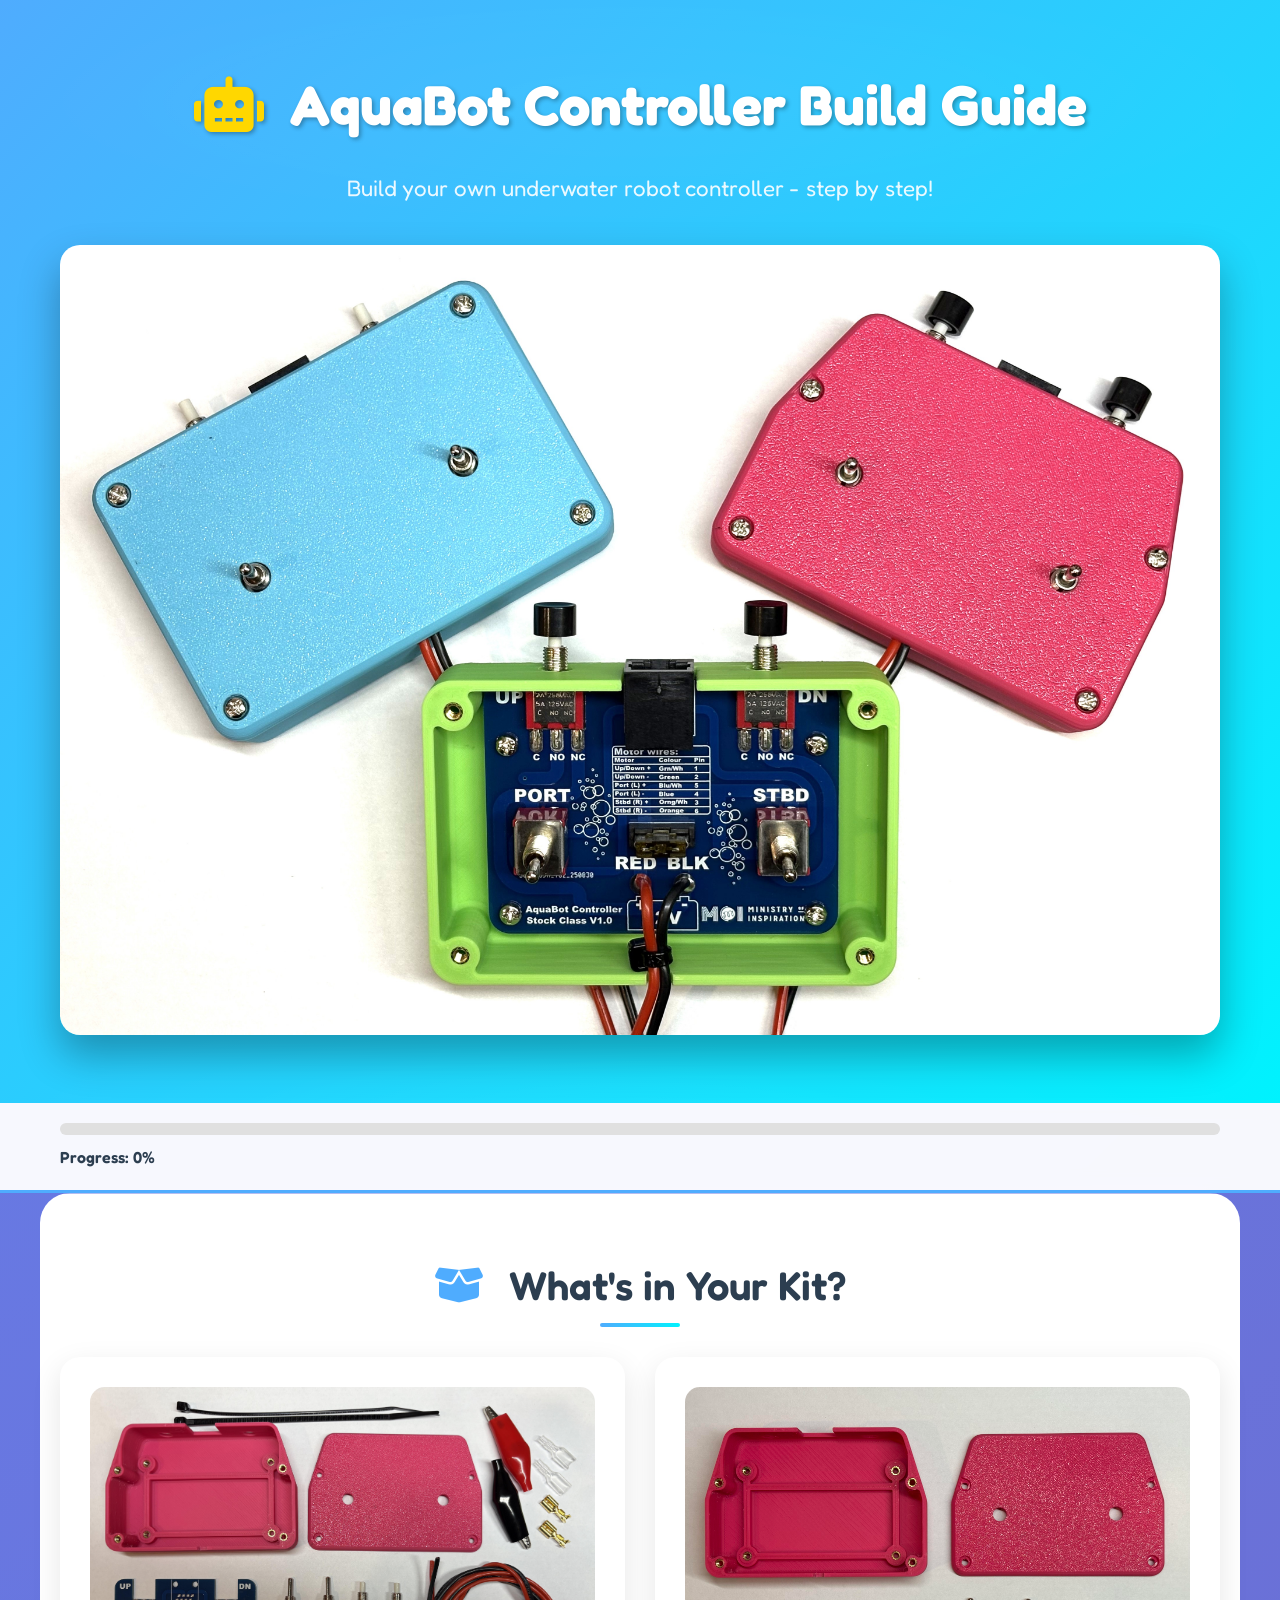
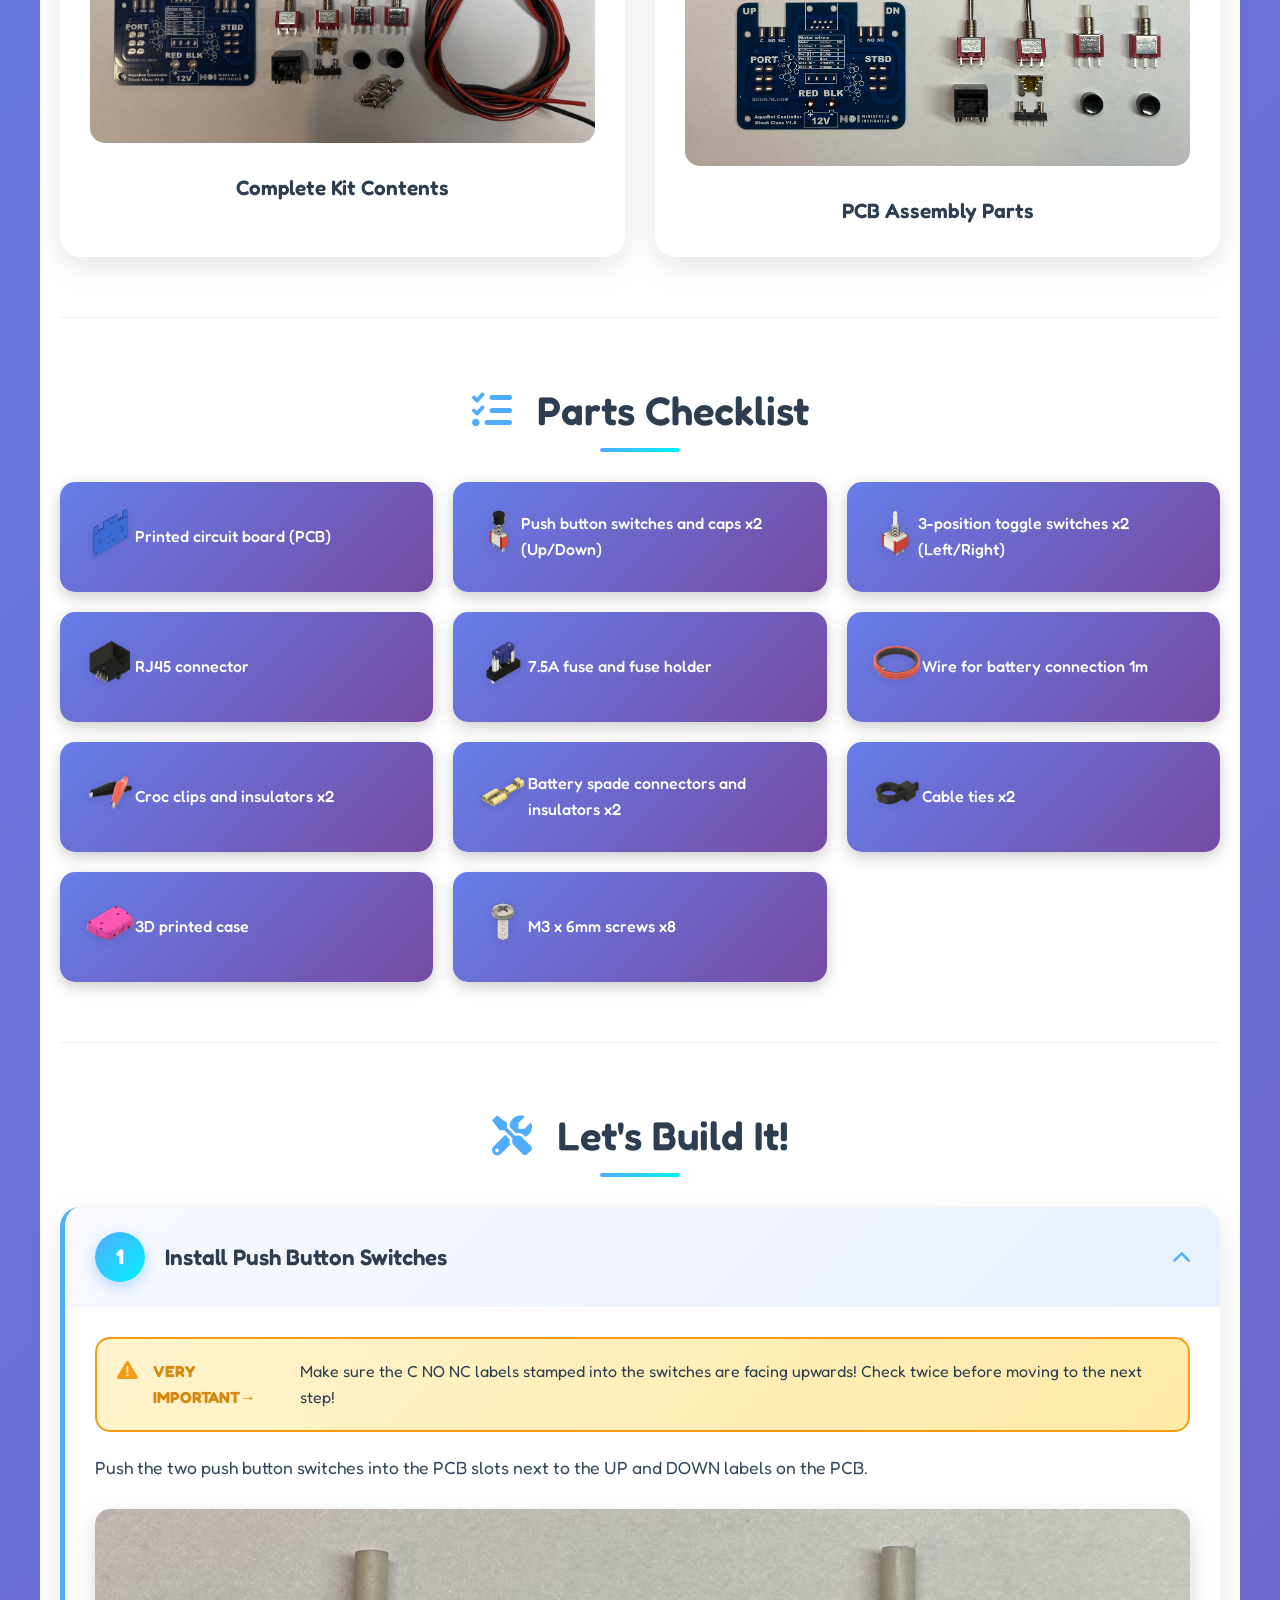
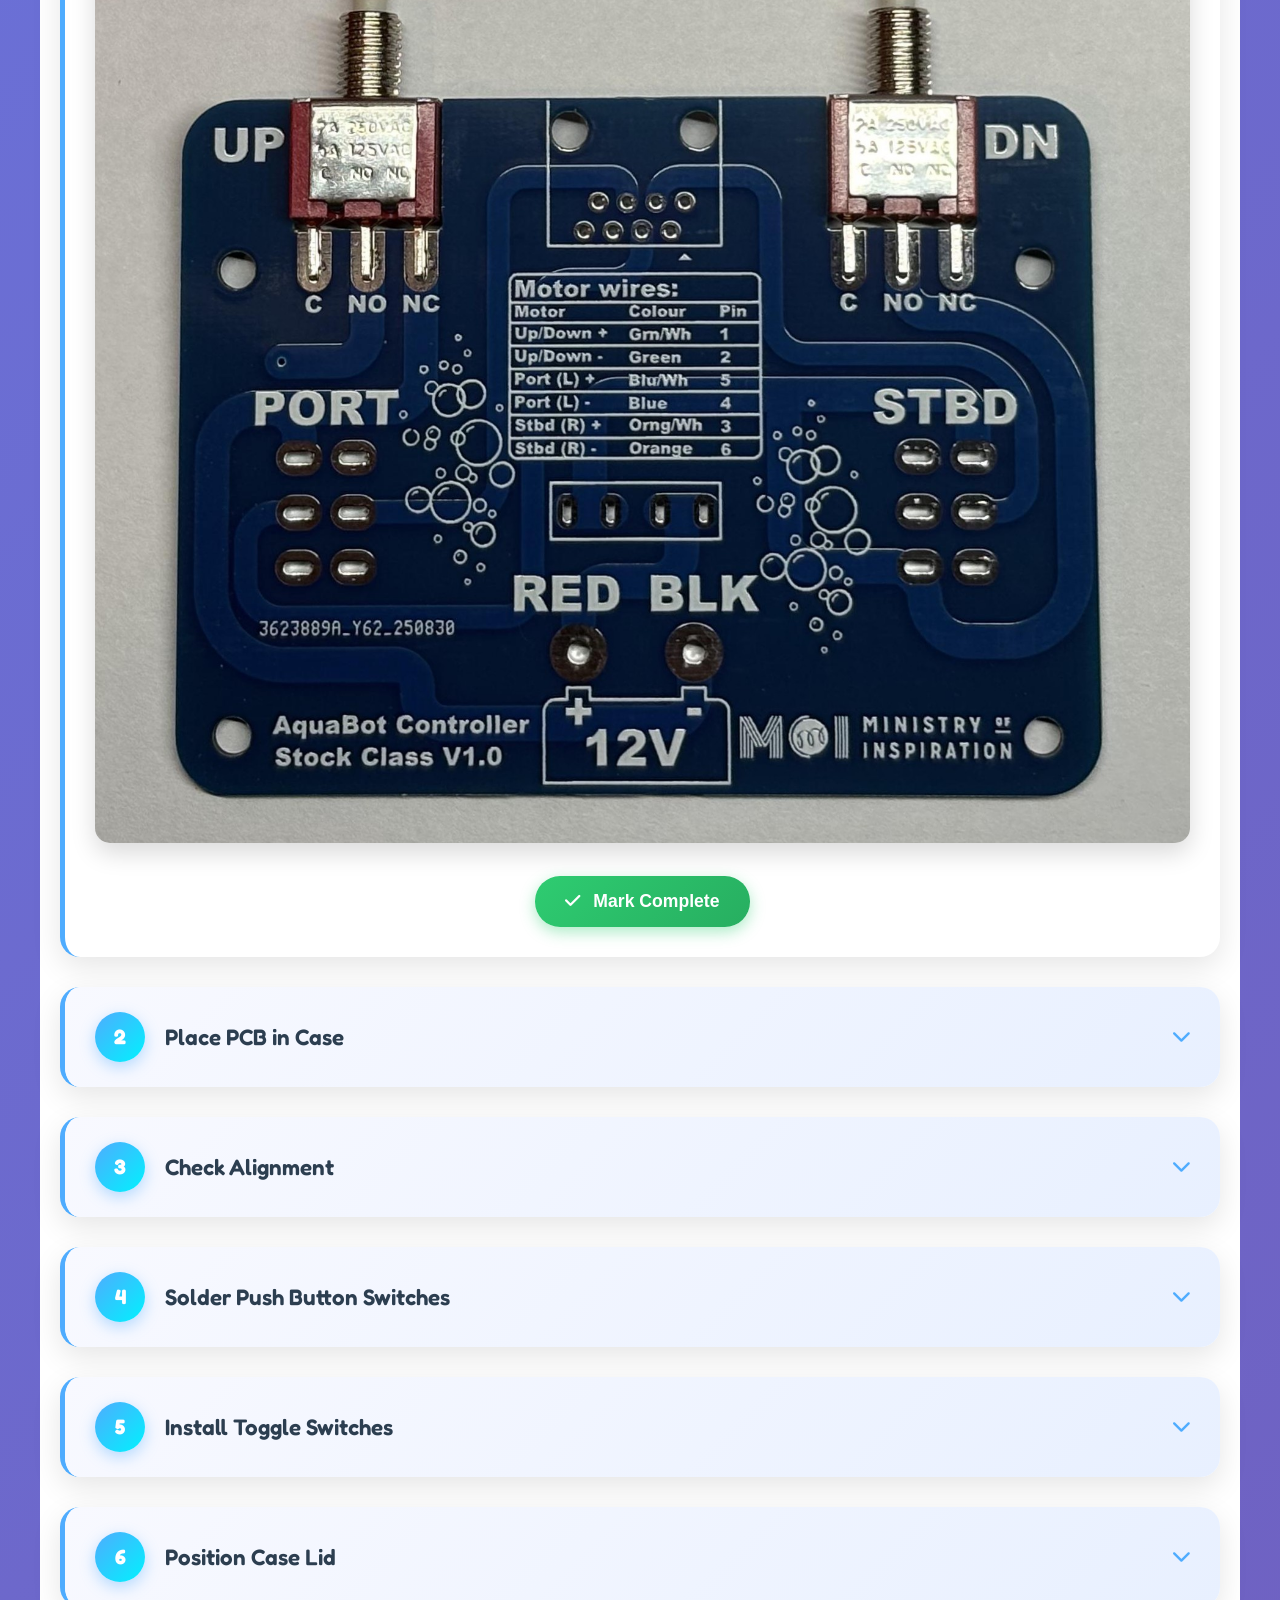
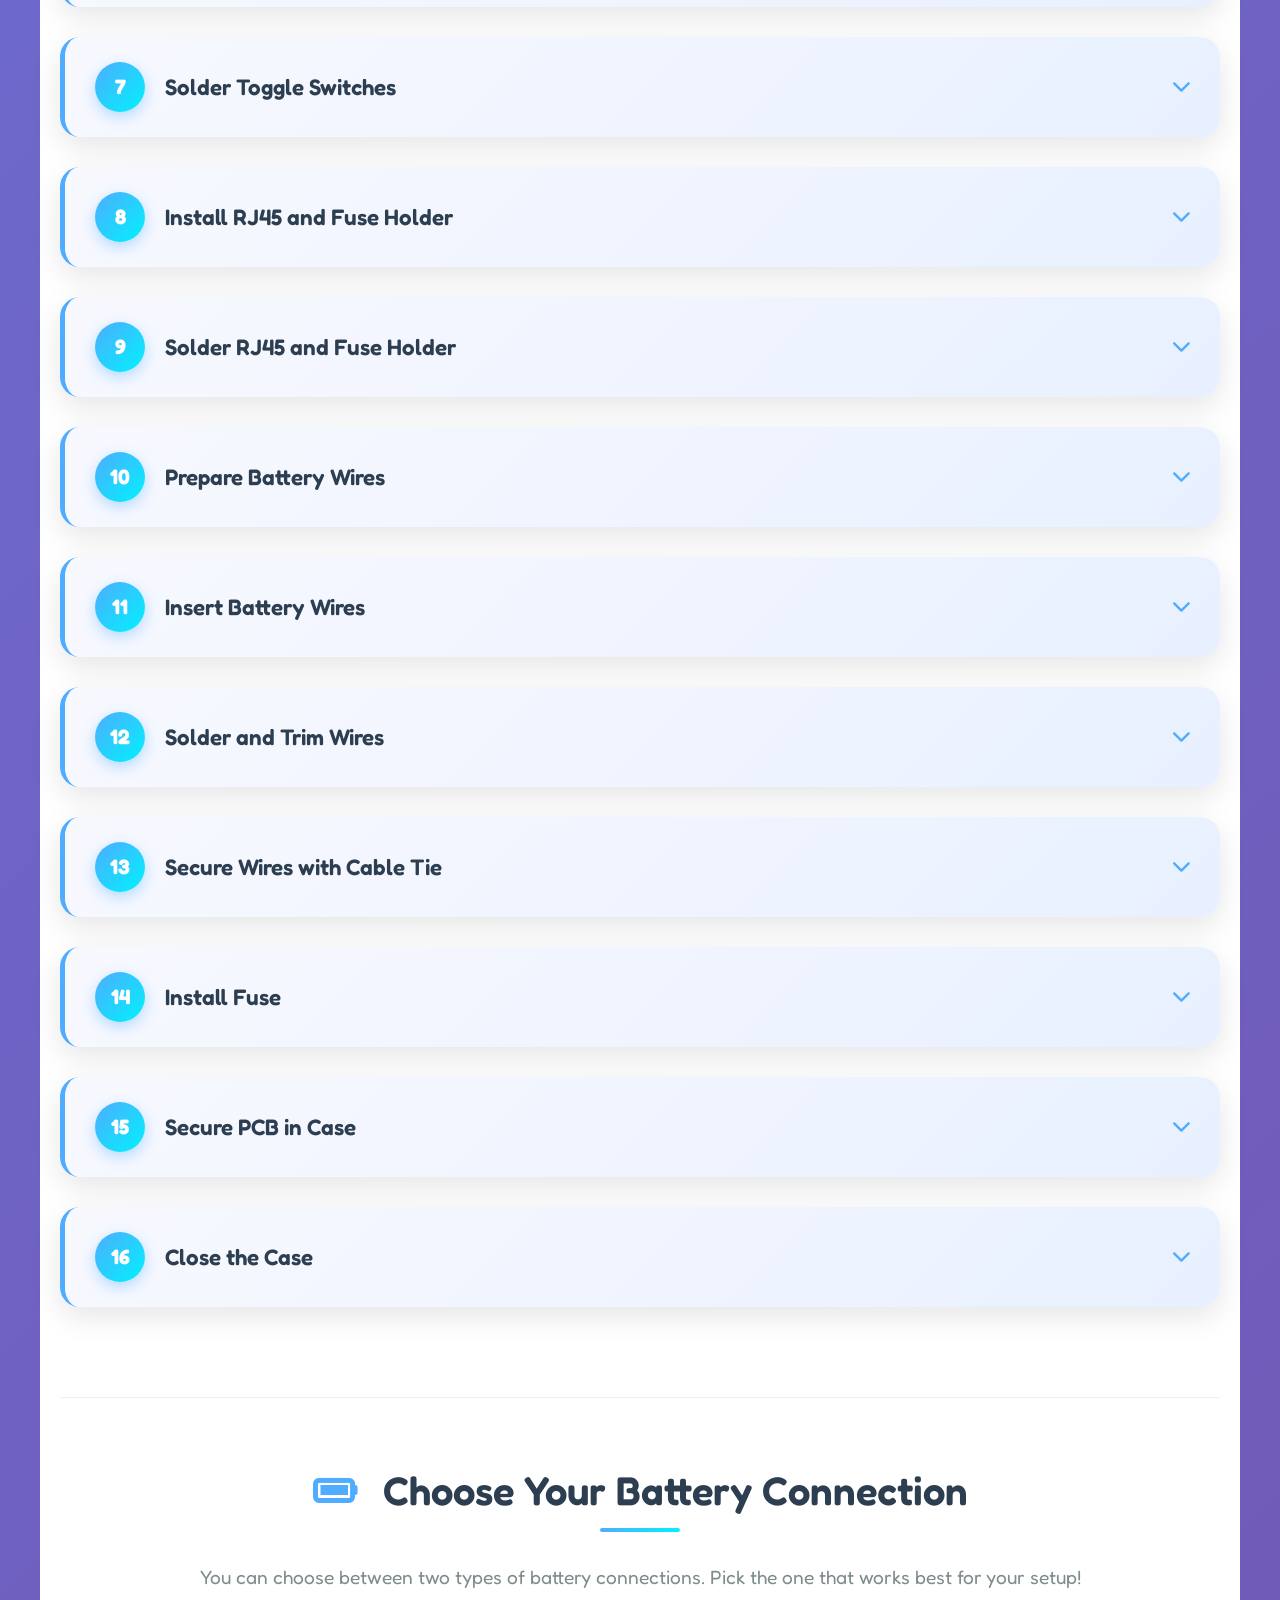
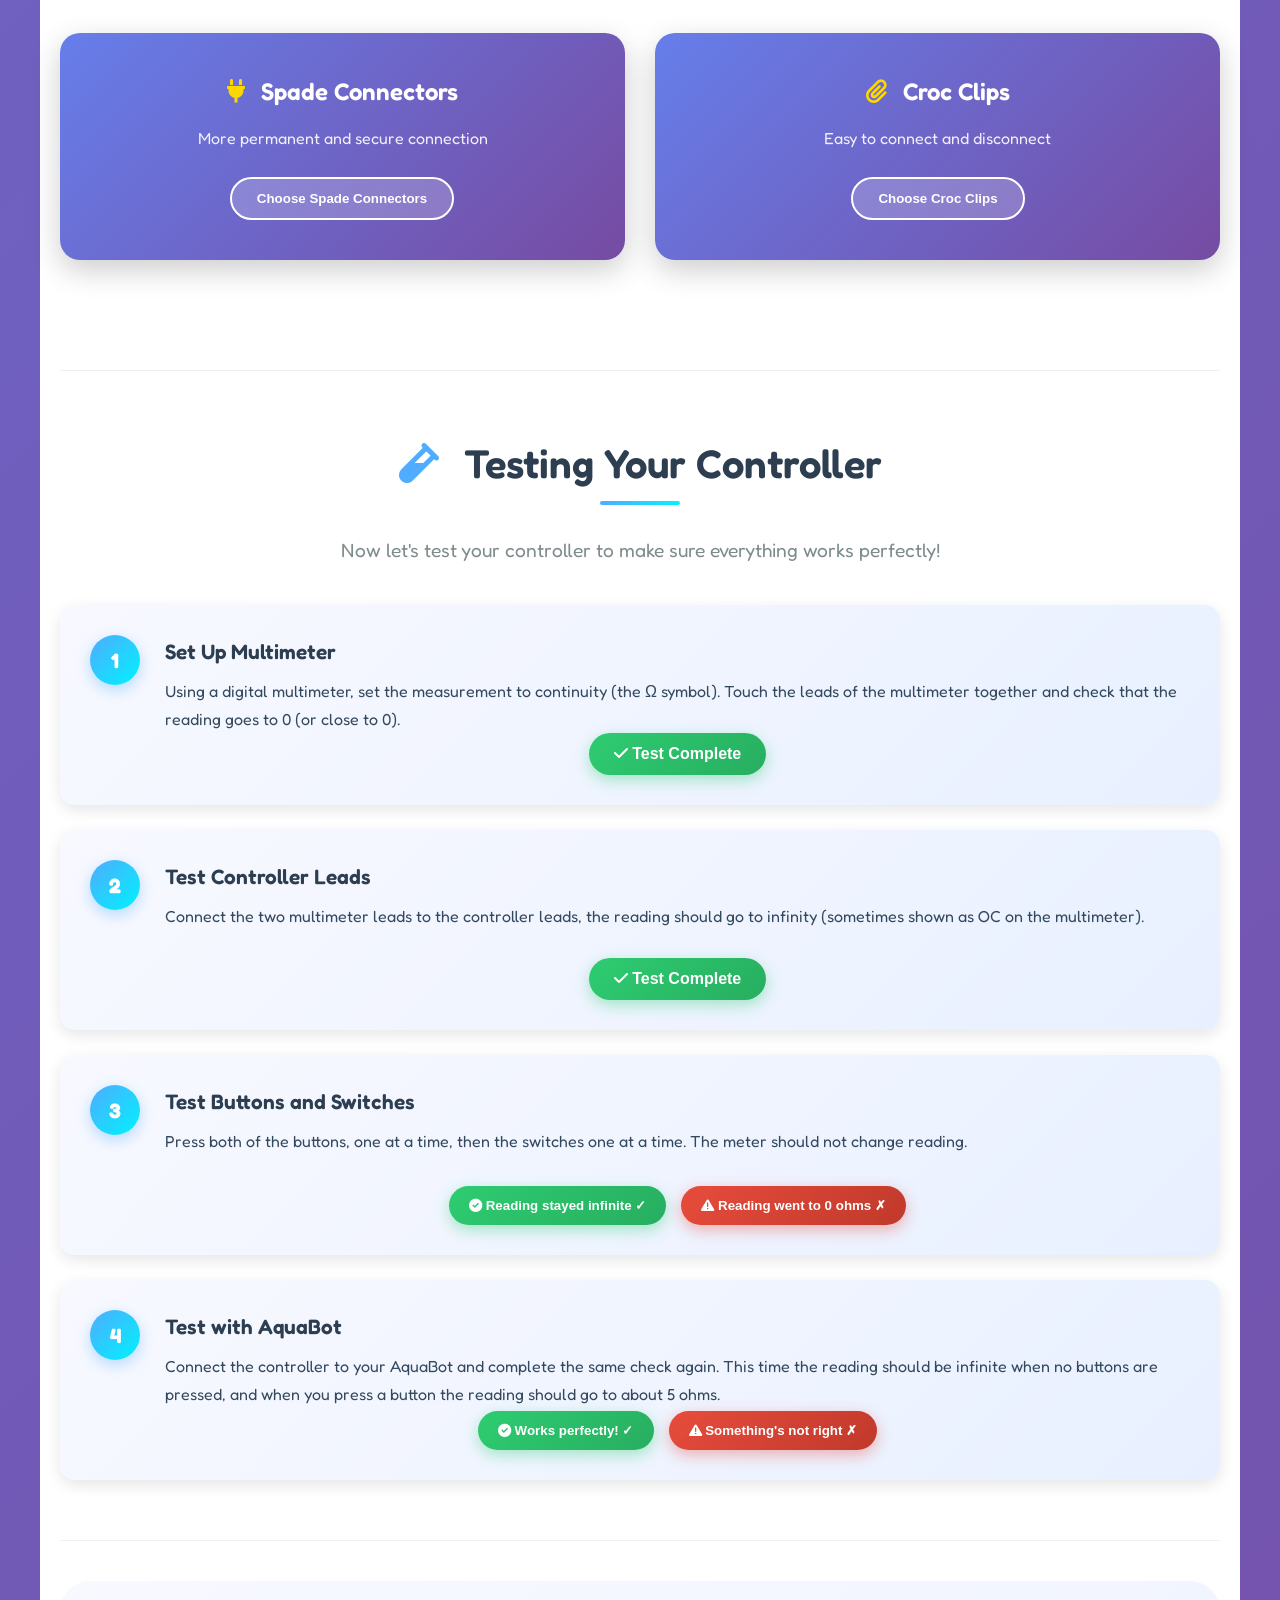
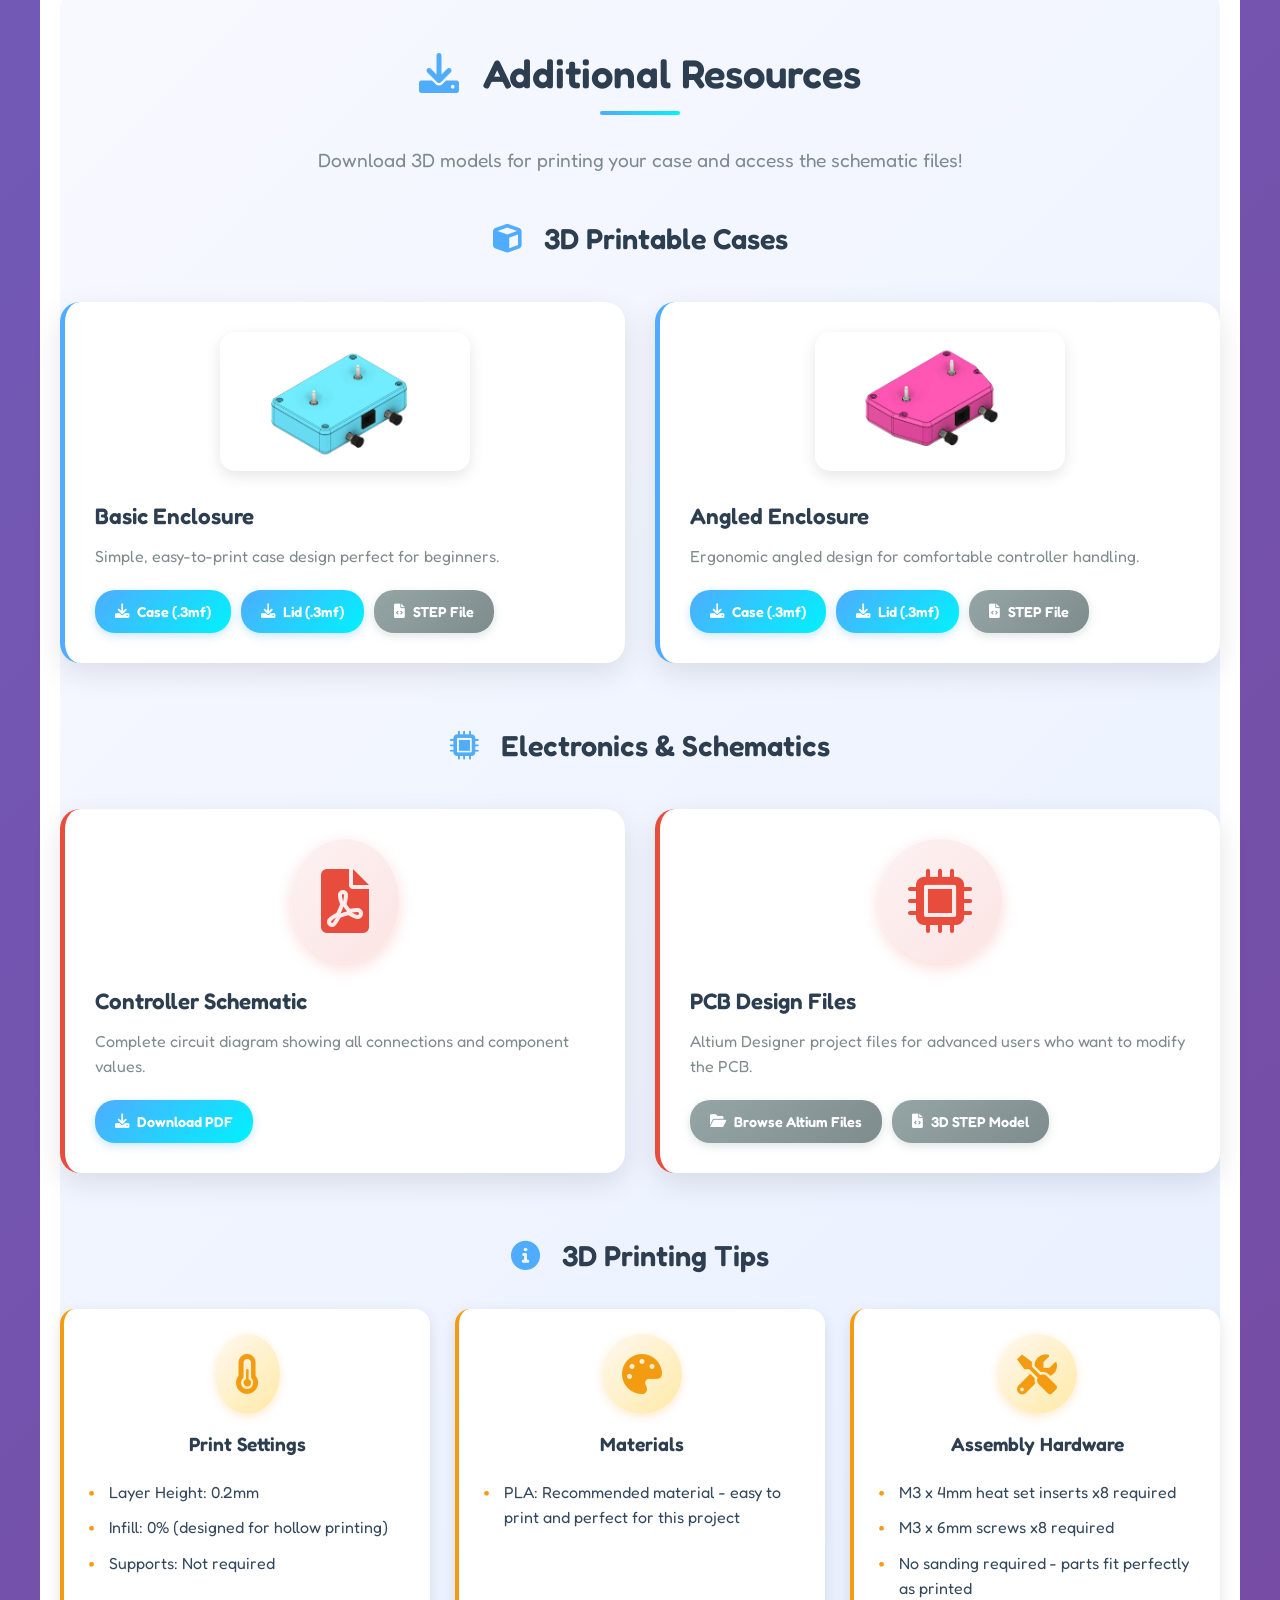
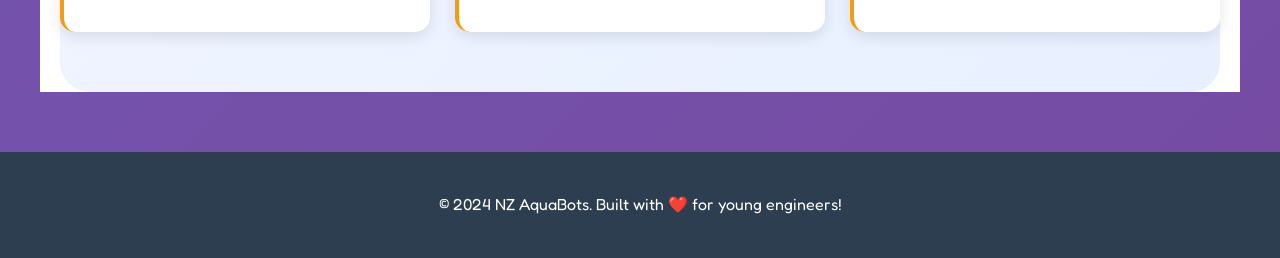
==== index.html @ 4cde5cf7 "More typo corrections" ====
<!DOCTYPE html>
<html lang="en">
<head>
    <meta charset="UTF-8">
    <meta name="viewport" content="width=device-width, initial-scale=1.0">
    <title>AquaBot Controller Build Guide - NZ AquaBots</title>
    <link rel="stylesheet" href="styles.css">
    <link href="https://fonts.googleapis.com/css2?family=Fredoka:wght@300;400;500;600;700&display=swap" rel="stylesheet">
    <link rel="stylesheet" href="https://cdnjs.cloudflare.com/ajax/libs/font-awesome/6.0.0/css/all.min.css">
</head>
<body>
    <header class="hero-section">
        <div class="container">
            <h1 class="main-title">
                <i class="fas fa-robot"></i>
                AquaBot Controller Build Guide
            </h1>
            <p class="subtitle">Build your own underwater robot controller - step by step!</p>
            <div class="hero-image">
                <img src="images/Controllers.jpeg" alt="Completed AquaBot Controllers" class="hero-img">
            </div>
        </div>
    </header>

    <nav class="progress-nav" id="progressNav">
        <div class="container">
            <div class="progress-bar">
                <div class="progress-fill" id="progressFill"></div>
            </div>
            <div class="progress-controls">
                <p class="progress-text">Progress: <span id="progressPercent">0%</span></p>
                <button class="btn-start-again" id="startAgainBtn" onclick="startAgain()" style="display: none;">
                    <i class="fas fa-refresh"></i>
                    Start Again
                </button>
            </div>
        </div>
    </nav>

    <main class="container">
        <!-- Kit Overview Section -->
        <section class="section kit-overview">
            <h2 class="section-title">
                <i class="fas fa-box-open"></i>
                What's in Your Kit?
            </h2>
            <div class="kit-images">
                <div class="kit-image-card">
                    <img src="images/Kit parts.jpeg" alt="Complete kit contents" class="kit-img">
                    <h3>Complete Kit Contents</h3>
                </div>
                <div class="kit-image-card">
                    <img src="images/PCB parts.jpeg" alt="PCB assembly parts" class="kit-img">
                    <h3>PCB Assembly Parts</h3>
                </div>
            </div>
        </section>

        <!-- Parts List Section -->
        <section class="section parts-list">
            <h2 class="section-title">
                <i class="fas fa-list-check"></i>
                Parts Checklist
            </h2>
            <div class="parts-grid">
                <div class="part-item">
                    <img src="images/icons/PCB.png" alt="PCB" class="part-icon">
                    <span>Printed circuit board (PCB)</span>
                </div>
                <div class="part-item">
                    <img src="images/icons/pushBtn.png" alt="Push Button" class="part-icon">
                    <span>Push button switches and caps x2 (Up/Down)</span>
                </div>
                <div class="part-item">
                    <img src="images/icons/switch.png" alt="Toggle Switch" class="part-icon">
                    <span>3-position toggle switches x2 (Left/Right)</span>
                </div>
                <div class="part-item">
                    <img src="images/icons/RJ45.png" alt="RJ45 Connector" class="part-icon">
                    <span>RJ45 connector</span>
                </div>
                <div class="part-item">
                    <img src="images/icons/fuse.png" alt="Fuse" class="part-icon">
                    <span>7.5A fuse and fuse holder</span>
                </div>
                <div class="part-item">
                    <img src="images/icons/wire.png" alt="Wire" class="part-icon">
                    <span>Wire for battery connection 1m</span>
                </div>
                <div class="part-item">
                    <img src="images/icons/crocClips.png" alt="Crocodile Clips" class="part-icon">
                    <span>Croc clips and insulators x2</span>
                </div>
                <div class="part-item">
                    <img src="images/icons/spadeTerm.png" alt="Spade Terminals" class="part-icon">
                    <span>Battery spade connectors and insulators x2</span>
                </div>
                <div class="part-item">
                    <img src="images/icons/cableTie.png" alt="Cable Tie" class="part-icon">
                    <span>Cable ties x2</span>
                </div>
                <div class="part-item">
                    <img src="images/icons/case.png" alt="3D Printed Case" class="part-icon">
                    <span>3D printed case</span>
                </div>
                <div class="part-item">
                    <img src="images/icons/screw.png" alt="Screw" class="part-icon">
                    <span>M3 x 6mm screws x8</span>
                </div>
            </div>
        </section>

        <!-- Build Steps Section -->
        <section class="section build-steps">
            <h2 class="section-title">
                <i class="fas fa-tools"></i>
                Let's Build It!
            </h2>
            
            <!-- Step 1 -->
            <div class="step-card" data-step="1">
                <div class="step-header">
                    <div class="step-number">1</div>
                    <h3>Install Push Button Switches</h3>
                    <div class="step-toggle">
                        <i class="fas fa-chevron-down"></i>
                    </div>
                </div>
                <div class="step-content">
                    <div class="step-text">
                        <div class="warning-box">
                            <i class="fas fa-exclamation-triangle"></i>
                            <strong>VERY IMPORTANT→</strong> Make sure the C NO NC labels stamped into the switches are facing upwards! Check twice before moving to the next step!
                        </div>
                        <p>Push the two push button switches into the PCB slots next to the UP and DOWN labels on the PCB.</p>
                    </div>
                    <div class="step-image">
                        <img src="images/1.jpeg" alt="Step 1: Installing push button switches" class="step-img">
                    </div>
                    <div class="step-actions">
                        <button class="btn-complete" onclick="completeStep(1)">
                            <i class="fas fa-check"></i>
                            Mark Complete
                        </button>
                    </div>
                </div>
            </div>

            <!-- Step 2 -->
            <div class="step-card" data-step="2">
                <div class="step-header">
                    <div class="step-number">2</div>
                    <h3>Place PCB in Case</h3>
                    <div class="step-toggle">
                        <i class="fas fa-chevron-down"></i>
                    </div>
                </div>
                <div class="step-content">
                    <div class="step-text">
                        <p>Gently place the PCB into the 3D printed case, with the push buttons sliding through the front holes in the case.</p>
                    </div>
                    <div class="step-image">
                        <img src="images/2.jpeg" alt="Step 2: Placing PCB in case" class="step-img">
                    </div>
                    <div class="step-actions">
                        <button class="btn-complete" onclick="completeStep(2)">
                            <i class="fas fa-check"></i>
                            Mark Complete
                        </button>
                    </div>
                </div>
            </div>

            <!-- Step 3 -->
            <div class="step-card" data-step="3">
                <div class="step-header">
                    <div class="step-number">3</div>
                    <h3>Check Alignment</h3>
                    <div class="step-toggle">
                        <i class="fas fa-chevron-down"></i>
                    </div>
                </div>
                <div class="step-content">
                    <div class="step-text">
                        <p>Check that everything lines up correctly and the buttons are straight. You may want to put some screws in to hold the PCB in place.</p>
                    </div>
                    <div class="step-image">
                        <img src="images/3.jpeg" alt="Step 3: Checking alignment" class="step-img">
                    </div>
                    <div class="step-actions">
                        <button class="btn-complete" onclick="completeStep(3)">
                            <i class="fas fa-check"></i>
                            Mark Complete
                        </button>
                    </div>
                </div>
            </div>

            <!-- Step 4 -->
            <div class="step-card" data-step="4">
                <div class="step-header">
                    <div class="step-number">4</div>
                    <h3>Solder Push Button Switches</h3>
                    <div class="step-toggle">
                        <i class="fas fa-chevron-down"></i>
                    </div>
                </div>
                <div class="step-content">
                    <div class="step-text">
                        <div class="warning-box">
                            <i class="fas fa-exclamation-triangle"></i>
                            <strong>Double Check→</strong> Make sure the C NO NC labels are facing upwards one more time!
                        </div>
                        <p>Solder the switches in place. Remove the PCB from the case when you have finished.</p>
                    </div>
                    <div class="step-images">
                        <img src="images/4A.jpeg" alt="Step 4A: Soldering preparation" class="step-img">
                        <img src="images/4B.jpeg" alt="Step 4B: Soldering process" class="step-img">
                        <img src="images/4C.jpeg" alt="Step 4C: Completed soldering" class="step-img">
                    </div>
                    <div class="step-actions">
                        <button class="btn-complete" onclick="completeStep(4)">
                            <i class="fas fa-check"></i>
                            Mark Complete
                        </button>
                    </div>
                </div>
            </div>

            <!-- Step 5 -->
            <div class="step-card" data-step="5">
                <div class="step-header">
                    <div class="step-number">5</div>
                    <h3>Install Toggle Switches</h3>
                    <div class="step-toggle">
                        <i class="fas fa-chevron-down"></i>
                    </div>
                </div>
                <div class="step-content">
                    <div class="step-text">
                        <p>Place the two 3-position toggle switches into the PCB slots next to the PORT and STBD labels on the PCB. It doesn't matter which way around they go for the toggle switches.</p>
                    </div>
                    <div class="step-image">
                        <img src="images/5.jpeg" alt="Step 5: Installing toggle switches" class="step-img">
                    </div>
                    <div class="step-actions">
                        <button class="btn-complete" onclick="completeStep(5)">
                            <i class="fas fa-check"></i>
                            Mark Complete
                        </button>
                    </div>
                </div>
            </div>

            <!-- Step 6 -->
            <div class="step-card" data-step="6">
                <div class="step-header">
                    <div class="step-number">6</div>
                    <h3>Position Case Lid</h3>
                    <div class="step-toggle">
                        <i class="fas fa-chevron-down"></i>
                    </div>
                </div>
                <div class="step-content">
                    <div class="step-text">
                        <p>Place the case lid on top of the two toggle switches to hold them in the right place, then flip the PCB and lid over and place it on top of the case with the lid facing down.</p>
                    </div>
                    <div class="step-image">
                        <img src="images/6.jpeg" alt="Step 6: Positioning case lid" class="step-img">
                    </div>
                    <div class="step-actions">
                        <button class="btn-complete" onclick="completeStep(6)">
                            <i class="fas fa-check"></i>
                            Mark Complete
                        </button>
                    </div>
                </div>
            </div>

            <!-- Step 7 -->
            <div class="step-card" data-step="7">
                <div class="step-header">
                    <div class="step-number">7</div>
                    <h3>Solder Toggle Switches</h3>
                    <div class="step-toggle">
                        <i class="fas fa-chevron-down"></i>
                    </div>
                </div>
                <div class="step-content">
                    <div class="step-text">
                        <p>Holding the PCB flat (you might want a friend to help you), solder in the toggle switches. Sometimes it helps to just solder one leg of the switch and then lift the board up to check that it is straight.</p>
                    </div>
                    <div class="step-image">
                        <img src="images/7.jpeg" alt="Step 7: Soldering toggle switches" class="step-img">
                    </div>
                    <div class="step-actions">
                        <button class="btn-complete" onclick="completeStep(7)">
                            <i class="fas fa-check"></i>
                            Mark Complete
                        </button>
                    </div>
                </div>
            </div>

            <!-- Step 8 -->
            <div class="step-card" data-step="8">
                <div class="step-header">
                    <div class="step-number">8</div>
                    <h3>Install RJ45 and Fuse Holder</h3>
                    <div class="step-toggle">
                        <i class="fas fa-chevron-down"></i>
                    </div>
                </div>
                <div class="step-content">
                    <div class="step-text">
                        <p>Snap in the RJ45 connector and the fuse holder, they should stay in place by themselves.</p>
                    </div>
                    <div class="step-image">
                        <img src="images/8.jpeg" alt="Step 8: Installing RJ45 and fuse holder" class="step-img">
                    </div>
                    <div class="step-actions">
                        <button class="btn-complete" onclick="completeStep(8)">
                            <i class="fas fa-check"></i>
                            Mark Complete
                        </button>
                    </div>
                </div>
            </div>

            <!-- Step 9 -->
            <div class="step-card" data-step="9">
                <div class="step-header">
                    <div class="step-number">9</div>
                    <h3>Solder RJ45 and Fuse Holder</h3>
                    <div class="step-toggle">
                        <i class="fas fa-chevron-down"></i>
                    </div>
                </div>
                <div class="step-content">
                    <div class="step-text">
                        <p>Flip the board over and solder in the RJ45 connector and the fuse holder.</p>
                    </div>
                    <div class="step-image">
                        <img src="images/9.jpeg" alt="Step 9: Soldering RJ45 and fuse holder" class="step-img">
                    </div>
                    <div class="step-actions">
                        <button class="btn-complete" onclick="completeStep(9)">
                            <i class="fas fa-check"></i>
                            Mark Complete
                        </button>
                    </div>
                </div>
            </div>

            <!-- Step 10 -->
            <div class="step-card" data-step="10">
                <div class="step-header">
                    <div class="step-number">10</div>
                    <h3>Prepare Battery Wires</h3>
                    <div class="step-toggle">
                        <i class="fas fa-chevron-down"></i>
                    </div>
                </div>
                <div class="step-content">
                    <div class="step-text">
                        <p>Strip about 5mm of insulation from the ends of the wire for the battery connection, twist the ends of the wire if you need to get all of the wire strands straight. Carefully push the wires into the PCB holes.</p>
                    </div>
                    <div class="step-image">
                        <img src="images/10.jpeg" alt="Step 10: Preparing battery wires" class="step-img">
                    </div>
                    <div class="step-actions">
                        <button class="btn-complete" onclick="completeStep(10)">
                            <i class="fas fa-check"></i>
                            Mark Complete
                        </button>
                    </div>
                </div>
            </div>

            <!-- Step 11 -->
            <div class="step-card" data-step="11">
                <div class="step-header">
                    <div class="step-number">11</div>
                    <h3>Insert Battery Wires</h3>
                    <div class="step-toggle">
                        <i class="fas fa-chevron-down"></i>
                    </div>
                </div>
                <div class="step-content">
                    <div class="step-text">
                        <p>Carefully flip the PCB over, holding the wires in place, you may want to put them in one at a time if they keep slipping out.</p>
                    </div>
                    <div class="step-image">
                        <img src="images/11.jpeg" alt="Step 11: Inserting battery wires" class="step-img">
                    </div>
                    <div class="step-actions">
                        <button class="btn-complete" onclick="completeStep(11)">
                            <i class="fas fa-check"></i>
                            Mark Complete
                        </button>
                    </div>
                </div>
            </div>

            <!-- Step 12 -->
            <div class="step-card" data-step="12">
                <div class="step-header">
                    <div class="step-number">12</div>
                    <h3>Solder and Trim Wires</h3>
                    <div class="step-toggle">
                        <i class="fas fa-chevron-down"></i>
                    </div>
                </div>
                <div class="step-content">
                    <div class="step-text">
                        <p>Solder the wires in place and trim the ends back if they are sticking out a long way.</p>
                    </div>
                    <div class="step-images">
                        <img src="images/12A.jpeg" alt="Step 12A: Soldering wires" class="step-img">
                        <img src="images/12B.jpeg" alt="Step 12B: Trimming wire ends" class="step-img">
                    </div>
                    <div class="step-actions">
                        <button class="btn-complete" onclick="completeStep(12)">
                            <i class="fas fa-check"></i>
                            Mark Complete
                        </button>
                    </div>
                </div>
            </div>

            <!-- Step 13 -->
            <div class="step-card" data-step="13">
                <div class="step-header">
                    <div class="step-number">13</div>
                    <h3>Secure Wires with Cable Tie</h3>
                    <div class="step-toggle">
                        <i class="fas fa-chevron-down"></i>
                    </div>
                </div>
                <div class="step-content">
                    <div class="step-text">
                        <p>Zip up a cable tie around the wires about 25mm from where they are soldered into the PCB. This will stop the wires from pulling against the soldered joint so that they don't break off while you are winning the competition!</p>
                    </div>
                    <div class="step-image">
                        <img src="images/13.jpeg" alt="Step 13: Securing wires with cable tie" class="step-img">
                    </div>
                    <div class="step-actions">
                        <button class="btn-complete" onclick="completeStep(13)">
                            <i class="fas fa-check"></i>
                            Mark Complete
                        </button>
                    </div>
                </div>
            </div>

            <!-- Step 14 -->
            <div class="step-card" data-step="14">
                <div class="step-header">
                    <div class="step-number">14</div>
                    <h3>Install Fuse</h3>
                    <div class="step-toggle">
                        <i class="fas fa-chevron-down"></i>
                    </div>
                </div>
                <div class="step-content">
                    <div class="step-text">
                        <p>Push the fuse into place in the fuse holder.</p>
                    </div>
                    <div class="step-image">
                        <img src="images/14.jpeg" alt="Step 14: Installing fuse" class="step-img">
                    </div>
                    <div class="step-actions">
                        <button class="btn-complete" onclick="completeStep(14)">
                            <i class="fas fa-check"></i>
                            Mark Complete
                        </button>
                    </div>
                </div>
            </div>

            <!-- Step 15 -->
            <div class="step-card" data-step="15">
                <div class="step-header">
                    <div class="step-number">15</div>
                    <h3>Secure PCB in Case</h3>
                    <div class="step-toggle">
                        <i class="fas fa-chevron-down"></i>
                    </div>
                </div>
                <div class="step-content">
                    <div class="step-text">
                        <p>Place the PCB back into the 3D printed case, and secure it with 4 screws.</p>
                    </div>
                    <div class="step-image">
                        <img src="images/15.jpeg" alt="Step 15: Securing PCB in case" class="step-img">
                    </div>
                    <div class="step-actions">
                        <button class="btn-complete" onclick="completeStep(15)">
                            <i class="fas fa-check"></i>
                            Mark Complete
                        </button>
                    </div>
                </div>
            </div>

            <!-- Step 16 -->
            <div class="step-card" data-step="16">
                <div class="step-header">
                    <div class="step-number">16</div>
                    <h3>Close the Case</h3>
                    <div class="step-toggle">
                        <i class="fas fa-chevron-down"></i>
                    </div>
                </div>
                <div class="step-content">
                    <div class="step-text">
                        <p>Make sure the wires are sitting over the slot in the top of the case, put the lid on and secure it with 4 screws.</p>
                    </div>
                    <div class="step-image">
                        <img src="images/16.jpeg" alt="Step 16: Closing the case" class="step-img">
                    </div>
                    <div class="step-actions">
                        <button class="btn-complete" onclick="completeStep(16)">
                            <i class="fas fa-check"></i>
                            Mark Complete
                        </button>
                    </div>
                </div>
            </div>
        </section>

        <!-- Battery Connection Options -->
        <section class="section connection-options">
            <h2 class="section-title">
                <i class="fas fa-battery-full"></i>
                Choose Your Battery Connection
            </h2>
            <p class="section-description">You can choose between two types of battery connections. Pick the one that works best for your setup!</p>
            
            <div class="connection-choice">
                <div class="choice-cards">
                    <div class="choice-card">
                        <h3><i class="fas fa-plug"></i> Spade Connectors</h3>
                        <p>More permanent and secure connection</p>
                        <button class="choice-btn" onclick="showSteps('spade')">Choose Spade Connectors</button>
                    </div>
                    <div class="choice-card">
                        <h3><i class="fas fa-paperclip"></i> Croc Clips</h3>
                        <p>Easy to connect and disconnect</p>
                        <button class="choice-btn" onclick="showSteps('croc')">Choose Croc Clips</button>
                    </div>
                </div>
            </div>

            <!-- Spade Connector Steps -->
            <div id="spade-steps" class="connection-steps" style="display: none;">
                <h3 class="connection-title">Spade Connector Steps</h3>
                
                <!-- Step 17 -->
                <div class="step-card" data-step="17">
                    <div class="step-header">
                        <div class="step-number">17</div>
                        <h3>Tin Spade Connector</h3>
                        <div class="step-toggle">
                            <i class="fas fa-chevron-down"></i>
                        </div>
                    </div>
                    <div class="step-content">
                        <div class="step-text">
                            <p>Using a clip to hold a spade terminal connector, tin the wire connection by heating it up with the soldering iron and adding solder.</p>
                        </div>
                        <div class="step-image">
                            <img src="images/17.jpeg" alt="Step 17: Tinning spade connector" class="step-img">
                        </div>
                        <div class="step-actions">
                            <button class="btn-complete" onclick="completeStep(17)">
                                <i class="fas fa-check"></i>
                                Mark Complete
                            </button>
                        </div>
                    </div>
                </div>

                <!-- Step 18 -->
                <div class="step-card" data-step="18">
                    <div class="step-header">
                        <div class="step-number">18</div>
                        <h3>Prepare and Tin Wire</h3>
                        <div class="step-toggle">
                            <i class="fas fa-chevron-down"></i>
                        </div>
                    </div>
                    <div class="step-content">
                        <div class="step-text">
                            <p>Strip about 5mm of insulation from the ends of the wire for the battery connection and tin the end of the wire with a little solder.</p>
                        </div>
                        <div class="step-image">
                            <img src="images/18.jpeg" alt="Step 18: Preparing and tinning wire" class="step-img">
                        </div>
                        <div class="step-actions">
                            <button class="btn-complete" onclick="completeStep(18)">
                                <i class="fas fa-check"></i>
                                Mark Complete
                            </button>
                        </div>
                    </div>
                </div>

                <!-- Step 19 -->
                <div class="step-card" data-step="19">
                    <div class="step-header">
                        <div class="step-number">19</div>
                        <h3>Solder Wire to Spade Connector</h3>
                        <div class="step-toggle">
                            <i class="fas fa-chevron-down"></i>
                        </div>
                    </div>
                    <div class="step-content">
                        <div class="step-text">
                            <p>Slide the insulated sleeve onto the wire first, then solder the wire to the spade terminal connector by heating up the solder again and holding the wire in place until all of the solder is melted. Remove the heat and hold the wire in place for at least 5 seconds, or until the solder has solidified.</p>
                        </div>
                        <div class="step-image">
                            <img src="images/19.jpeg" alt="Step 19: Soldering wire to spade connector" class="step-img">
                        </div>
                        <div class="step-actions">
                            <button class="btn-complete" onclick="completeStep(19)">
                                <i class="fas fa-check"></i>
                                Mark Complete
                            </button>
                        </div>
                    </div>
                </div>

                <!-- Step 20 -->
                <div class="step-card" data-step="20">
                    <div class="step-header">
                        <div class="step-number">20</div>
                        <h3>Crimp Wire Tabs</h3>
                        <div class="step-toggle">
                            <i class="fas fa-chevron-down"></i>
                        </div>
                    </div>
                    <div class="step-content">
                        <div class="step-text">
                            <p>Using a pair of needle-nose pliers, bend the wire crimp tabs on the spade terminal down so they squish the wire insulation a little bit.</p>
                        </div>
                        <div class="step-images">
                            <img src="images/20A.jpeg" alt="Step 20A: Crimping wire tabs" class="step-img">
                            <img src="images/20B.jpeg" alt="Step 20B: Completed crimp" class="step-img">
                        </div>
                        <div class="step-actions">
                            <button class="btn-complete" onclick="completeStep(20)">
                                <i class="fas fa-check"></i>
                                Mark Complete
                            </button>
                        </div>
                    </div>
                </div>

                <!-- Step 21 -->
                <div class="step-card" data-step="21">
                    <div class="step-header">
                        <div class="step-number">21</div>
                        <h3>Install Insulated Sleeve</h3>
                        <div class="step-toggle">
                            <i class="fas fa-chevron-down"></i>
                        </div>
                    </div>
                    <div class="step-content">
                        <div class="step-text">
                            <p>Slide the insulated sleeve over the spade terminal connector and crimp tabs, then you can repeat steps 17-21 for the other wire.</p>
                        </div>
                        <div class="step-images">
                            <img src="images/21A.jpeg" alt="Step 21A: Installing insulated sleeve" class="step-img">
                            <img src="images/21B.jpeg" alt="Step 21B: Completed spade connectors" class="step-img">
                        </div>
                        <div class="step-actions">
                            <button class="btn-complete" onclick="completeStep(21)">
                                <i class="fas fa-check"></i>
                                Mark Complete
                            </button>
                        </div>
                    </div>
                </div>
            </div>

            <!-- Croc Clip Steps -->
            <div id="croc-steps" class="connection-steps" style="display: none;">
                <h3 class="connection-title">Croc Clip Steps</h3>
                
                <!-- Step 22 -->
                <div class="step-card" data-step="22">
                    <div class="step-header">
                        <div class="step-number">22</div>
                        <h3>Tin Croc Clip</h3>
                        <div class="step-toggle">
                            <i class="fas fa-chevron-down"></i>
                        </div>
                    </div>
                    <div class="step-content">
                        <div class="step-text">
                            <p>Using a clip to hold a croc clip, tin the wire connection by heating it up with the soldering iron and adding solder.</p>
                        </div>
                        <div class="step-image">
                            <img src="images/22.jpeg" alt="Step 22: Tinning croc clip" class="step-img">
                        </div>
                        <div class="step-actions">
                            <button class="btn-complete" onclick="completeStep(22)">
                                <i class="fas fa-check"></i>
                                Mark Complete
                            </button>
                        </div>
                    </div>
                </div>

                <!-- Step 23 -->
                <div class="step-card" data-step="23">
                    <div class="step-header">
                        <div class="step-number">23</div>
                        <h3>Prepare Wire for Croc Clip</h3>
                        <div class="step-toggle">
                            <i class="fas fa-chevron-down"></i>
                        </div>
                    </div>
                    <div class="step-content">
                        <div class="step-text">
                            <p>Strip about 5mm of insulation from the ends of the wire for the battery connection and tin the end of the wire with a little solder.</p>
                        </div>
                        <div class="step-image">
                            <img src="images/23.jpeg" alt="Step 23: Preparing wire for croc clip" class="step-img">
                        </div>
                        <div class="step-actions">
                            <button class="btn-complete" onclick="completeStep(23)">
                                <i class="fas fa-check"></i>
                                Mark Complete
                            </button>
                        </div>
                    </div>
                </div>

                <!-- Step 24 -->
                <div class="step-card" data-step="24">
                    <div class="step-header">
                        <div class="step-number">24</div>
                        <h3>Crimp Wire to Croc Clip</h3>
                        <div class="step-toggle">
                            <i class="fas fa-chevron-down"></i>
                        </div>
                    </div>
                    <div class="step-content">
                        <div class="step-text">
                            <p>Slide the insulated croc clip sleeve onto the wire first, then holding the wire in place squeeze the wire crimp tabs down so they squish the wire insulation a little bit.</p>
                        </div>
                        <div class="step-image">
                            <img src="images/24.jpeg" alt="Step 24: Crimping wire to croc clip" class="step-img">
                        </div>
                        <div class="step-actions">
                            <button class="btn-complete" onclick="completeStep(24)">
                                <i class="fas fa-check"></i>
                                Mark Complete
                            </button>
                        </div>
                    </div>
                </div>

                <!-- Step 25 -->
                <div class="step-card" data-step="25">
                    <div class="step-header">
                        <div class="step-number">25</div>
                        <h3>Solder Croc Clip Connection</h3>
                        <div class="step-toggle">
                            <i class="fas fa-chevron-down"></i>
                        </div>
                    </div>
                    <div class="step-content">
                        <div class="step-text">
                            <p>Solder the wire to the croc clip by heating up the solder again and holding the wire in place until all of the solder is melted.</p>
                        </div>
                        <div class="step-image">
                            <img src="images/25.jpeg" alt="Step 25: Soldering croc clip connection" class="step-img">
                        </div>
                        <div class="step-actions">
                            <button class="btn-complete" onclick="completeStep(25)">
                                <i class="fas fa-check"></i>
                                Mark Complete
                            </button>
                        </div>
                    </div>
                </div>

                <!-- Step 26 -->
                <div class="step-card" data-step="26">
                    <div class="step-header">
                        <div class="step-number">26</div>
                        <h3>Finish Croc Clip Assembly</h3>
                        <div class="step-toggle">
                            <i class="fas fa-chevron-down"></i>
                        </div>
                    </div>
                    <div class="step-content">
                        <div class="step-text">
                            <p>Slide the insulated croc clip sleeve over the wire crimp tabs, then you can repeat steps 22-26 for the other wire.</p>
                        </div>
                        <div class="step-image">
                            <img src="images/26.jpeg" alt="Step 26: Finishing croc clip assembly" class="step-img">
                        </div>
                        <div class="step-actions">
                            <button class="btn-complete" onclick="completeStep(26)">
                                <i class="fas fa-check"></i>
                                Mark Complete
                            </button>
                        </div>
                    </div>
                </div>
            </div>
        </section>

        <!-- Testing Section -->
        <section class="section testing-section" id="testing-section">
            <h2 class="section-title">
                <i class="fas fa-vial"></i>
                Testing Your Controller
            </h2>
            <p class="section-description">Now let's test your controller to make sure everything works perfectly!</p>
            
            <div class="testing-steps">
                <div class="test-step" data-test="1">
                    <div class="test-number">1</div>
                    <div class="test-content">
                        <h3>Set Up Multimeter</h3>
                        <p>Using a digital multimeter, set the measurement to continuity (the Ω symbol). Touch the leads of the multimeter together and check that the reading goes to 0 (or close to 0).</p>
                        <div class="test-actions">
                            <button class="btn-test-complete" onclick="completeTest(1)">
                                <i class="fas fa-check"></i>
                                Test Complete
                            </button>
                        </div>
                    </div>
                </div>
                <div class="test-step" data-test="2">
                    <div class="test-number">2</div>
                    <div class="test-content">
                        <h3>Test Controller Leads</h3>
                        <p>Connect the two multimeter leads to the controller leads, the reading should go to infinity (sometimes shown as OC on the multimeter).</p>
                        <div class="test-actions">
                            <button class="btn-test-complete" onclick="completeTest(2)">
                                <i class="fas fa-check"></i>
                                Test Complete
                            </button>
                        </div>
                    </div>
                </div>
                <div class="test-step" data-test="3">
                    <div class="test-number">3</div>
                    <div class="test-content">
                        <h3>Test Buttons and Switches</h3>
                        <p>Press both of the buttons, one at a time, then the switches one at a time. The meter should not change reading.</p>
                        <div class="test-result-options">
                            <button class="btn-test-pass" onclick="testResult(3, 'pass')">
                                <i class="fas fa-check-circle"></i>
                                Reading stayed infinite ✓
                            </button>
                            <button class="btn-test-fail" onclick="testResult(3, 'fail')">
                                <i class="fas fa-exclamation-triangle"></i>
                                Reading went to 0 ohms ✗
                            </button>
                        </div>
                    </div>
                </div>
                <div class="test-step" data-test="4">
                    <div class="test-number">4</div>
                    <div class="test-content">
                        <h3>Test with AquaBot</h3>
                        <p>Connect the controller to your AquaBot and complete the same check again. This time the reading should be infinite when no buttons are pressed, and when you press a button the reading should go to about 5 ohms.</p>
                        <div class="test-result-options">
                            <button class="btn-test-pass" onclick="testResult(4, 'pass')">
                                <i class="fas fa-check-circle"></i>
                                Works perfectly! ✓
                            </button>
                            <button class="btn-test-fail" onclick="testResult(4, 'fail')">
                                <i class="fas fa-exclamation-triangle"></i>
                                Something's not right ✗
                            </button>
                        </div>
                    </div>
                </div>
            </div>
            
            <div class="testing-complete" id="testing-complete" style="display: none;">
                <div class="success-message">
                    <h3><i class="fas fa-trophy"></i> All Tests Passed!</h3>
                    <p>Congratulations! Your AquaBot controller is working perfectly and ready to control your underwater robot!</p>
                    <button class="btn-celebrate" onclick="showFinalCelebration()">
                        <i class="fas fa-rocket"></i>
                        Celebrate Success!
                    </button>
                </div>
            </div>
        </section>

        <!-- Troubleshooting Section -->
        <section class="section troubleshooting-section" id="troubleshooting-section" style="display: none;">
            <h2 class="section-title">
                <i class="fas fa-wrench"></i>
                Troubleshooting
            </h2>
            <p class="section-description">Don't worry! Let's fix the issue and get your controller working perfectly.</p>
            
            <div class="troubleshooting-steps">
                <div class="trouble-step">
                    <div class="trouble-icon">
                        <i class="fas fa-search"></i>
                    </div>
                    <div class="trouble-content">
                        <h3>Check Your Soldering</h3>
                        <p>First - check your soldering, make sure none of the soldered joints are blobbed across other solder joints. If you find a short, heat up the soldered joint with a clean iron and let it draw away some of the extra solder until the joint is not connecting another joint anymore.</p>
                        <div class="trouble-actions">
                            <button class="btn-trouble-fixed" onclick="troubleFixed(1)">
                                <i class="fas fa-check"></i>
                                Fixed This Issue
                            </button>
                        </div>
                    </div>
                </div>
                <div class="trouble-step">
                    <div class="trouble-icon">
                        <i class="fas fa-rotate"></i>
                    </div>
                    <div class="trouble-content">
                        <h3>Check Switch Orientation</h3>
                        <p>Check that the C NO NC labels stamped into the push button switches are facing upwards, if they are not then carefully melt the solder on the three legs of the switch and flip it up the other way. You may need a friend and a second soldering iron to help you with this.</p>
                        <div class="trouble-actions">
                            <button class="btn-trouble-fixed" onclick="troubleFixed(2)">
                                <i class="fas fa-check"></i>
                                Fixed This Issue
                            </button>
                        </div>
                    </div>
                </div>
                <div class="trouble-step">
                    <div class="trouble-icon">
                        <i class="fas fa-robot"></i>
                    </div>
                    <div class="trouble-content">
                        <h3>Check Your AquaBot</h3>
                        <p>Check your AquaBot to make sure no wires are broken, and that the bare copper wire ends are not touching each other or the motor casing.</p>
                        <div class="trouble-actions">
                            <button class="btn-trouble-fixed" onclick="troubleFixed(3)">
                                <i class="fas fa-check"></i>
                                Fixed This Issue
                            </button>
                        </div>
                    </div>
                </div>
            </div>
            
            <div class="trouble-complete">
                <button class="btn-retest" onclick="retestController()">
                    <i class="fas fa-redo"></i>
                    Test Controller Again
                </button>
            </div>
        </section>

        <!-- Resources Section -->
        <section class="section resources-section">
            <h2 class="section-title">
                <i class="fas fa-download"></i>
                Additional Resources
            </h2>
            <p class="section-description">Download 3D models for printing your case and access the schematic files!</p>
            
            <!-- 3D Models -->
            <div class="resources-category">
                <h3 class="category-title">
                    <i class="fas fa-cube"></i>
                    3D Printable Cases
                </h3>
                <div class="resources-grid">
                    <div class="resource-card">
                        <div class="resource-image">
                            <img src="3d models/BasicEnclosure/BasicEnclosure.png" alt="Basic Enclosure 3D Model" class="resource-img">
                        </div>
                        <div class="resource-content">
                            <h4>Basic Enclosure</h4>
                            <p>Simple, easy-to-print case design perfect for beginners.</p>
                            <div class="resource-downloads">
                                <a href="3d models/BasicEnclosure/Case.3mf" download class="download-btn">
                                    <i class="fas fa-download"></i>
                                    Case (.3mf)
                                </a>
                                <a href="3d models/BasicEnclosure/Lid.3mf" download class="download-btn">
                                    <i class="fas fa-download"></i>
                                    Lid (.3mf)
                                </a>
                                <a href="3d models/BasicEnclosure/BasicEnclosure.step" download class="download-btn secondary">
                                    <i class="fas fa-file-code"></i>
                                    STEP File
                                </a>
                            </div>
                        </div>
                    </div>
                    
                    <div class="resource-card">
                        <div class="resource-image">
                            <img src="3d models/AngledEnclosure/AngledEnclosure.png" alt="Angled Enclosure 3D Model" class="resource-img">
                        </div>
                        <div class="resource-content">
                            <h4>Angled Enclosure</h4>
                            <p>Ergonomic angled design for comfortable controller handling.</p>
                            <div class="resource-downloads">
                                <a href="3d models/AngledEnclosure/Case.3mf" download class="download-btn">
                                    <i class="fas fa-download"></i>
                                    Case (.3mf)
                                </a>
                                <a href="3d models/AngledEnclosure/Lid.3mf" download class="download-btn">
                                    <i class="fas fa-download"></i>
                                    Lid (.3mf)
                                </a>
                                <a href="3d models/AngledEnclosure/AngledEnclosure.step" download class="download-btn secondary">
                                    <i class="fas fa-file-code"></i>
                                    STEP File
                                </a>
                            </div>
                        </div>
                    </div>
                </div>
            </div>

            <!-- Schematics -->
            <div class="resources-category">
                <h3 class="category-title">
                    <i class="fas fa-microchip"></i>
                    Electronics & Schematics
                </h3>
                <div class="resources-grid">
                    <div class="resource-card schematic-card">
                        <div class="resource-icon">
                            <i class="fas fa-file-pdf"></i>
                        </div>
                        <div class="resource-content">
                            <h4>Controller Schematic</h4>
                            <p>Complete circuit diagram showing all connections and component values.</p>
                            <div class="resource-downloads">
                                <a href="ECAD/AquaBot Stock Controller Schematic.pdf" download class="download-btn">
                                    <i class="fas fa-download"></i>
                                    Download PDF
                                </a>
                            </div>
                        </div>
                    </div>
                    
                    <div class="resource-card schematic-card">
                        <div class="resource-icon">
                            <i class="fas fa-microchip"></i>
                        </div>
                        <div class="resource-content">
                            <h4>PCB Design Files</h4>
                            <p>Altium Designer project files for advanced users who want to modify the PCB.</p>
                            <div class="resource-downloads">
                                <a href="ECAD/Altium/" target="_blank" class="download-btn secondary">
                                    <i class="fas fa-folder-open"></i>
                                    Browse Altium Files
                                </a>
                                <a href="ECAD/Altium/AquaBot Stock Controller.step" download class="download-btn secondary">
                                    <i class="fas fa-file-code"></i>
                                    3D STEP Model
                                </a>
                            </div>
                        </div>
                    </div>
                </div>
            </div>

            <!-- Printing Tips -->
            <div class="resources-category">
                <h3 class="category-title">
                    <i class="fas fa-info-circle"></i>
                    3D Printing Tips
                </h3>
                <div class="printing-tips">
                    <div class="tip-card">
                        <div class="tip-icon">
                            <i class="fas fa-thermometer-half"></i>
                        </div>
                        <div class="tip-content">
                            <h4>Print Settings</h4>
                            <ul>
                                <li>Layer Height: 0.2mm</li>
                                <li>Infill: 0% (designed for hollow printing)</li>
                                <li>Supports: Not required</li>
                            </ul>
                        </div>
                    </div>
                    
                    <div class="tip-card">
                        <div class="tip-icon">
                            <i class="fas fa-palette"></i>
                        </div>
                        <div class="tip-content">
                            <h4>Materials</h4>
                            <ul>
                                <li>PLA: Recommended material - easy to print and perfect for this project</li>
                            </ul>
                        </div>
                    </div>
                    
                    <div class="tip-card">
                        <div class="tip-icon">
                            <i class="fas fa-tools"></i>
                        </div>
                        <div class="tip-content">
                            <h4>Assembly Hardware</h4>
                            <ul>
                                <li>M3 x 4mm heat set inserts x8 required</li>
                                <li>M3 x 6mm screws x8 required</li>
                                <li>No sanding required - parts fit perfectly as printed</li>
                            </ul>
                        </div>
                    </div>
                </div>
            </div>
        </section>
    </main>

    <footer class="footer">
        <div class="container">
            <p>&copy; 2024 NZ AquaBots. Built with ❤️ for young engineers!</p>
        </div>
    </footer>

    <script src="script.js"></script>
</body>
</html>
---- styles.css ----
/* Reset and Base Styles */
* {
    margin: 0;
    padding: 0;
    box-sizing: border-box;
}

body {
    font-family: 'Fredoka', sans-serif;
    line-height: 1.6;
    color: #2c3e50;
    background: linear-gradient(135deg, #667eea 0%, #764ba2 100%);
    min-height: 100vh;
}

.container {
    max-width: 1200px;
    margin: 0 auto;
    padding: 0 20px;
}

/* Hero Section */
.hero-section {
    background: linear-gradient(135deg, #4facfe 0%, #00f2fe 100%);
    color: white;
    padding: 60px 0;
    text-align: center;
    position: relative;
    overflow: hidden;
}

.hero-section::before {
    content: '';
    position: absolute;
    top: 0;
    left: 0;
    right: 0;
    bottom: 0;
    background: url('data:image/svg+xml,<svg xmlns="http://www.w3.org/2000/svg" viewBox="0 0 100 20"><defs><radialGradient id="a" cx="50%" cy="40%"><stop offset="0%" stop-color="%23ffffff" stop-opacity="0.1"/><stop offset="100%" stop-color="%23ffffff" stop-opacity="0"/></radialGradient></defs><rect width="100" height="20" fill="url(%23a)"/></svg>') repeat;
    opacity: 0.3;
}

.main-title {
    font-size: 3.5rem;
    font-weight: 700;
    margin-bottom: 20px;
    text-shadow: 2px 2px 4px rgba(0,0,0,0.3);
    position: relative;
    z-index: 1;
}

.main-title i {
    color: #ffd700;
    margin-right: 15px;
    animation: bounce 2s infinite;
}

.subtitle {
    font-size: 1.4rem;
    margin-bottom: 40px;
    opacity: 0.9;
    position: relative;
    z-index: 1;
}

.hero-image {
    position: relative;
    z-index: 1;
}

.hero-img {
    max-width: 100%;
    height: auto;
    border-radius: 20px;
    box-shadow: 0 20px 40px rgba(0,0,0,0.3);
    transition: transform 0.3s ease;
}

.hero-img:hover {
    transform: scale(1.05);
}

/* Progress Navigation */
.progress-nav {
    background: rgba(255,255,255,0.95);
    backdrop-filter: blur(10px);
    padding: 20px 0;
    position: sticky;
    top: 0;
    z-index: 100;
    border-bottom: 3px solid #4facfe;
}

.progress-controls {
    display: flex;
    justify-content: space-between;
    align-items: center;
    margin-top: 10px;
}

.progress-bar {
    width: 100%;
    height: 12px;
    background: #e0e0e0;
    border-radius: 6px;
    overflow: hidden;
    margin-bottom: 10px;
}

.progress-fill {
    height: 100%;
    background: linear-gradient(90deg, #4facfe, #00f2fe);
    border-radius: 6px;
    width: 0%;
    transition: width 0.5s ease;
}

.progress-text {
    text-align: center;
    font-weight: 600;
    color: #2c3e50;
    margin: 0;
}

.btn-start-again {
    background: linear-gradient(135deg, #e74c3c 0%, #c0392b 100%);
    color: white;
    border: none;
    padding: 8px 16px;
    border-radius: 20px;
    font-weight: 600;
    cursor: pointer;
    transition: all 0.3s ease;
    font-size: 0.9rem;
    box-shadow: 0 3px 10px rgba(231, 76, 60, 0.3);
}

.btn-start-again:hover {
    transform: translateY(-2px);
    box-shadow: 0 5px 15px rgba(231, 76, 60, 0.4);
}

/* Main Content */
main {
    background: white;
    margin-top: 0;
    border-radius: 30px 30px 0 0;
    position: relative;
    z-index: 10;
    padding-bottom: 60px;
}

/* Section Styles */
.section {
    padding: 60px 0;
    border-bottom: 1px solid #f0f0f0;
}

.section:last-child {
    border-bottom: none;
}

.section-title {
    font-size: 2.5rem;
    font-weight: 600;
    color: #2c3e50;
    margin-bottom: 40px;
    text-align: center;
    position: relative;
}

.section-title i {
    color: #4facfe;
    margin-right: 15px;
}

.section-title::after {
    content: '';
    position: absolute;
    bottom: -10px;
    left: 50%;
    transform: translateX(-50%);
    width: 80px;
    height: 4px;
    background: linear-gradient(90deg, #4facfe, #00f2fe);
    border-radius: 2px;
}

/* Kit Overview */
.kit-images {
    display: grid;
    grid-template-columns: repeat(auto-fit, minmax(300px, 1fr));
    gap: 30px;
    margin-top: 40px;
}

.kit-image-card {
    background: white;
    border-radius: 20px;
    padding: 30px;
    box-shadow: 0 10px 30px rgba(0,0,0,0.1);
    text-align: center;
    transition: transform 0.3s ease, box-shadow 0.3s ease;
}

.kit-image-card:hover {
    transform: translateY(-10px);
    box-shadow: 0 20px 40px rgba(0,0,0,0.15);
}

.kit-img {
    width: 100%;
    height: auto;
    border-radius: 15px;
    margin-bottom: 20px;
}

.kit-image-card h3 {
    font-size: 1.3rem;
    color: #2c3e50;
    font-weight: 600;
}

/* Parts List */
.parts-grid {
    display: grid;
    grid-template-columns: repeat(auto-fit, minmax(280px, 1fr));
    gap: 20px;
    margin-top: 40px;
}

.part-item {
    background: linear-gradient(135deg, #667eea 0%, #764ba2 100%);
    color: white;
    padding: 25px;
    border-radius: 15px;
    display: flex;
    align-items: center;
    font-weight: 500;
    transition: transform 0.3s ease;
    box-shadow: 0 5px 15px rgba(0,0,0,0.2);
}

.part-item:hover {
    transform: translateY(-5px);
}

.part-item i {
    font-size: 1.5rem;
    margin-right: 15px;
    color: #ffd700;
}

/* Step Cards */
.step-card {
    background: white;
    border-radius: 20px;
    margin-bottom: 30px;
    box-shadow: 0 10px 30px rgba(0,0,0,0.1);
    overflow: hidden;
    transition: all 0.3s ease;
    border-left: 5px solid #4facfe;
}

.step-card.completed {
    border-left-color: #2ecc71;
    background: linear-gradient(135deg, #f8fff8 0%, #e8f5e8 100%);
}

.step-card:hover {
    box-shadow: 0 15px 40px rgba(0,0,0,0.15);
    transform: translateY(-5px);
}

.step-header {
    padding: 25px 30px;
    background: linear-gradient(135deg, #f8f9ff 0%, #e8f0ff 100%);
    display: flex;
    align-items: center;
    cursor: pointer;
    transition: background 0.3s ease;
}

.step-card.completed .step-header {
    background: linear-gradient(135deg, #e8f5e8 0%, #d4edda 100%);
}

.step-header:hover {
    background: linear-gradient(135deg, #e8f0ff 0%, #d0e0ff 100%);
}

.step-number {
    width: 50px;
    height: 50px;
    background: linear-gradient(135deg, #4facfe 0%, #00f2fe 100%);
    color: white;
    border-radius: 50%;
    display: flex;
    align-items: center;
    justify-content: center;
    font-weight: 700;
    font-size: 1.3rem;
    margin-right: 20px;
    box-shadow: 0 5px 15px rgba(79, 172, 254, 0.4);
}

.step-card.completed .step-number {
    background: linear-gradient(135deg, #2ecc71 0%, #27ae60 100%);
    box-shadow: 0 5px 15px rgba(46, 204, 113, 0.4);
}

.step-card.completed .step-number::after {
    content: '✓';
    font-size: 1.1rem;
}

.step-header h3 {
    flex: 1;
    font-size: 1.4rem;
    font-weight: 600;
    color: #2c3e50;
}

.step-toggle {
    font-size: 1.2rem;
    color: #4facfe;
    transition: transform 0.3s ease;
}

.step-card.expanded .step-toggle {
    transform: rotate(180deg);
}

.step-content {
    padding: 30px;
    display: none;
}

.step-card.expanded .step-content {
    display: block;
    animation: slideDown 0.3s ease;
}

.step-text {
    margin-bottom: 25px;
}

.step-text p {
    font-size: 1.1rem;
    line-height: 1.8;
    color: #34495e;
}

.warning-box {
    background: linear-gradient(135deg, #fff3cd 0%, #ffeaa7 100%);
    border: 2px solid #f39c12;
    border-radius: 15px;
    padding: 20px;
    margin-bottom: 20px;
    display: flex;
    align-items: flex-start;
}

.warning-box i {
    color: #f39c12;
    font-size: 1.3rem;
    margin-right: 15px;
    margin-top: 2px;
}

.warning-box strong {
    color: #d68910;
}

.step-image, .step-images {
    margin-bottom: 25px;
    text-align: center;
}

.step-images {
    display: grid;
    grid-template-columns: repeat(auto-fit, minmax(200px, 1fr));
    gap: 20px;
}

.step-img {
    max-width: 100%;
    height: auto;
    border-radius: 15px;
    box-shadow: 0 10px 25px rgba(0,0,0,0.15);
    transition: transform 0.3s ease;
}

.step-img:hover {
    transform: scale(1.05);
}

.step-actions {
    text-align: center;
}

.btn-complete {
    background: linear-gradient(135deg, #2ecc71 0%, #27ae60 100%);
    color: white;
    border: none;
    padding: 15px 30px;
    border-radius: 25px;
    font-size: 1.1rem;
    font-weight: 600;
    cursor: pointer;
    transition: all 0.3s ease;
    box-shadow: 0 5px 15px rgba(46, 204, 113, 0.4);
}

.btn-complete:hover {
    transform: translateY(-2px);
    box-shadow: 0 8px 20px rgba(46, 204, 113, 0.6);
}

.btn-complete:active {
    transform: translateY(0);
}

.btn-complete i {
    margin-right: 8px;
}

/* Connection Options */
.section-description {
    text-align: center;
    font-size: 1.2rem;
    color: #7f8c8d;
    margin-bottom: 40px;
}

.part-icon {
    width: 50px;
    height: 50px;
    object-fit: contain;
    margin-bottom: 10px;
    filter: drop-shadow(0 2px 4px rgba(0,0,0,0.1));
}

.connection-choice {
    margin-bottom: 50px;
}

.choice-cards {
    display: grid;
    grid-template-columns: repeat(auto-fit, minmax(300px, 1fr));
    gap: 30px;
    margin-top: 30px;
}

.choice-card {
    background: linear-gradient(135deg, #667eea 0%, #764ba2 100%);
    color: white;
    padding: 40px 30px;
    border-radius: 20px;
    text-align: center;
    box-shadow: 0 10px 30px rgba(0,0,0,0.2);
    transition: transform 0.3s ease, box-shadow 0.3s ease;
}

.choice-card:hover {
    transform: translateY(-10px);
    box-shadow: 0 20px 40px rgba(0,0,0,0.3);
}

.choice-card h3 {
    font-size: 1.5rem;
    margin-bottom: 15px;
    font-weight: 600;
}

.choice-card h3 i {
    color: #ffd700;
    margin-right: 10px;
}

.choice-card p {
    margin-bottom: 25px;
    opacity: 0.9;
}

.choice-btn {
    background: rgba(255,255,255,0.2);
    color: white;
    border: 2px solid white;
    padding: 12px 25px;
    border-radius: 25px;
    font-weight: 600;
    cursor: pointer;
    transition: all 0.3s ease;
    backdrop-filter: blur(10px);
}

.choice-btn:hover {
    background: white;
    color: #667eea;
    transform: translateY(-2px);
}

.connection-steps {
    margin-top: 40px;
    padding-top: 40px;
    border-top: 2px solid #e0e0e0;
}

.connection-title {
    font-size: 1.8rem;
    color: #2c3e50;
    margin-bottom: 30px;
    text-align: center;
    font-weight: 600;
}

/* Testing Section */
.testing-steps {
    display: grid;
    gap: 25px;
    margin-top: 40px;
}

.test-step {
    background: linear-gradient(135deg, #f8f9ff 0%, #e8f0ff 100%);
    border-radius: 15px;
    padding: 30px;
    display: flex;
    align-items: flex-start;
    box-shadow: 0 5px 15px rgba(0,0,0,0.1);
    transition: transform 0.3s ease;
    min-height: 200px;
}

.test-step:hover {
    transform: translateY(-5px);
}

.test-number {
    width: 50px;
    height: 50px;
    background: linear-gradient(135deg, #4facfe 0%, #00f2fe 100%);
    color: white;
    border-radius: 50%;
    display: flex;
    align-items: center;
    justify-content: center;
    font-weight: 700;
    font-size: 1.3rem;
    margin-right: 25px;
    flex-shrink: 0;
    box-shadow: 0 5px 15px rgba(79, 172, 254, 0.4);
}

.test-content {
    flex: 1;
    display: flex;
    flex-direction: column;
    justify-content: space-between;
    min-height: 140px;
}

.test-content h3 {
    font-size: 1.3rem;
    color: #2c3e50;
    margin-bottom: 10px;
    font-weight: 600;
}

.test-content p {
    color: #34495e;
    line-height: 1.7;
}

/* Troubleshooting Section */
.troubleshooting-steps {
    display: grid;
    gap: 30px;
    margin-top: 40px;
}

.trouble-step {
    background: linear-gradient(135deg, #fff8f0 0%, #ffeaa7 100%);
    border-radius: 15px;
    padding: 30px;
    display: flex;
    align-items: flex-start;
    box-shadow: 0 5px 15px rgba(0,0,0,0.1);
    transition: transform 0.3s ease;
    border-left: 5px solid #f39c12;
}

.trouble-step:hover {
    transform: translateY(-5px);
}

.trouble-icon {
    width: 60px;
    height: 60px;
    background: linear-gradient(135deg, #f39c12 0%, #e67e22 100%);
    color: white;
    border-radius: 50%;
    display: flex;
    align-items: center;
    justify-content: center;
    font-size: 1.5rem;
    margin-right: 25px;
    flex-shrink: 0;
    box-shadow: 0 5px 15px rgba(243, 156, 18, 0.4);
}

.trouble-content h3 {
    font-size: 1.3rem;
    color: #2c3e50;
    margin-bottom: 10px;
    font-weight: 600;
}

.trouble-content p {
    color: #34495e;
    line-height: 1.7;
}

/* Testing Section Enhancements */
.test-actions, .trouble-actions {
    margin-top: 20px;
    text-align: center;
}

.btn-test-complete, .btn-trouble-fixed {
    background: linear-gradient(135deg, #2ecc71 0%, #27ae60 100%);
    color: white;
    border: none;
    padding: 12px 25px;
    border-radius: 25px;
    font-size: 1rem;
    font-weight: 600;
    cursor: pointer;
    transition: all 0.3s ease;
    box-shadow: 0 5px 15px rgba(46, 204, 113, 0.4);
}

.btn-test-complete:hover, .btn-trouble-fixed:hover {
    transform: translateY(-2px);
    box-shadow: 0 8px 20px rgba(46, 204, 113, 0.6);
}

.test-result-options {
    display: flex;
    gap: 15px;
    margin-top: 20px;
    justify-content: center;
    flex-wrap: wrap;
}

.test-actions {
    display: flex;
    justify-content: center;
    margin-top: auto;
}

.test-result-options {
    margin-top: auto;
}

.btn-test-pass {
    background: linear-gradient(135deg, #2ecc71 0%, #27ae60 100%);
    color: white;
    border: none;
    padding: 12px 20px;
    border-radius: 25px;
    font-weight: 600;
    cursor: pointer;
    transition: all 0.3s ease;
    box-shadow: 0 5px 15px rgba(46, 204, 113, 0.4);
}

.btn-test-fail {
    background: linear-gradient(135deg, #e74c3c 0%, #c0392b 100%);
    color: white;
    border: none;
    padding: 12px 20px;
    border-radius: 25px;
    font-weight: 600;
    cursor: pointer;
    transition: all 0.3s ease;
    box-shadow: 0 5px 15px rgba(231, 76, 60, 0.4);
}

.btn-test-pass:hover {
    transform: translateY(-2px);
    box-shadow: 0 8px 20px rgba(46, 204, 113, 0.6);
}

.btn-test-fail:hover {
    transform: translateY(-2px);
    box-shadow: 0 8px 20px rgba(231, 76, 60, 0.6);
}

.testing-complete {
    margin-top: 40px;
    text-align: center;
    padding: 40px;
    background: linear-gradient(135deg, #d4edda 0%, #c3e6cb 100%);
    border-radius: 20px;
    border: 2px solid #2ecc71;
}

.success-message h3 {
    color: #2ecc71;
    font-size: 1.8rem;
    margin-bottom: 15px;
}

.success-message p {
    color: #155724;
    font-size: 1.2rem;
    margin-bottom: 25px;
}

.btn-celebrate {
    background: linear-gradient(135deg, #f39c12 0%, #e67e22 100%);
    color: white;
    border: none;
    padding: 15px 30px;
    border-radius: 25px;
    font-size: 1.2rem;
    font-weight: 700;
    cursor: pointer;
    transition: all 0.3s ease;
    box-shadow: 0 5px 15px rgba(243, 156, 18, 0.4);
}

.btn-celebrate:hover {
    transform: translateY(-3px);
    box-shadow: 0 10px 25px rgba(243, 156, 18, 0.6);
}

.trouble-complete {
    margin-top: 40px;
    text-align: center;
    padding: 30px;
}

.btn-retest {
    background: linear-gradient(135deg, #4facfe 0%, #00f2fe 100%);
    color: white;
    border: none;
    padding: 15px 30px;
    border-radius: 25px;
    font-size: 1.1rem;
    font-weight: 600;
    cursor: pointer;
    transition: all 0.3s ease;
    box-shadow: 0 5px 15px rgba(79, 172, 254, 0.4);
}

.btn-retest:hover {
    transform: translateY(-2px);
    box-shadow: 0 8px 20px rgba(79, 172, 254, 0.6);
}

/* Resources Section */
.resources-section {
    background: linear-gradient(135deg, #f8f9ff 0%, #e8f0ff 100%);
    border-radius: 30px;
    margin: 40px 0;
    padding: 60px 0;
}

.resources-category {
    margin-bottom: 60px;
}

.resources-category:last-child {
    margin-bottom: 0;
}

.category-title {
    font-size: 1.8rem;
    color: #2c3e50;
    margin-bottom: 30px;
    text-align: center;
    font-weight: 600;
}

.category-title i {
    color: #4facfe;
    margin-right: 15px;
}

.resources-grid {
    display: grid;
    grid-template-columns: repeat(auto-fit, minmax(350px, 1fr));
    gap: 30px;
    margin-top: 40px;
}

.resource-card {
    background: white;
    border-radius: 20px;
    padding: 30px;
    box-shadow: 0 10px 30px rgba(0,0,0,0.1);
    transition: transform 0.3s ease, box-shadow 0.3s ease;
    border-left: 5px solid #4facfe;
}

.resource-card:hover {
    transform: translateY(-10px);
    box-shadow: 0 20px 40px rgba(0,0,0,0.15);
}

.resource-image {
    margin-bottom: 20px;
    text-align: center;
}

.resource-img {
    width: 100%;
    max-width: 250px;
    height: auto;
    border-radius: 15px;
    box-shadow: 0 5px 15px rgba(0,0,0,0.1);
}

.resource-icon {
    text-align: center;
    margin-bottom: 20px;
}

.resource-icon i {
    font-size: 4rem;
    color: #4facfe;
    background: linear-gradient(135deg, #f8f9ff 0%, #e8f0ff 100%);
    padding: 30px;
    border-radius: 50%;
    box-shadow: 0 5px 15px rgba(79, 172, 254, 0.2);
}

.resource-content h4 {
    font-size: 1.4rem;
    color: #2c3e50;
    margin-bottom: 10px;
    font-weight: 600;
}

.resource-content p {
    color: #7f8c8d;
    margin-bottom: 20px;
    line-height: 1.6;
}

.resource-downloads {
    display: flex;
    flex-wrap: wrap;
    gap: 10px;
}

.download-btn {
    background: linear-gradient(135deg, #4facfe 0%, #00f2fe 100%);
    color: white;
    text-decoration: none;
    padding: 10px 20px;
    border-radius: 20px;
    font-weight: 600;
    font-size: 0.9rem;
    transition: all 0.3s ease;
    box-shadow: 0 3px 10px rgba(79, 172, 254, 0.3);
    display: inline-flex;
    align-items: center;
    gap: 8px;
}

.download-btn:hover {
    transform: translateY(-2px);
    box-shadow: 0 5px 15px rgba(79, 172, 254, 0.5);
    text-decoration: none;
    color: white;
}

.download-btn.secondary {
    background: linear-gradient(135deg, #95a5a6 0%, #7f8c8d 100%);
    box-shadow: 0 3px 10px rgba(149, 165, 166, 0.3);
}

.download-btn.secondary:hover {
    box-shadow: 0 5px 15px rgba(149, 165, 166, 0.5);
}

.schematic-card {
    border-left-color: #e74c3c;
}

.schematic-card .resource-icon i {
    color: #e74c3c;
    background: linear-gradient(135deg, #fdf2f2 0%, #fce4e4 100%);
    box-shadow: 0 5px 15px rgba(231, 76, 60, 0.2);
}

/* Printing Tips */
.printing-tips {
    display: grid;
    grid-template-columns: repeat(auto-fit, minmax(280px, 1fr));
    gap: 25px;
    margin-top: 30px;
}

.tip-card {
    background: white;
    border-radius: 15px;
    padding: 25px;
    box-shadow: 0 5px 15px rgba(0,0,0,0.1);
    transition: transform 0.3s ease;
    border-left: 4px solid #f39c12;
}

.tip-card:hover {
    transform: translateY(-5px);
}

.tip-icon {
    text-align: center;
    margin-bottom: 15px;
}

.tip-icon i {
    font-size: 2.5rem;
    color: #f39c12;
    background: linear-gradient(135deg, #fff8f0 0%, #ffeaa7 100%);
    padding: 20px;
    border-radius: 50%;
    box-shadow: 0 3px 10px rgba(243, 156, 18, 0.2);
}

.tip-content h4 {
    font-size: 1.2rem;
    color: #2c3e50;
    margin-bottom: 15px;
    text-align: center;
    font-weight: 600;
}

.tip-content ul {
    list-style: none;
    padding: 0;
}

.tip-content li {
    color: #34495e;
    padding: 5px 0;
    position: relative;
    padding-left: 20px;
}

.tip-content li::before {
    content: '•';
    color: #f39c12;
    font-weight: bold;
    position: absolute;
    left: 0;
}

/* Footer */
.footer {
    background: #2c3e50;
    color: white;
    text-align: center;
    padding: 40px 0;
    margin-top: 60px;
}

/* Animations */
@keyframes bounce {
    0%, 20%, 50%, 80%, 100% {
        transform: translateY(0);
    }
    40% {
        transform: translateY(-10px);
    }
    60% {
        transform: translateY(-5px);
    }
}

@keyframes slideDown {
    from {
        opacity: 0;
        transform: translateY(-20px);
    }
    to {
        opacity: 1;
        transform: translateY(0);
    }
}

/* Responsive Design */
@media (max-width: 768px) {
    .main-title {
        font-size: 2.5rem;
    }
    
    .subtitle {
        font-size: 1.2rem;
    }
    
    .section-title {
        font-size: 2rem;
    }
    
    .container {
        padding: 0 15px;
    }
    
    .step-header {
        padding: 20px 20px;
    }
    
    .step-content {
        padding: 20px;
    }
    
    .step-number {
        width: 40px;
        height: 40px;
        font-size: 1.1rem;
        margin-right: 15px;
    }
    
    .step-header h3 {
        font-size: 1.2rem;
    }
    
    .parts-grid {
        grid-template-columns: 1fr;
    }
    
    .kit-images {
        grid-template-columns: 1fr;
    }
    
    .step-images {
        grid-template-columns: 1fr;
    }
}

@media (max-width: 480px) {
    .main-title {
        font-size: 2rem;
    }
    
    .section {
        padding: 40px 0;
    }
    
    .step-header {
        padding: 15px;
    }
    
    .step-content {
        padding: 15px;
    }
    
    .warning-box {
        padding: 15px;
        flex-direction: column;
        text-align: center;
    }
    
    .warning-box i {
        margin-right: 0;
        margin-bottom: 10px;
    }
}
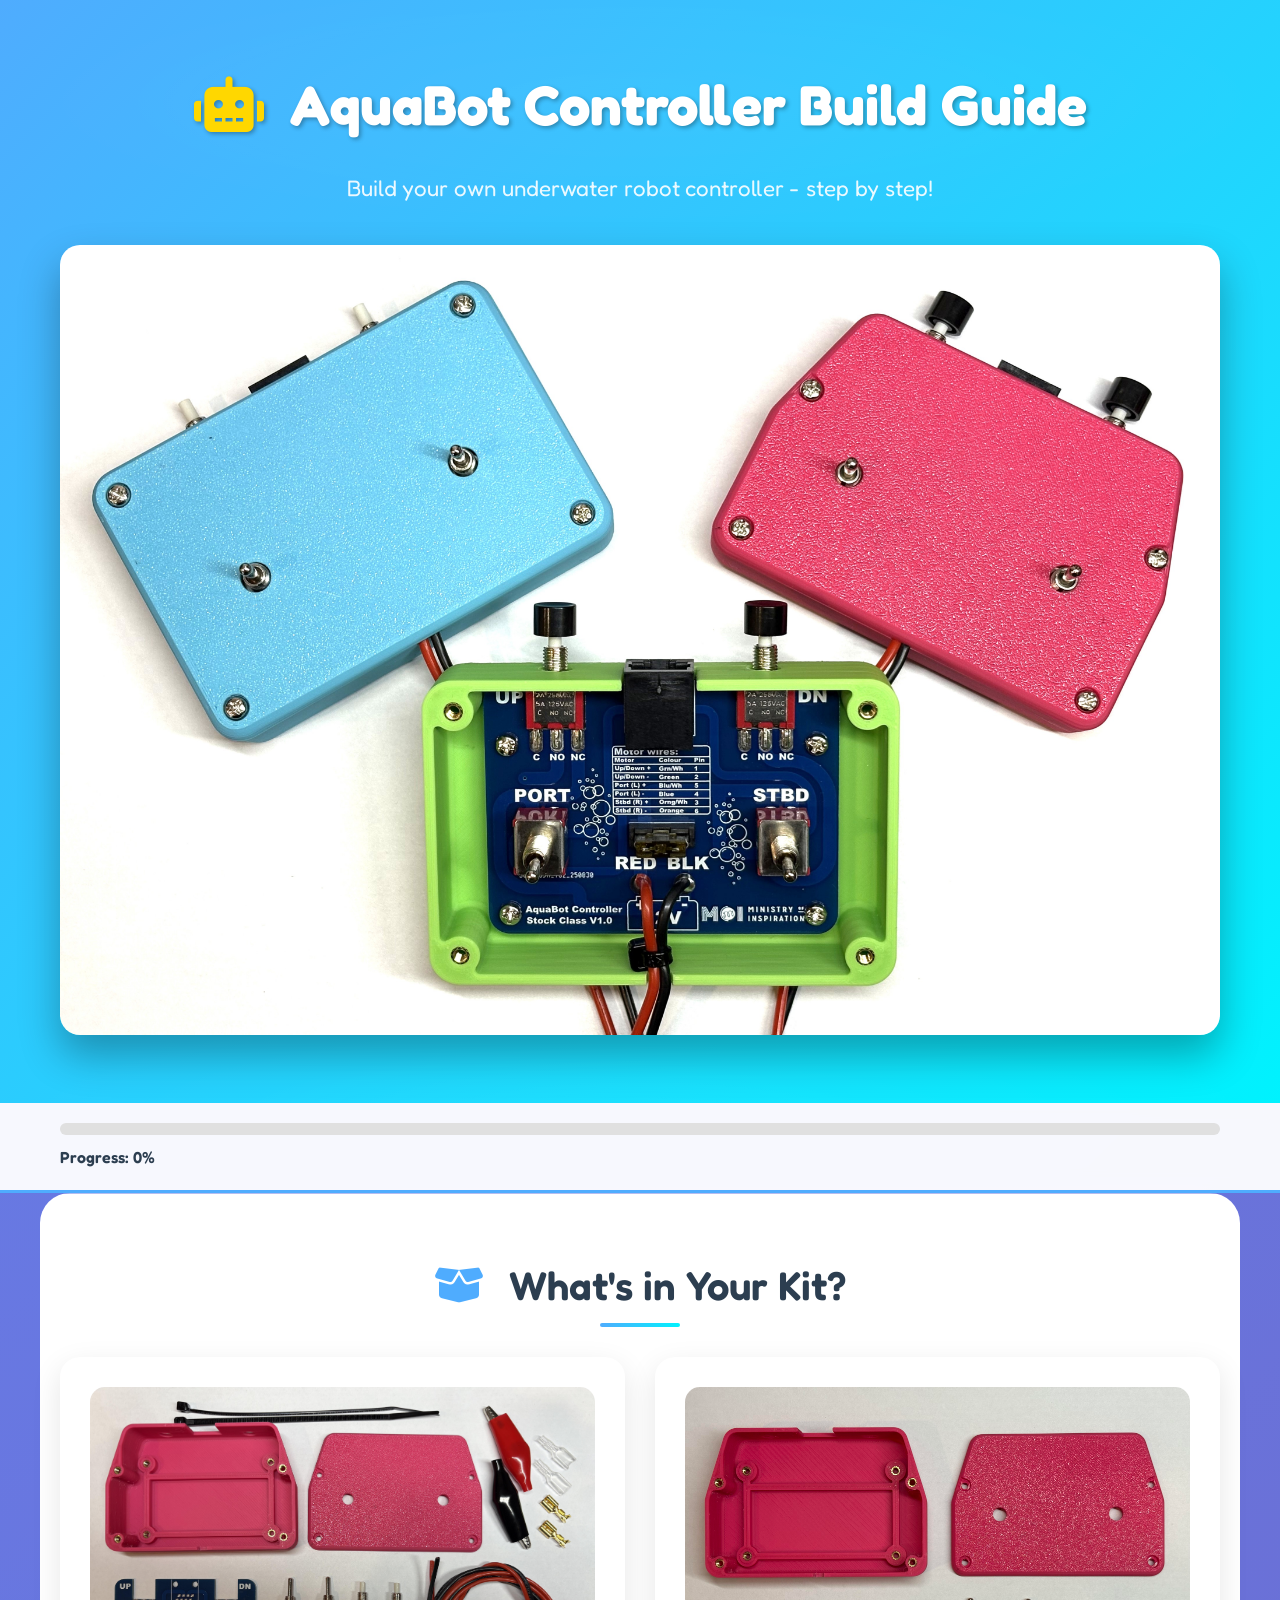
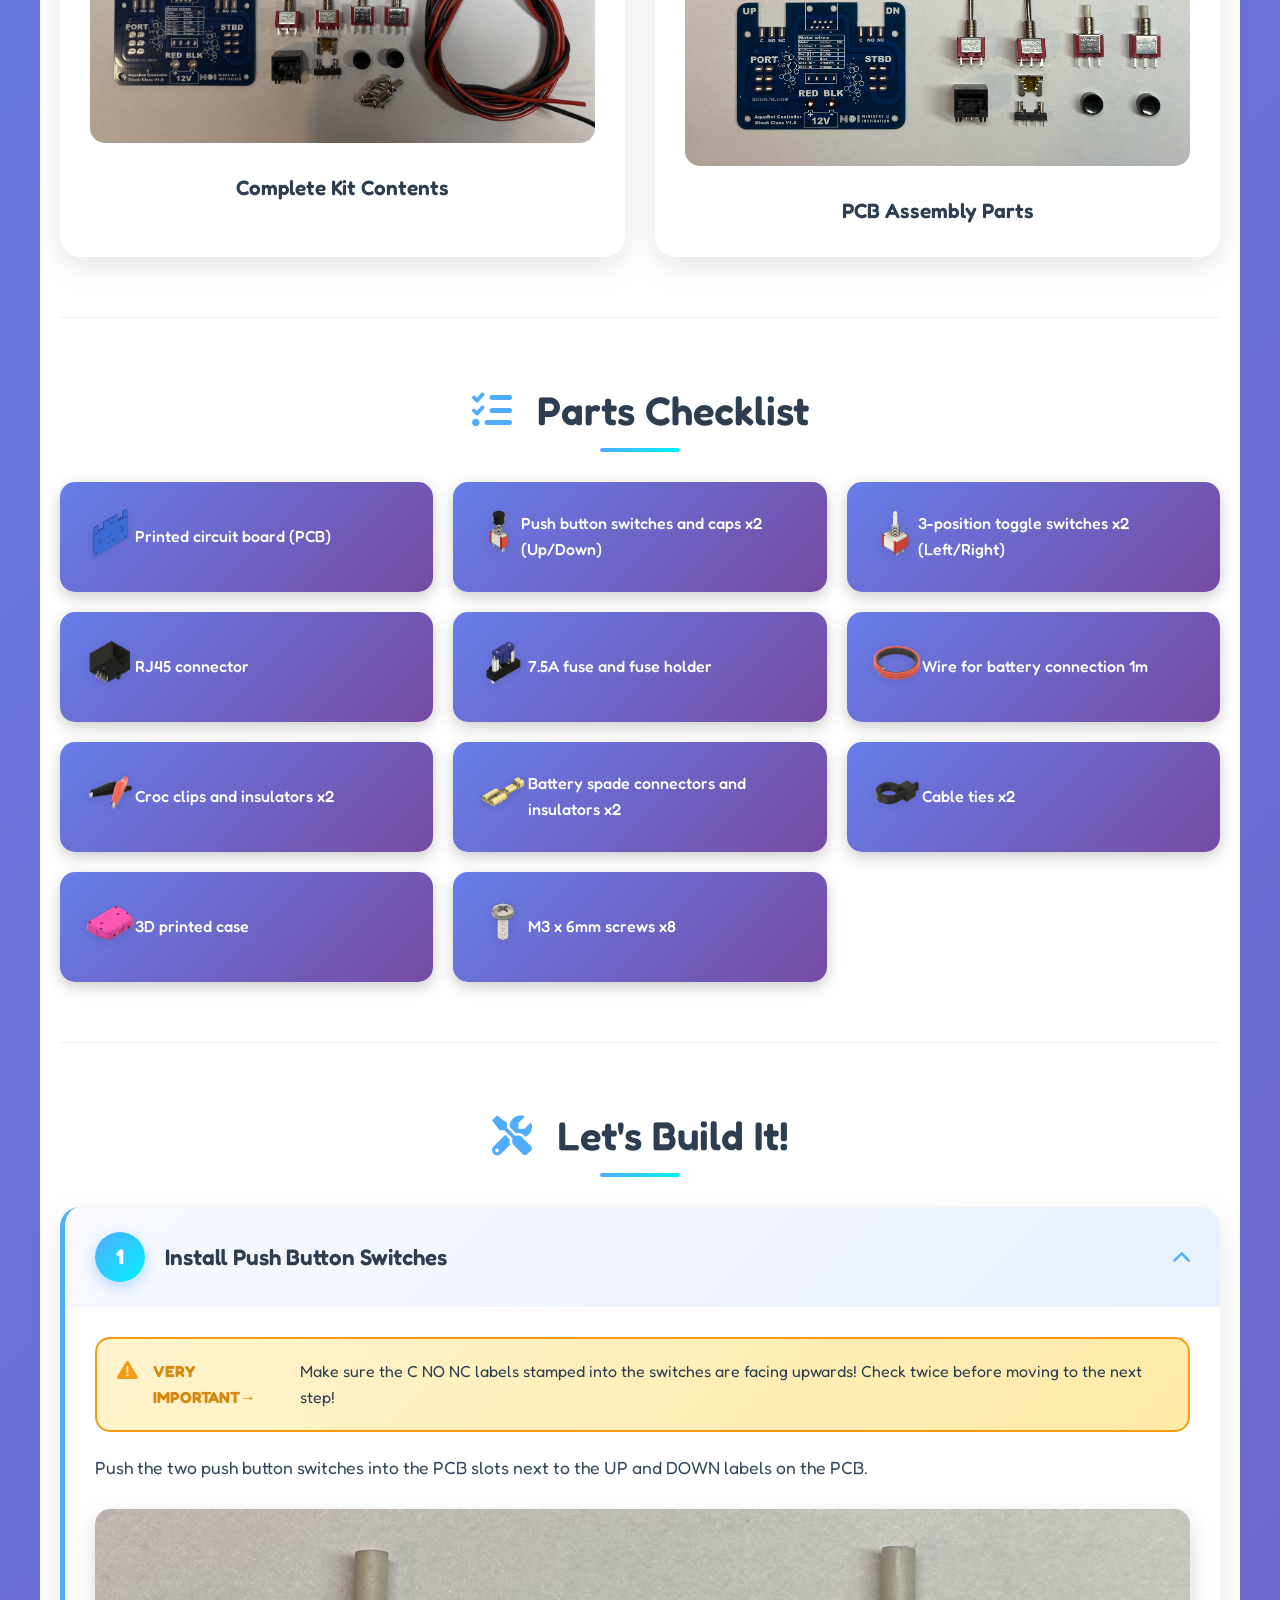
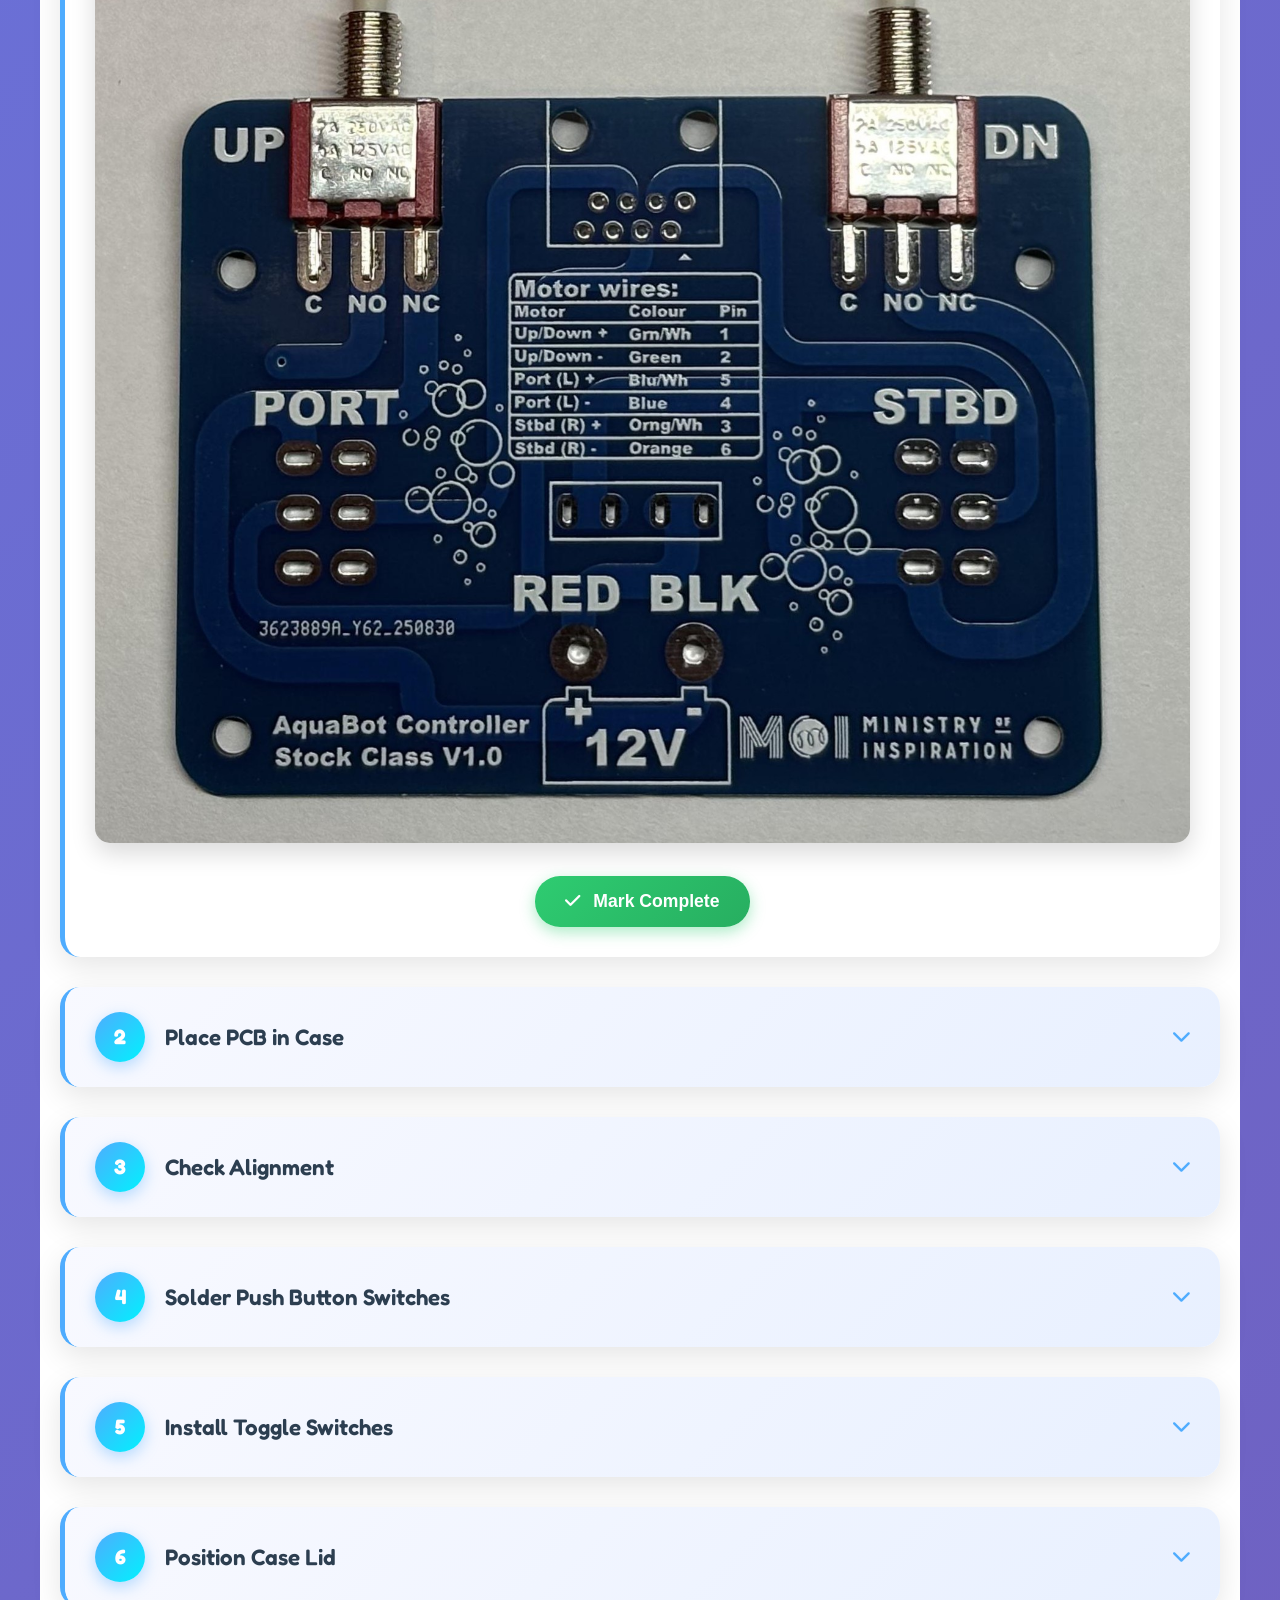
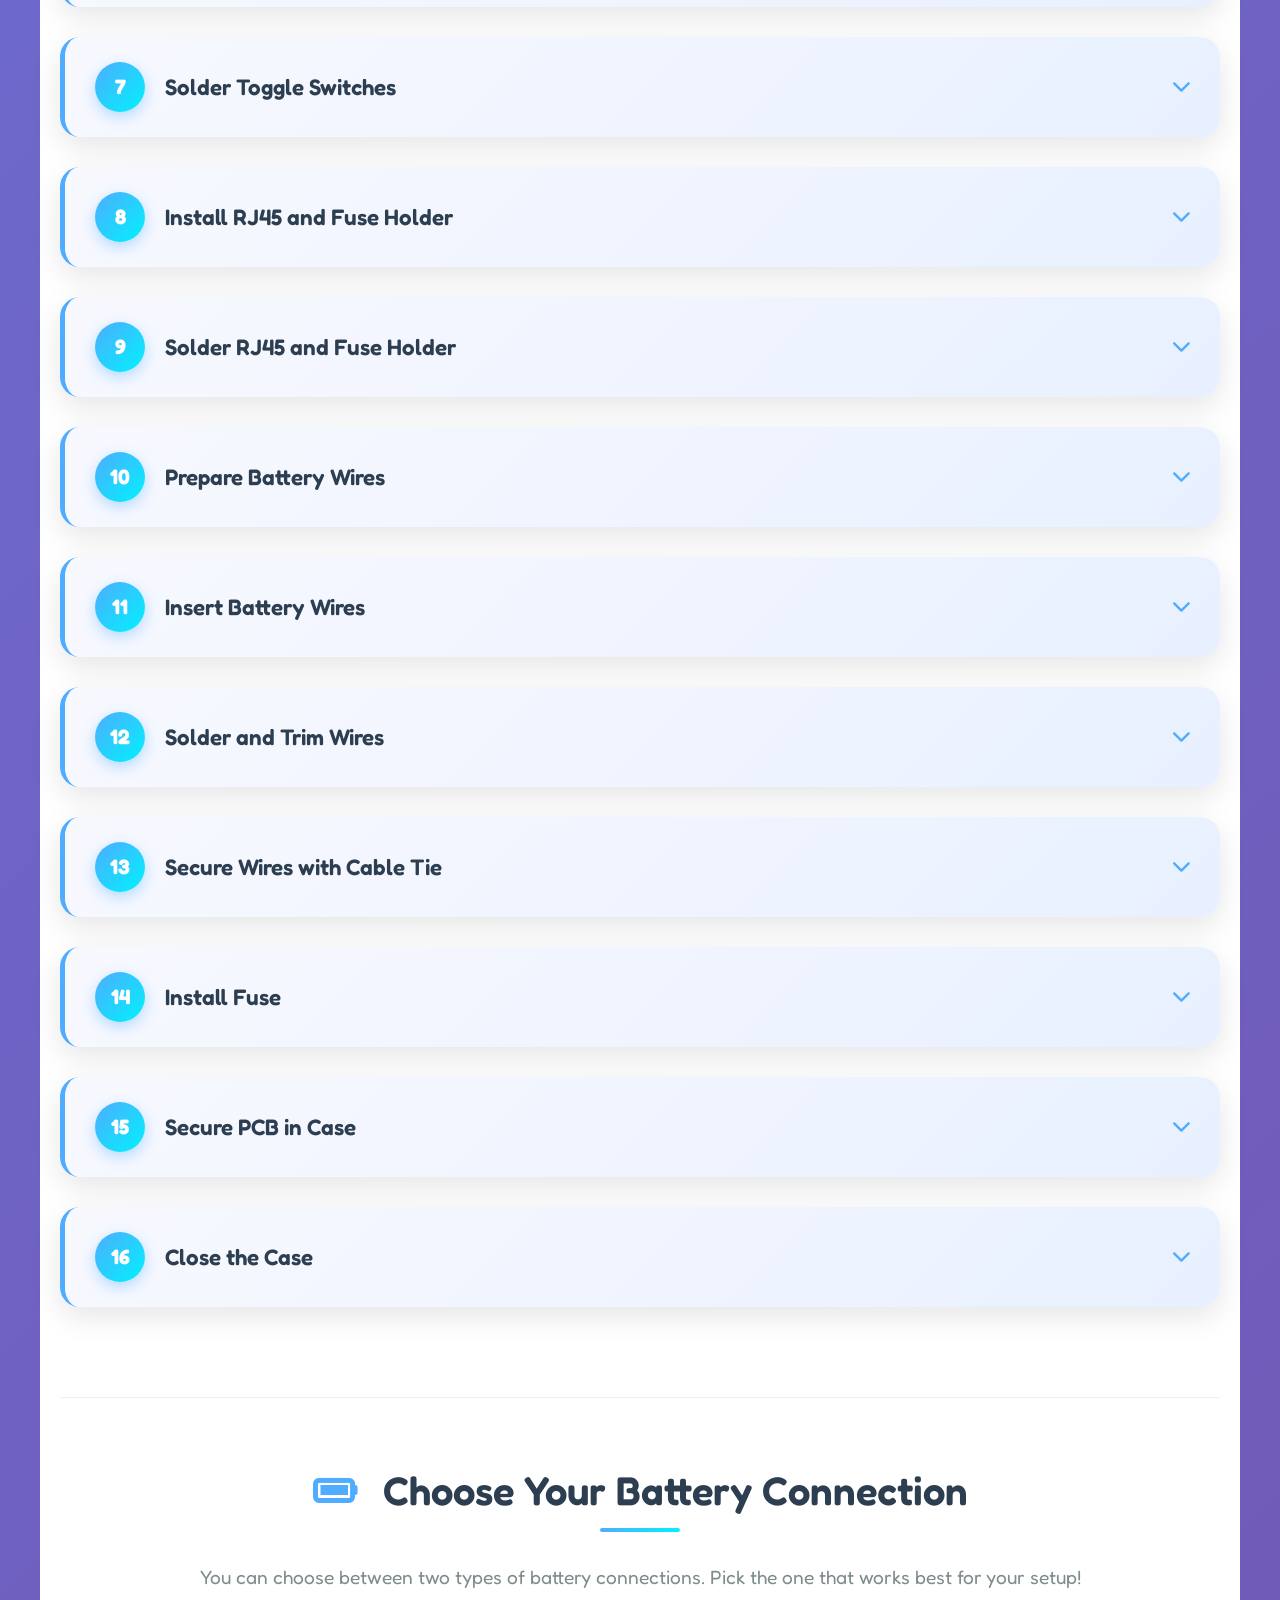
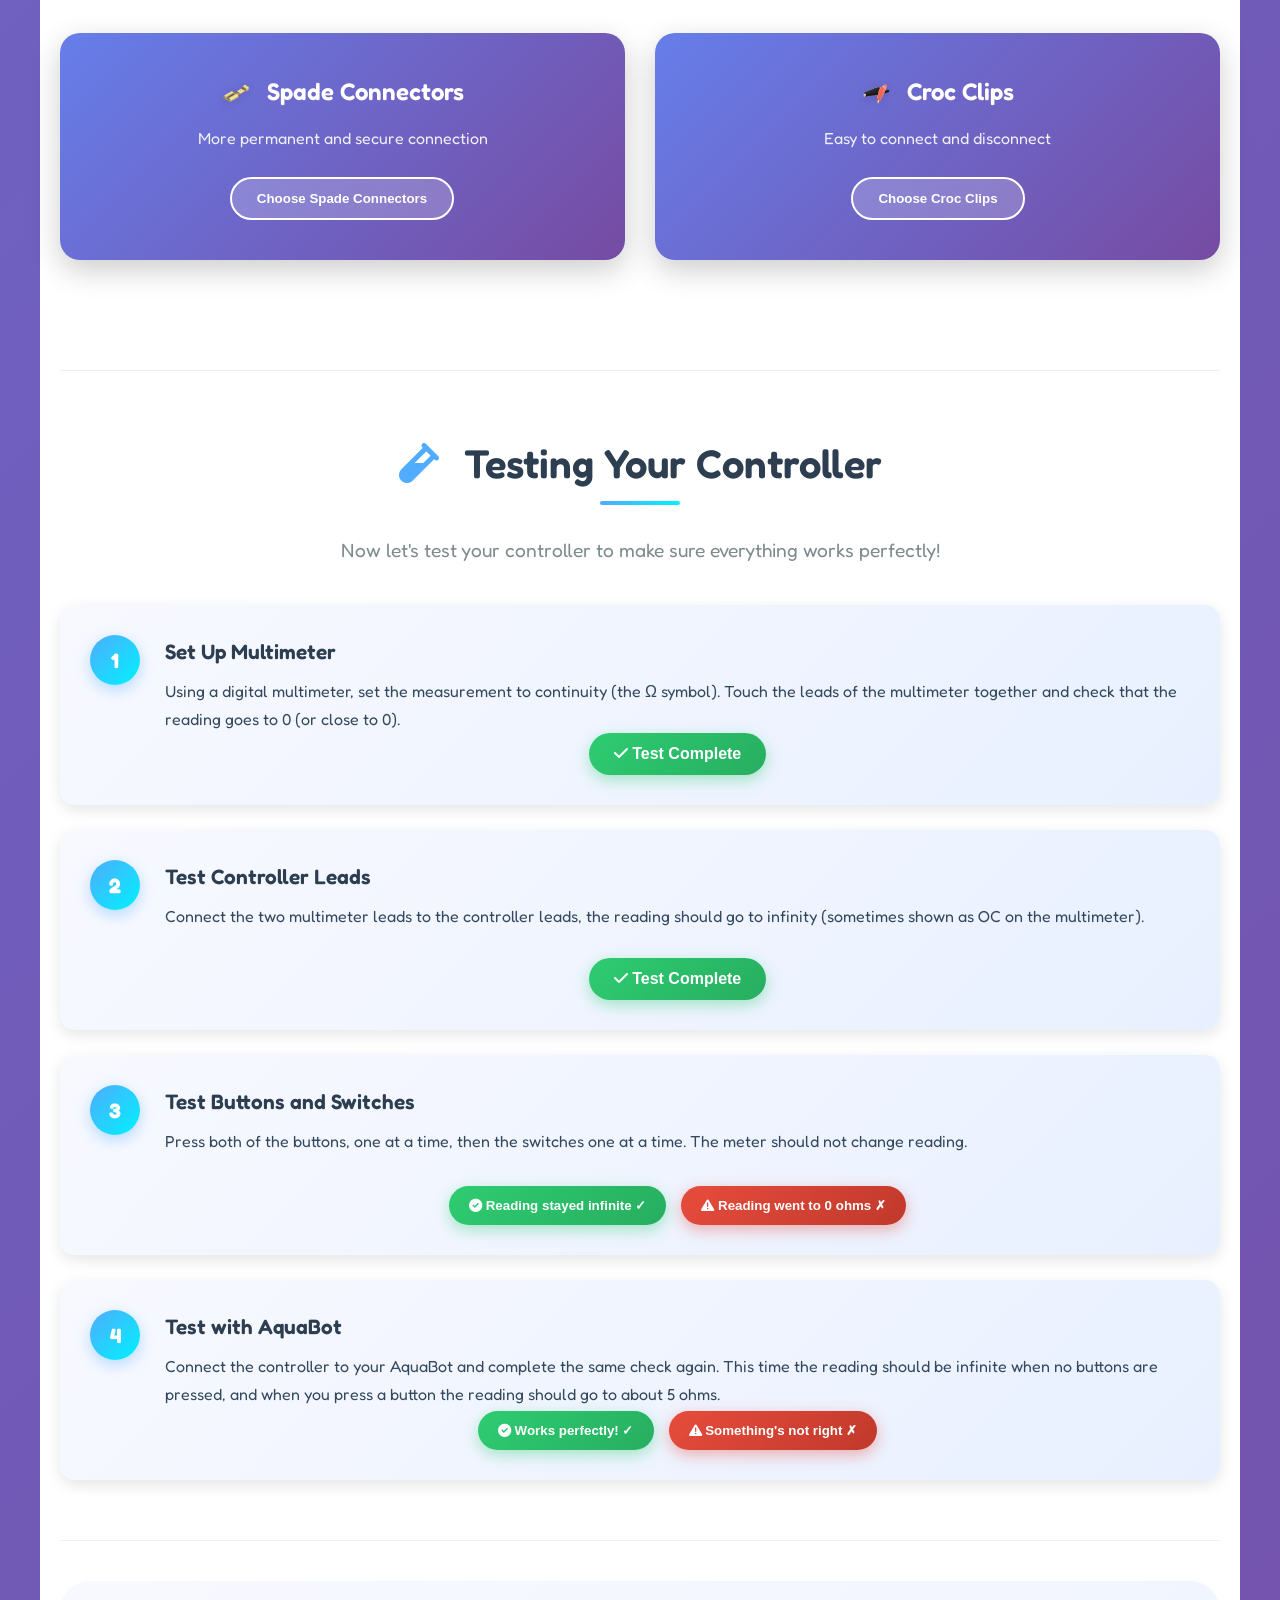
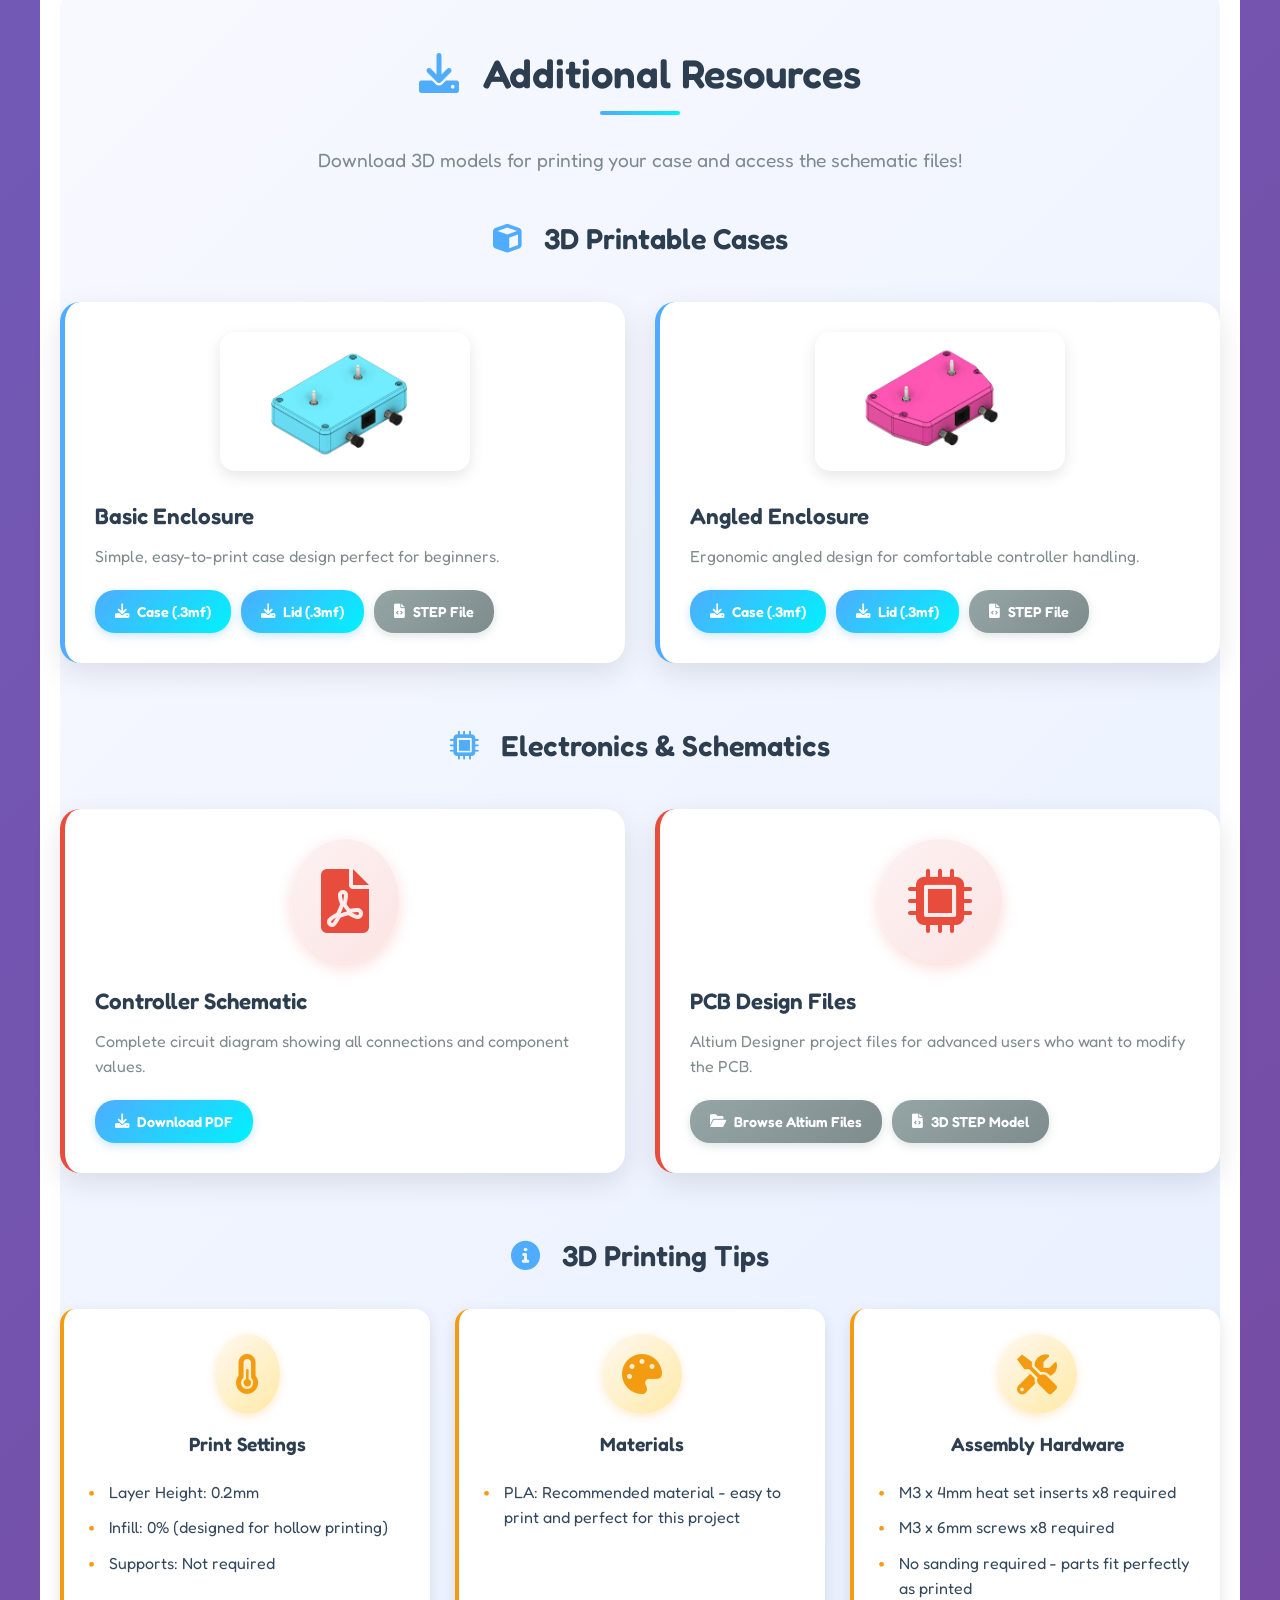
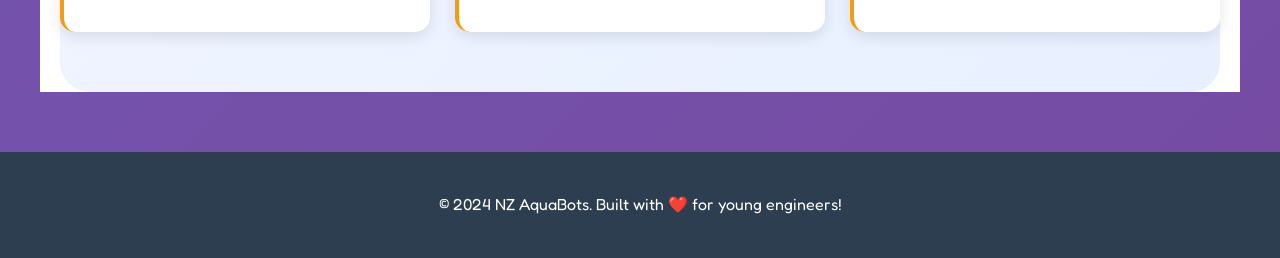
==== commit 22b5df36: "Bug fixes" ====
--- a/index.html
+++ b/index.html
@@ -540,12 +540,12 @@
             <div class="connection-choice">
                 <div class="choice-cards">
                     <div class="choice-card">
-                        <h3><i class="fas fa-plug"></i> Spade Connectors</h3>
+                        <h3><img src="images/icons/spadeTerm.png" alt="Spade Terminals" class="choice-icon"> Spade Connectors</h3>
                         <p>More permanent and secure connection</p>
                         <button class="choice-btn" onclick="showSteps('spade')">Choose Spade Connectors</button>
                     </div>
                     <div class="choice-card">
-                        <h3><i class="fas fa-paperclip"></i> Croc Clips</h3>
+                        <h3><img src="images/icons/crocClips.png" alt="Crocodile Clips" class="choice-icon"> Croc Clips</h3>
                         <p>Easy to connect and disconnect</p>
                         <button class="choice-btn" onclick="showSteps('croc')">Choose Croc Clips</button>
                     </div>
--- a/styles.css
+++ b/styles.css
@@ -473,9 +473,13 @@
     font-weight: 600;
 }
 
-.choice-card h3 i {
-    color: #ffd700;
+.choice-icon {
+    width: 30px;
+    height: 30px;
+    object-fit: contain;
     margin-right: 10px;
+    vertical-align: middle;
+    filter: drop-shadow(0 2px 4px rgba(0,0,0,0.1));
 }
 
 .choice-card p {
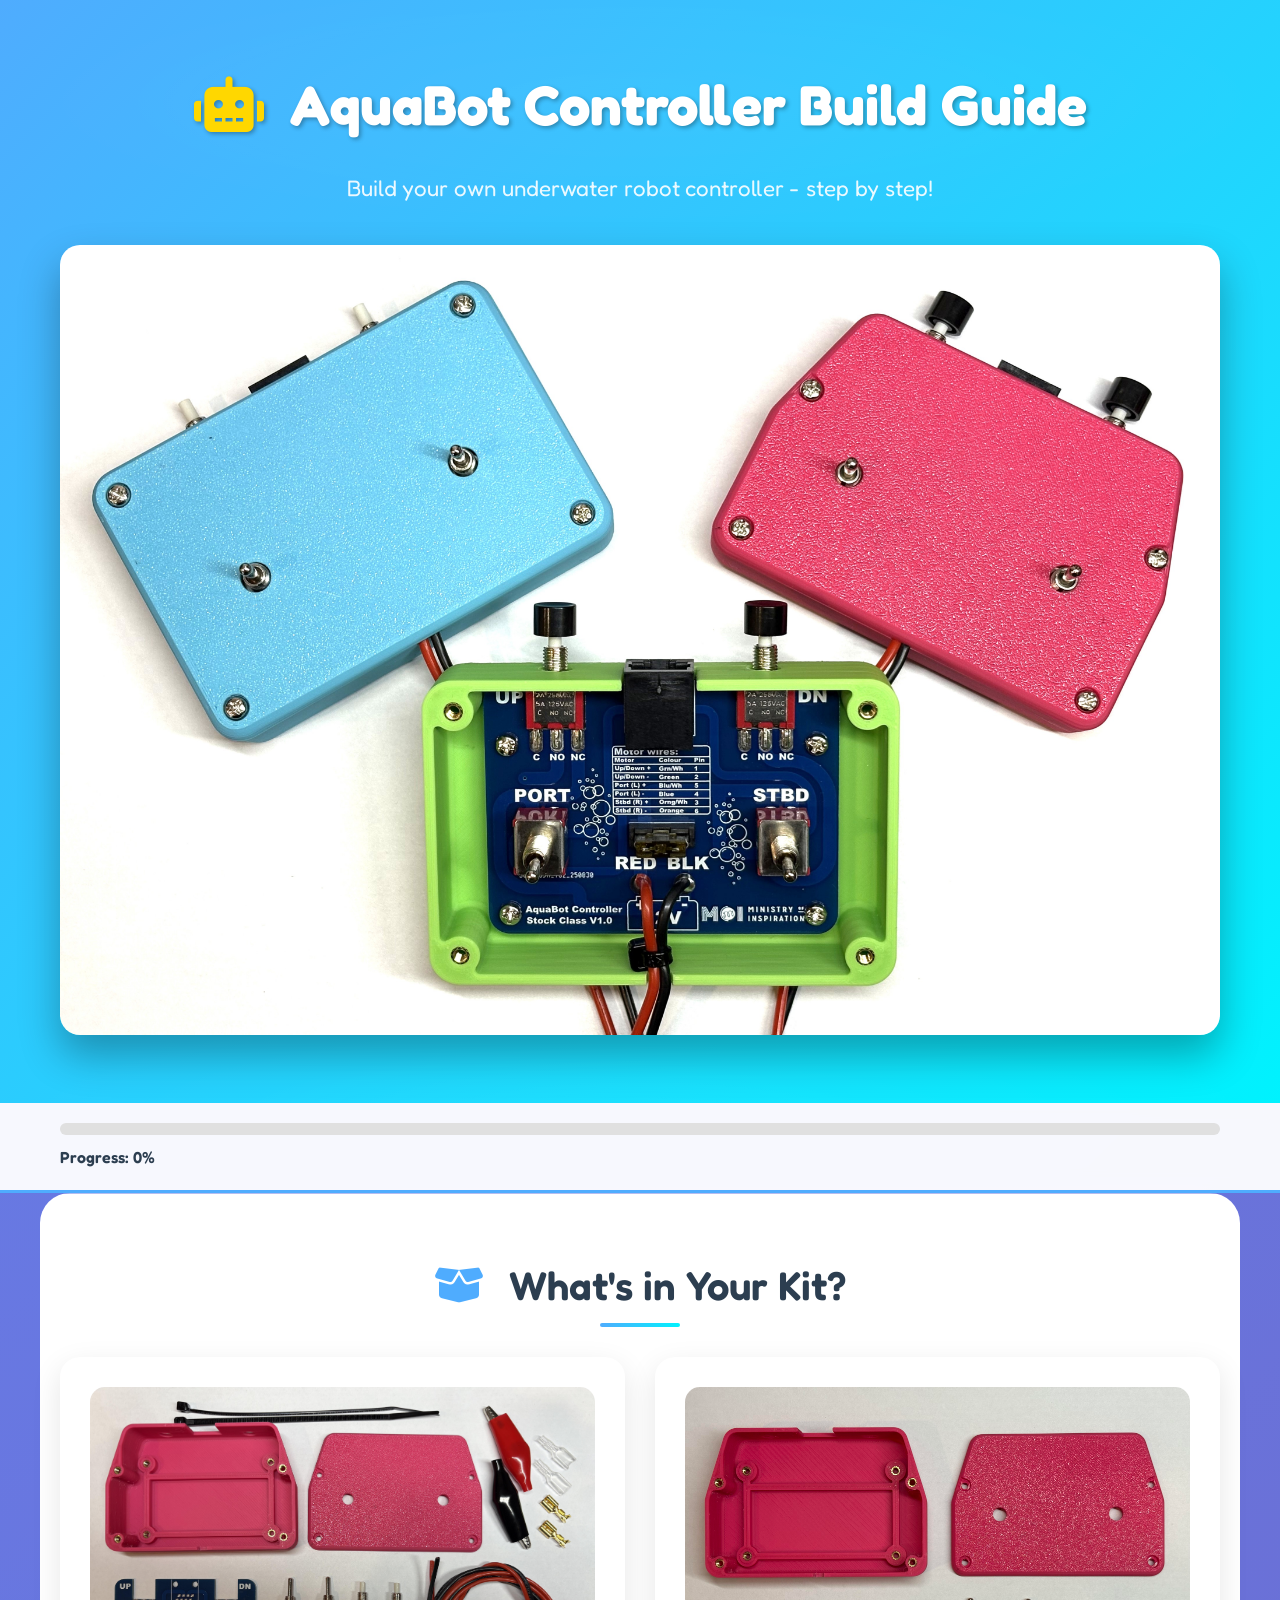
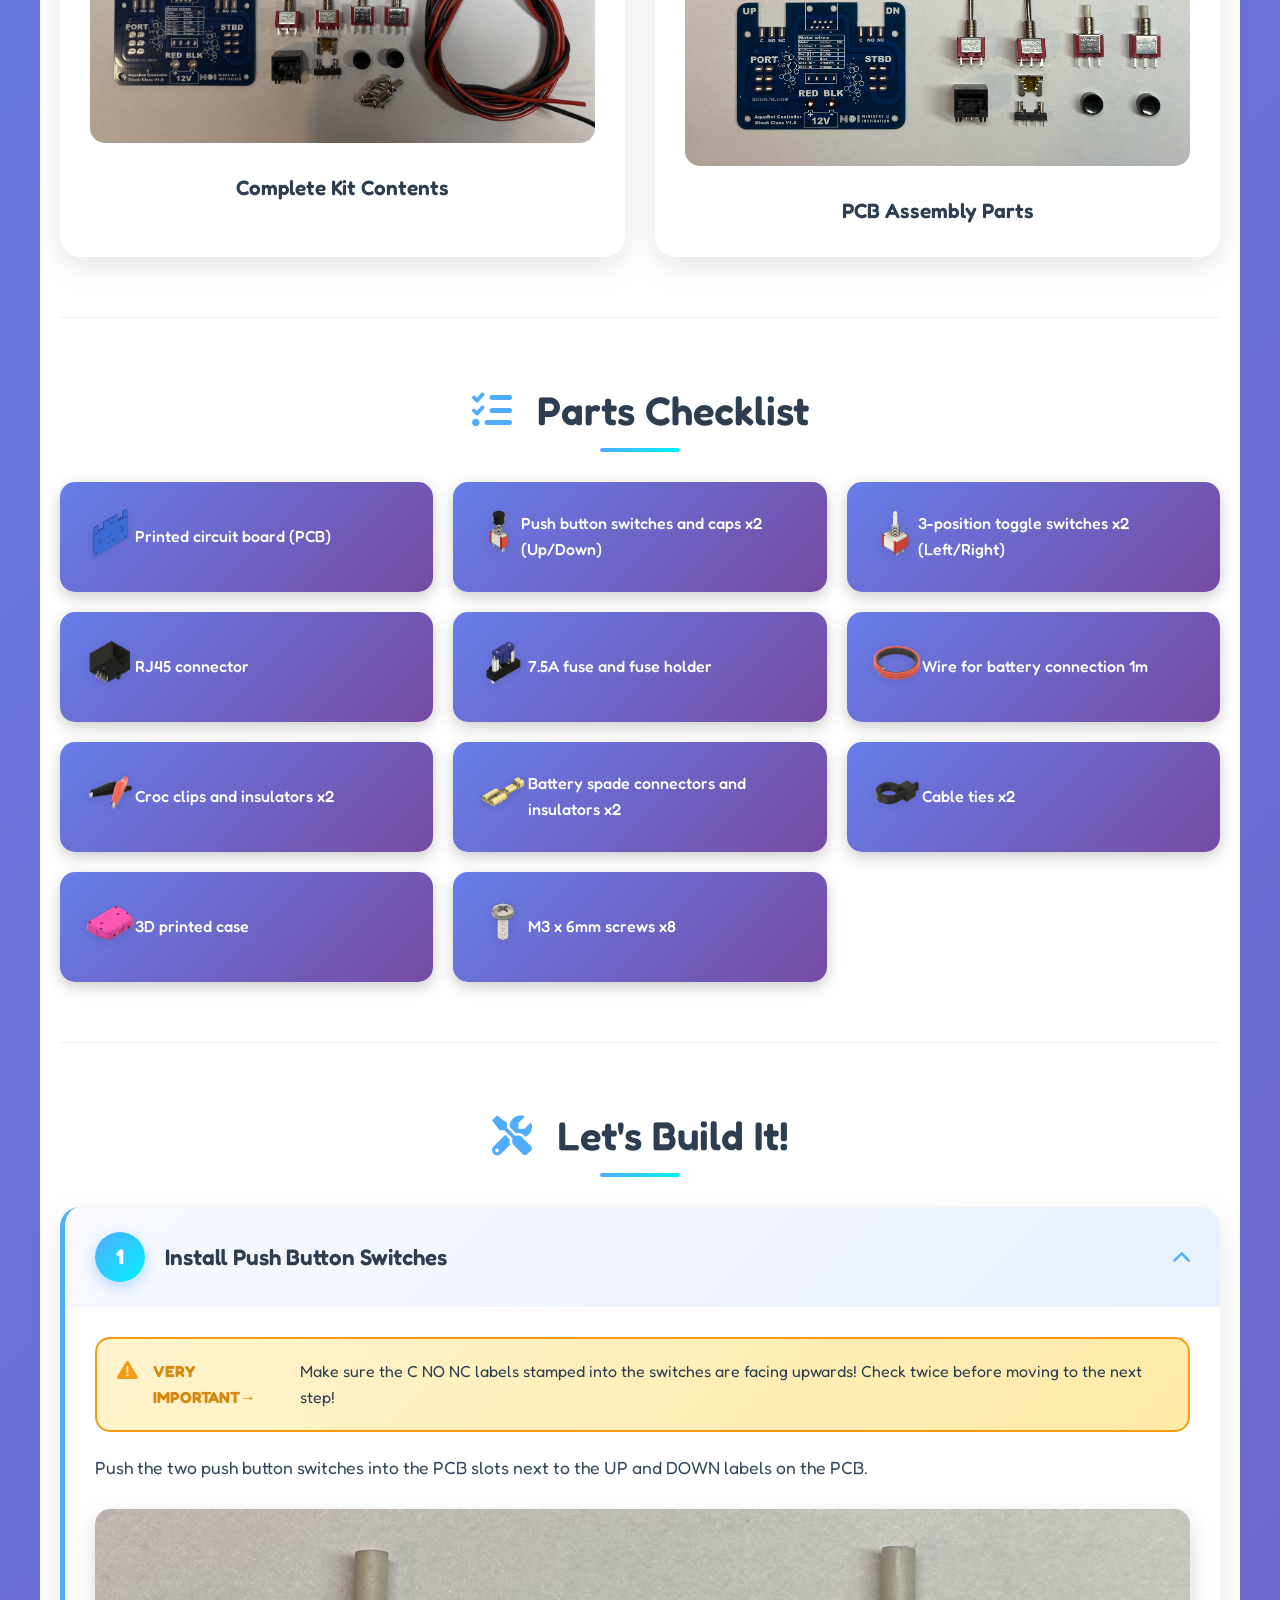
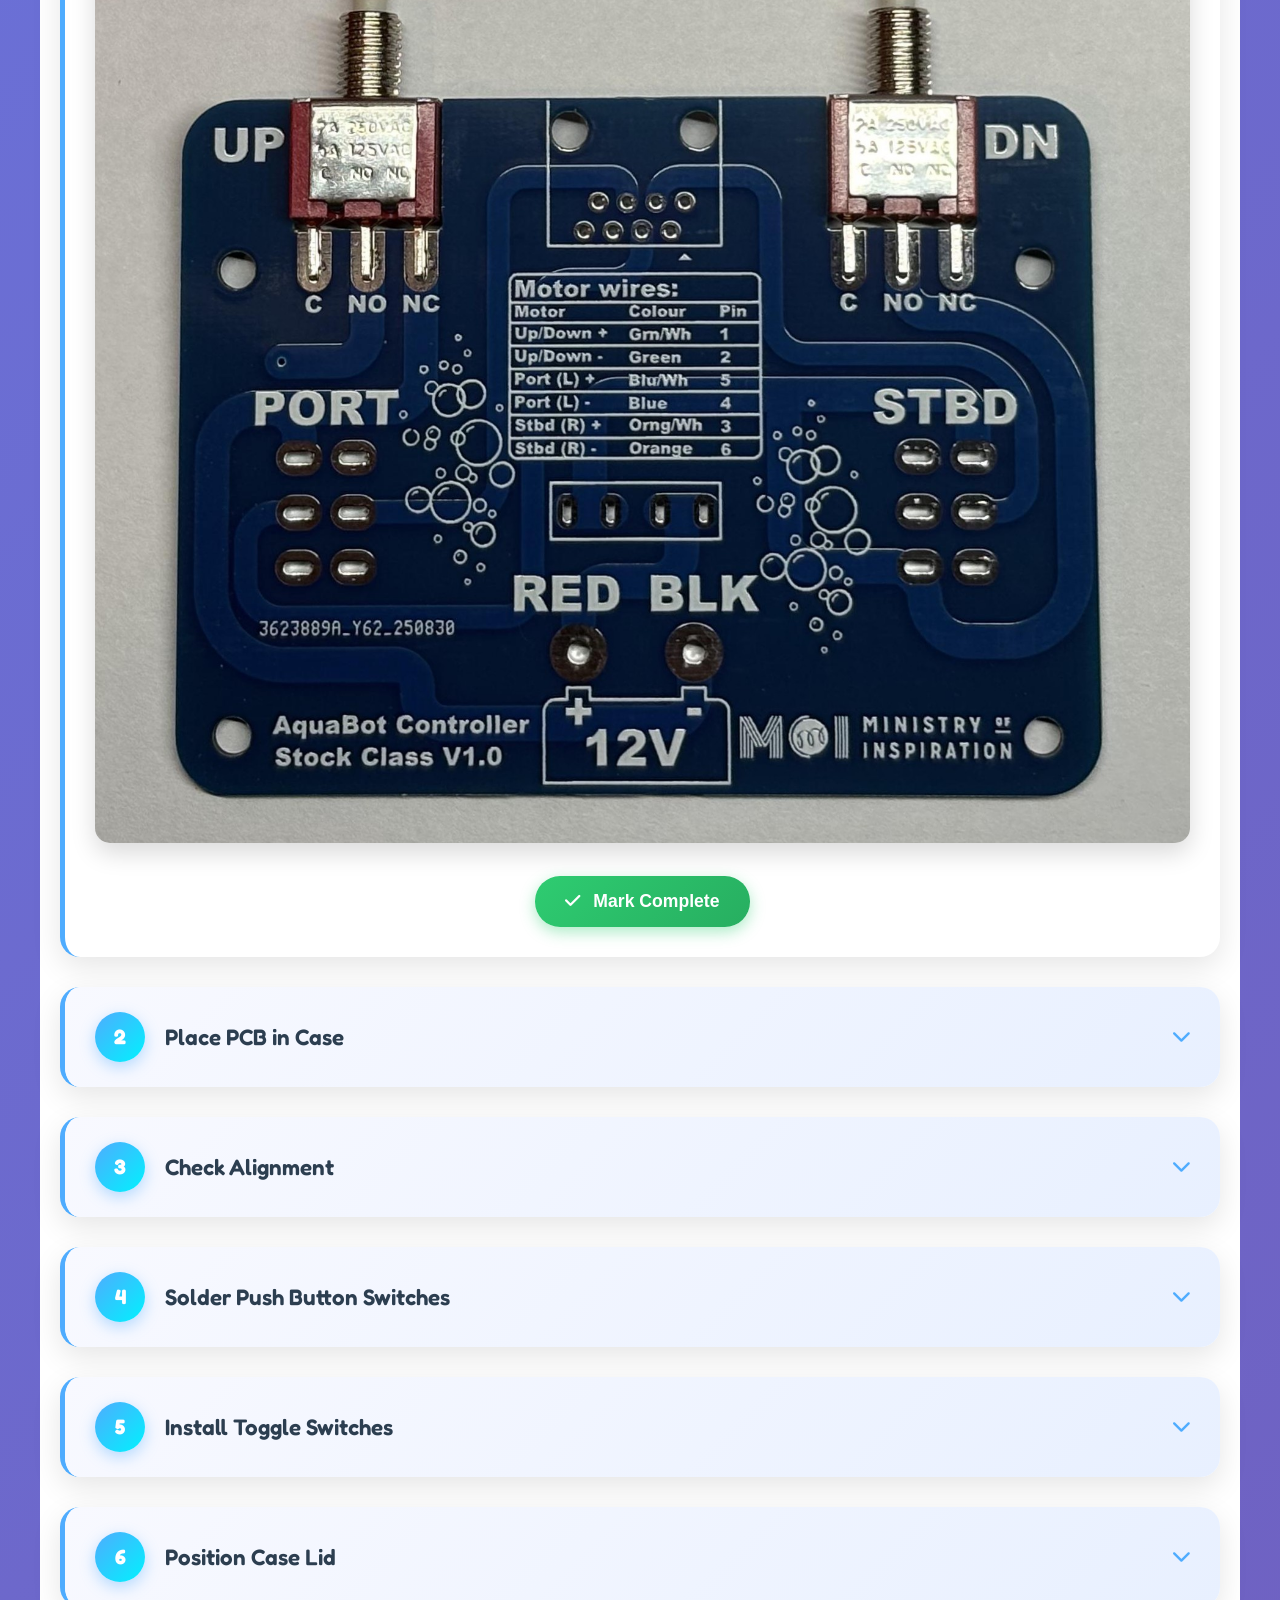
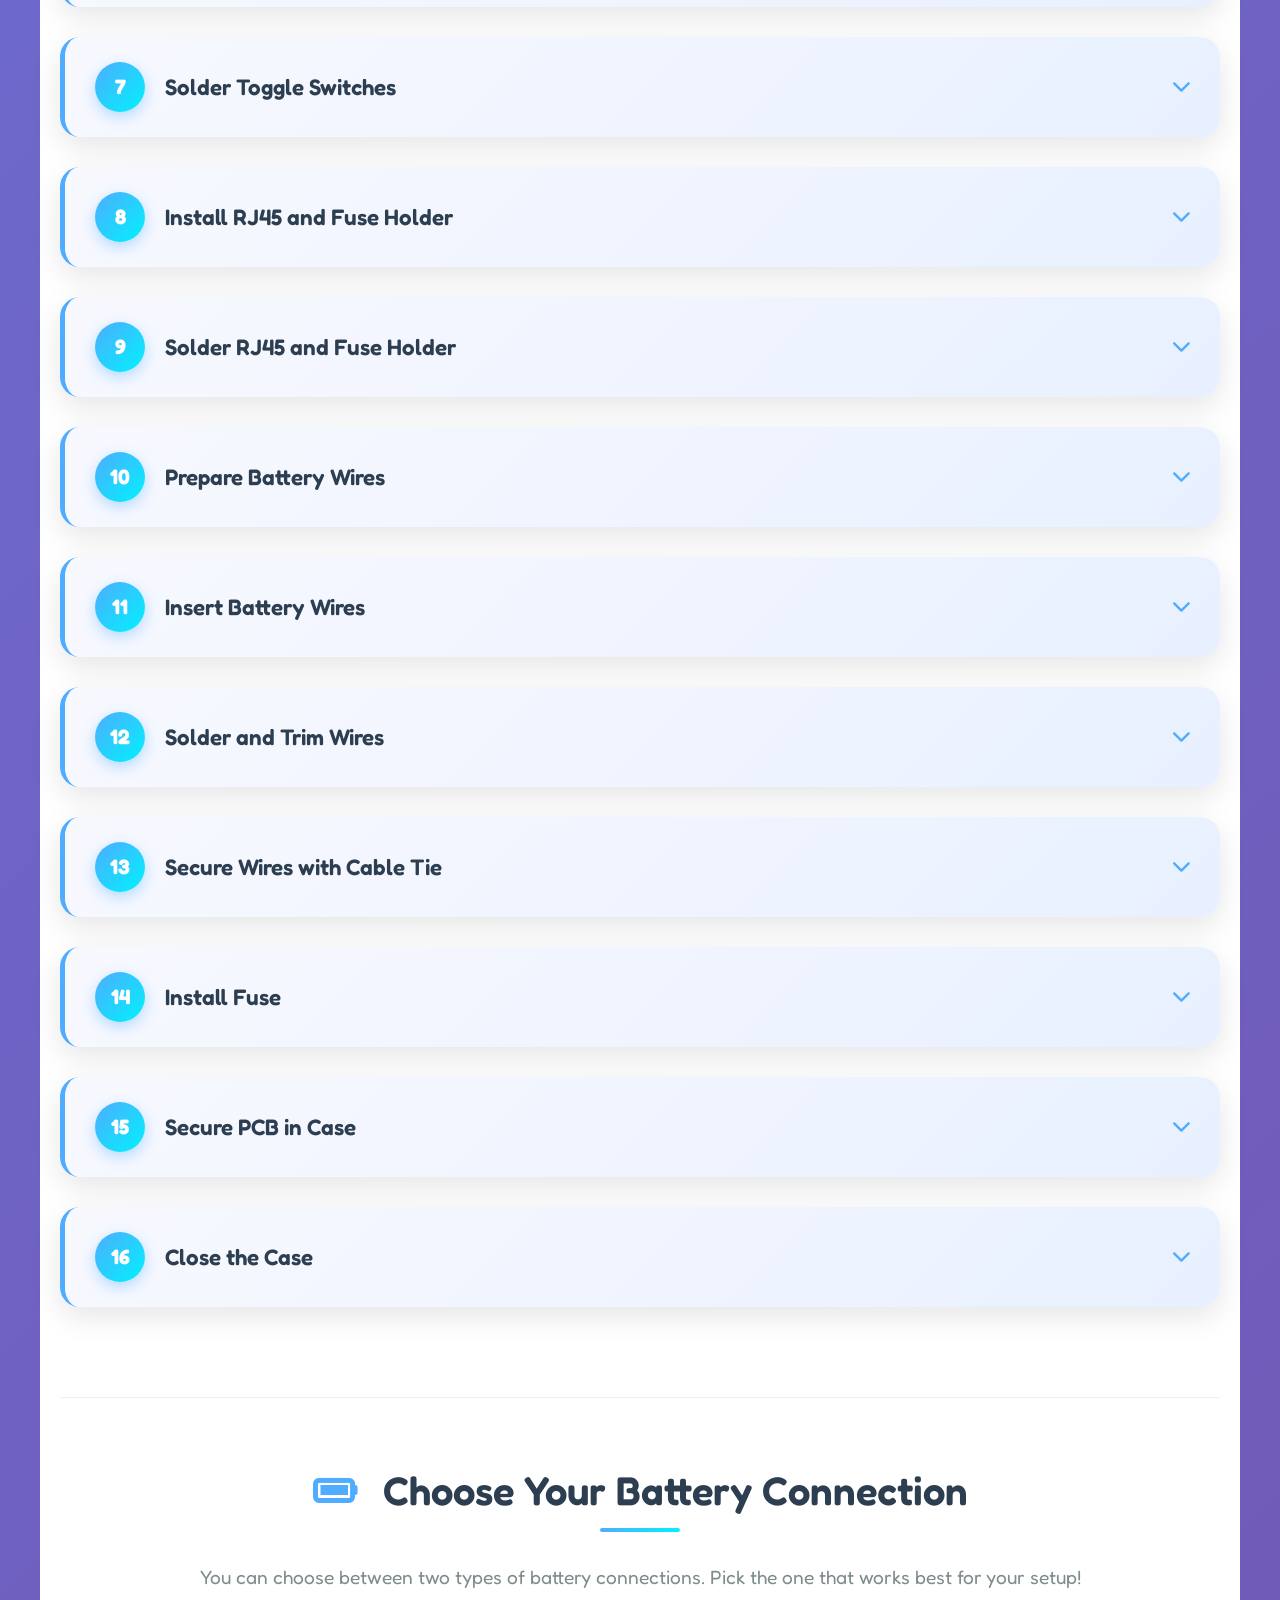
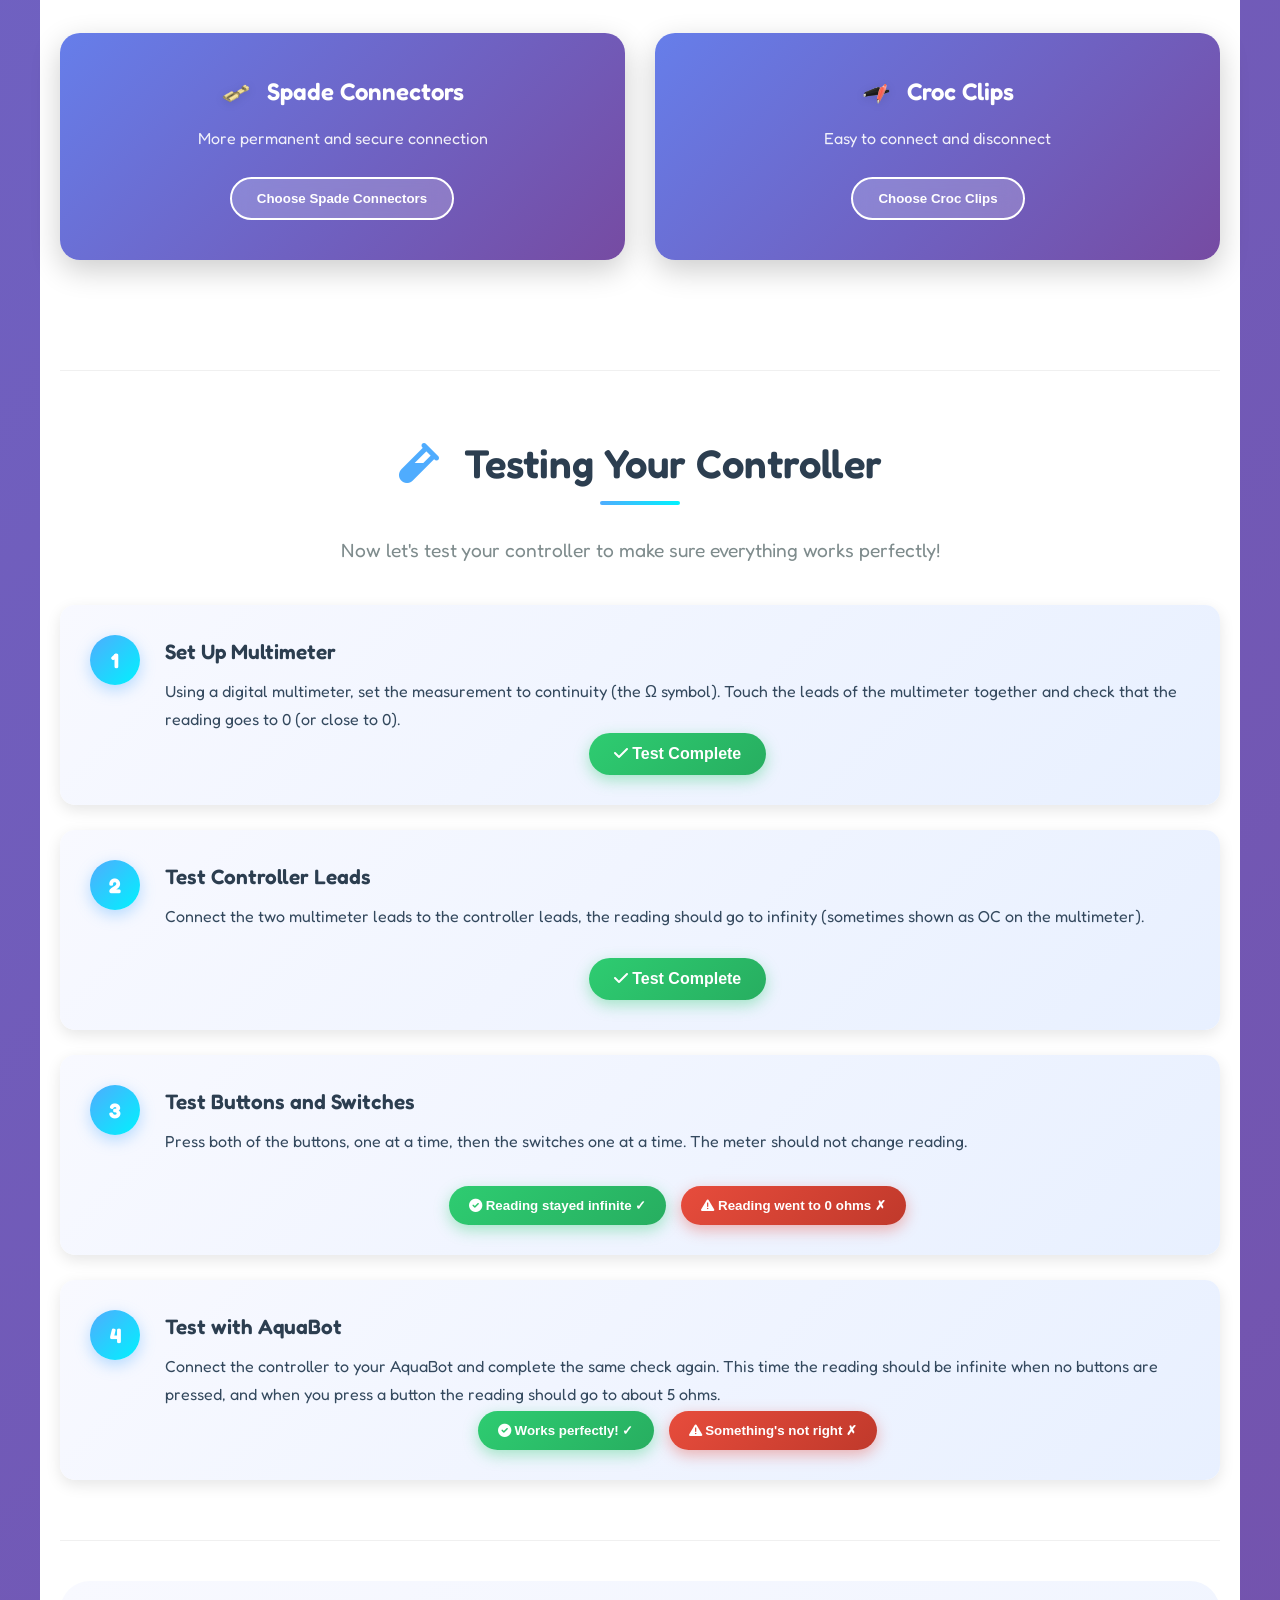
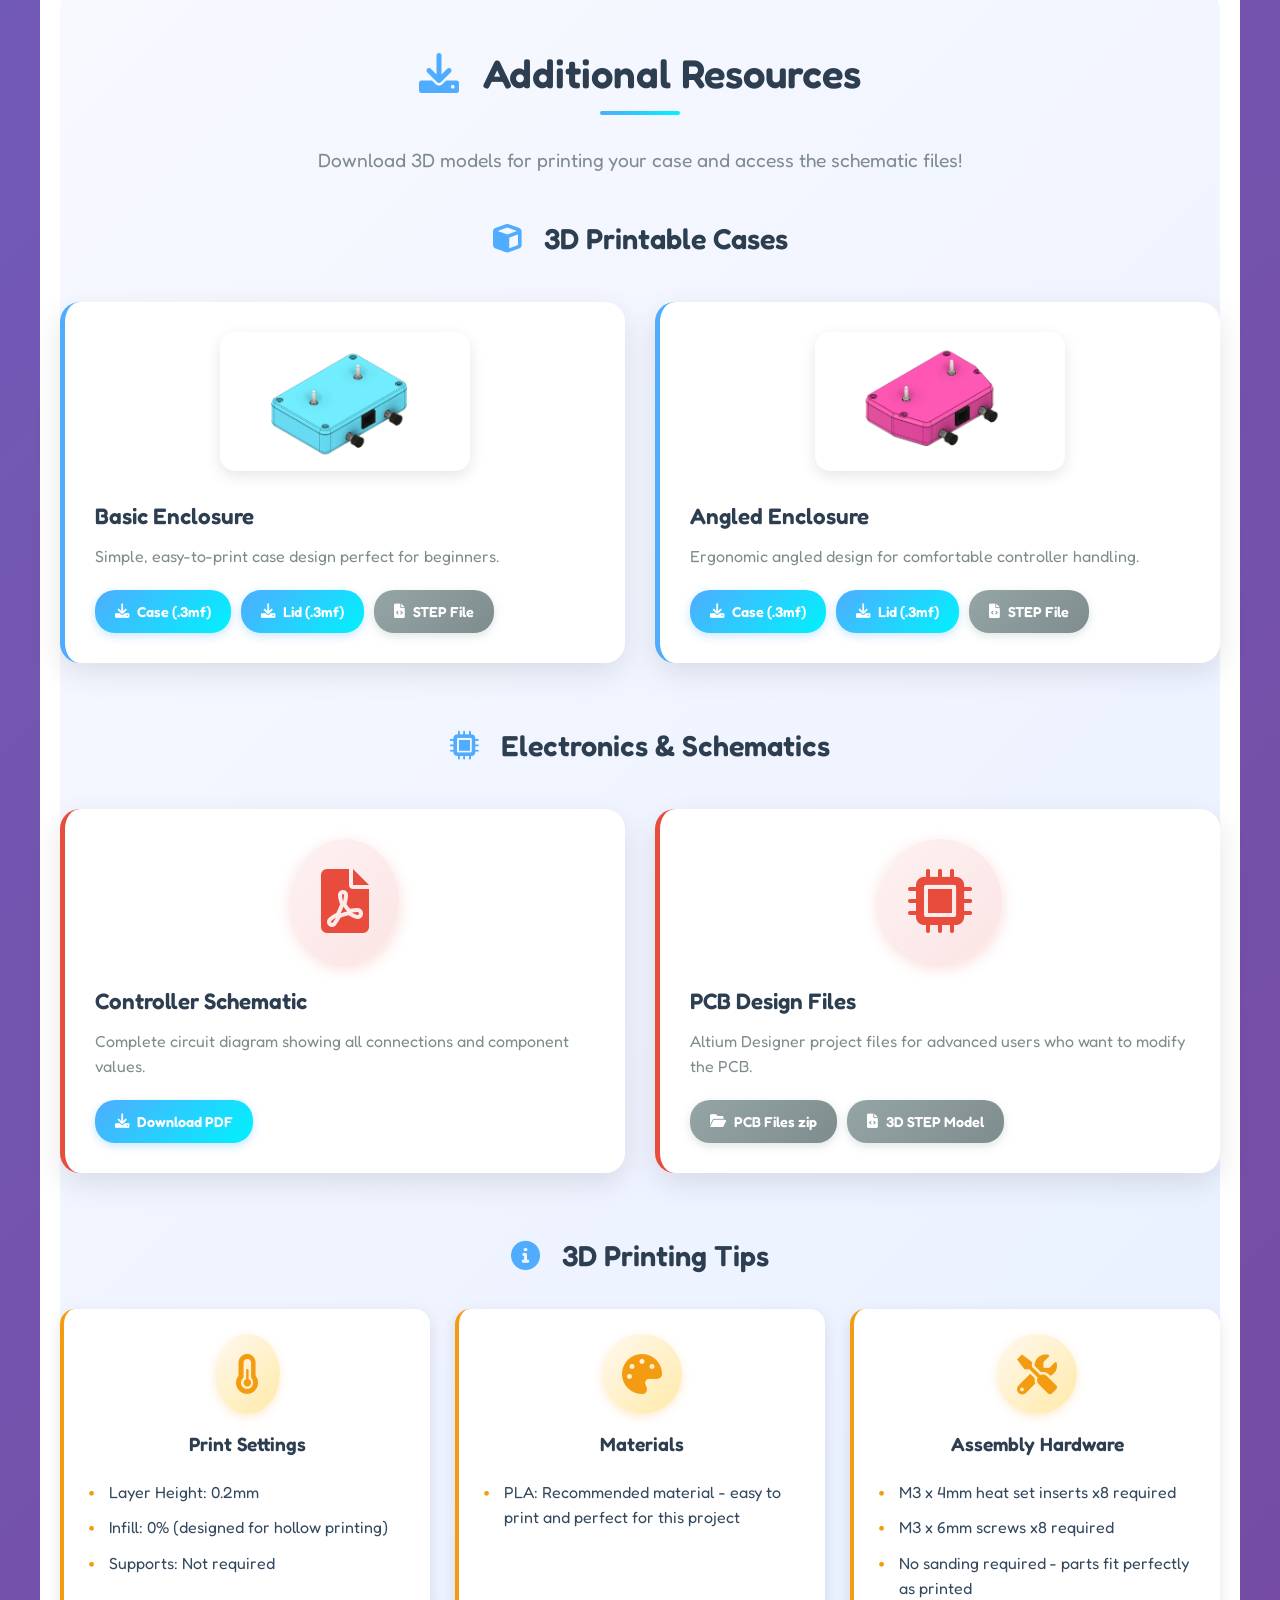
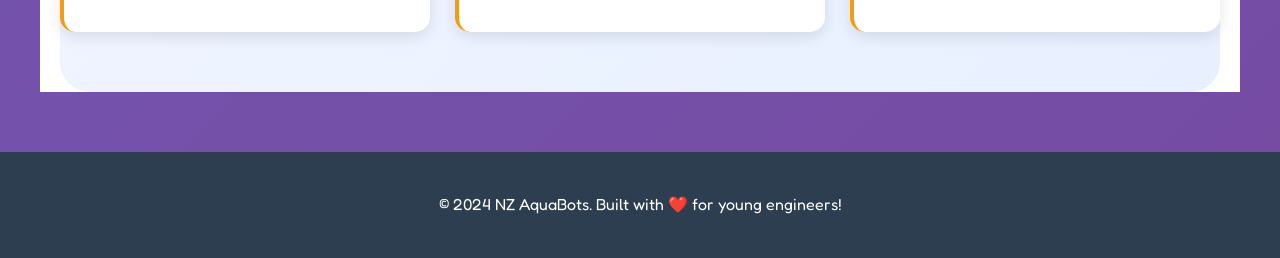
==== commit d8e7fbc2: "File download corrections" ====
--- a/index.html
+++ b/index.html
@@ -1058,9 +1058,9 @@
                             <h4>PCB Design Files</h4>
                             <p>Altium Designer project files for advanced users who want to modify the PCB.</p>
                             <div class="resource-downloads">
-                                <a href="ECAD/Altium/" target="_blank" class="download-btn secondary">
+                                <a href="ECAD/AD-ECAD-files.zip" target="_blank" class="download-btn secondary">
                                     <i class="fas fa-folder-open"></i>
-                                    Browse Altium Files
+                                    PCB Files zip
                                 </a>
                                 <a href="ECAD/Altium/AquaBot Stock Controller.step" download class="download-btn secondary">
                                     <i class="fas fa-file-code"></i>
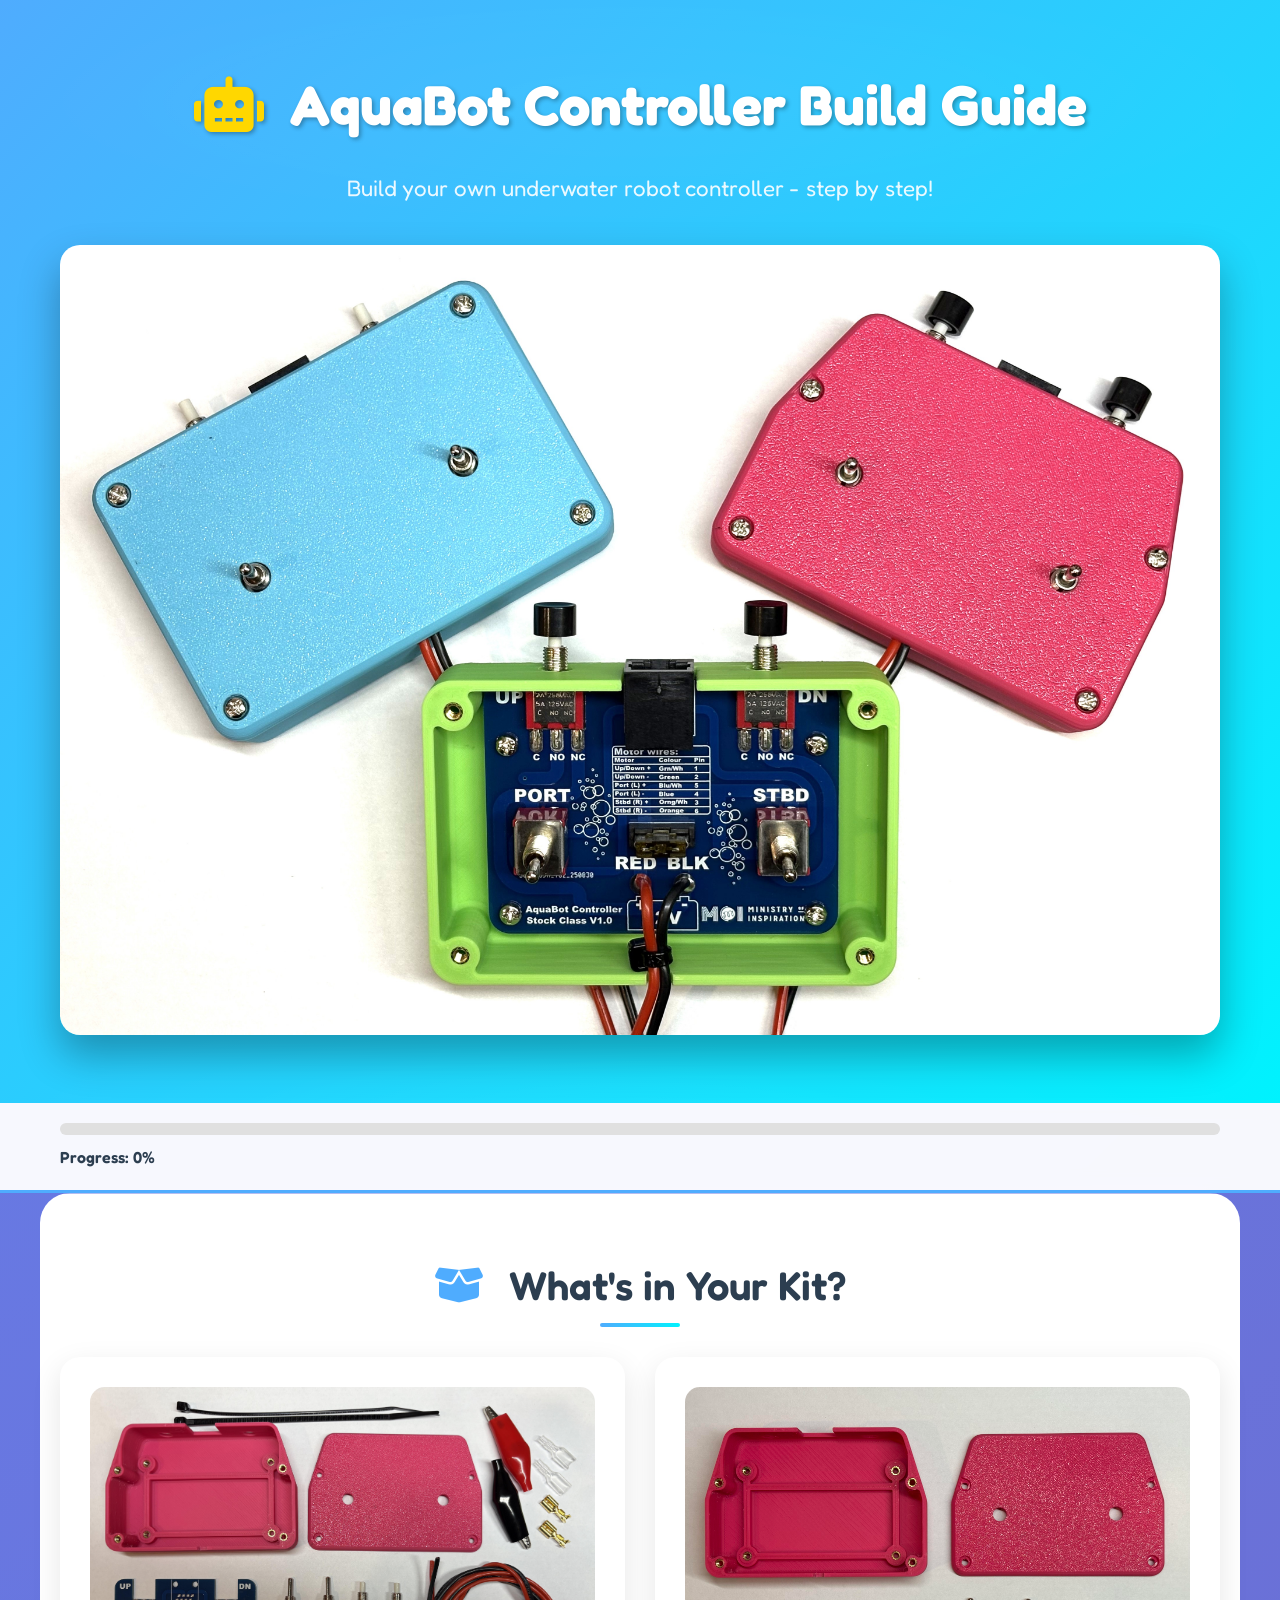
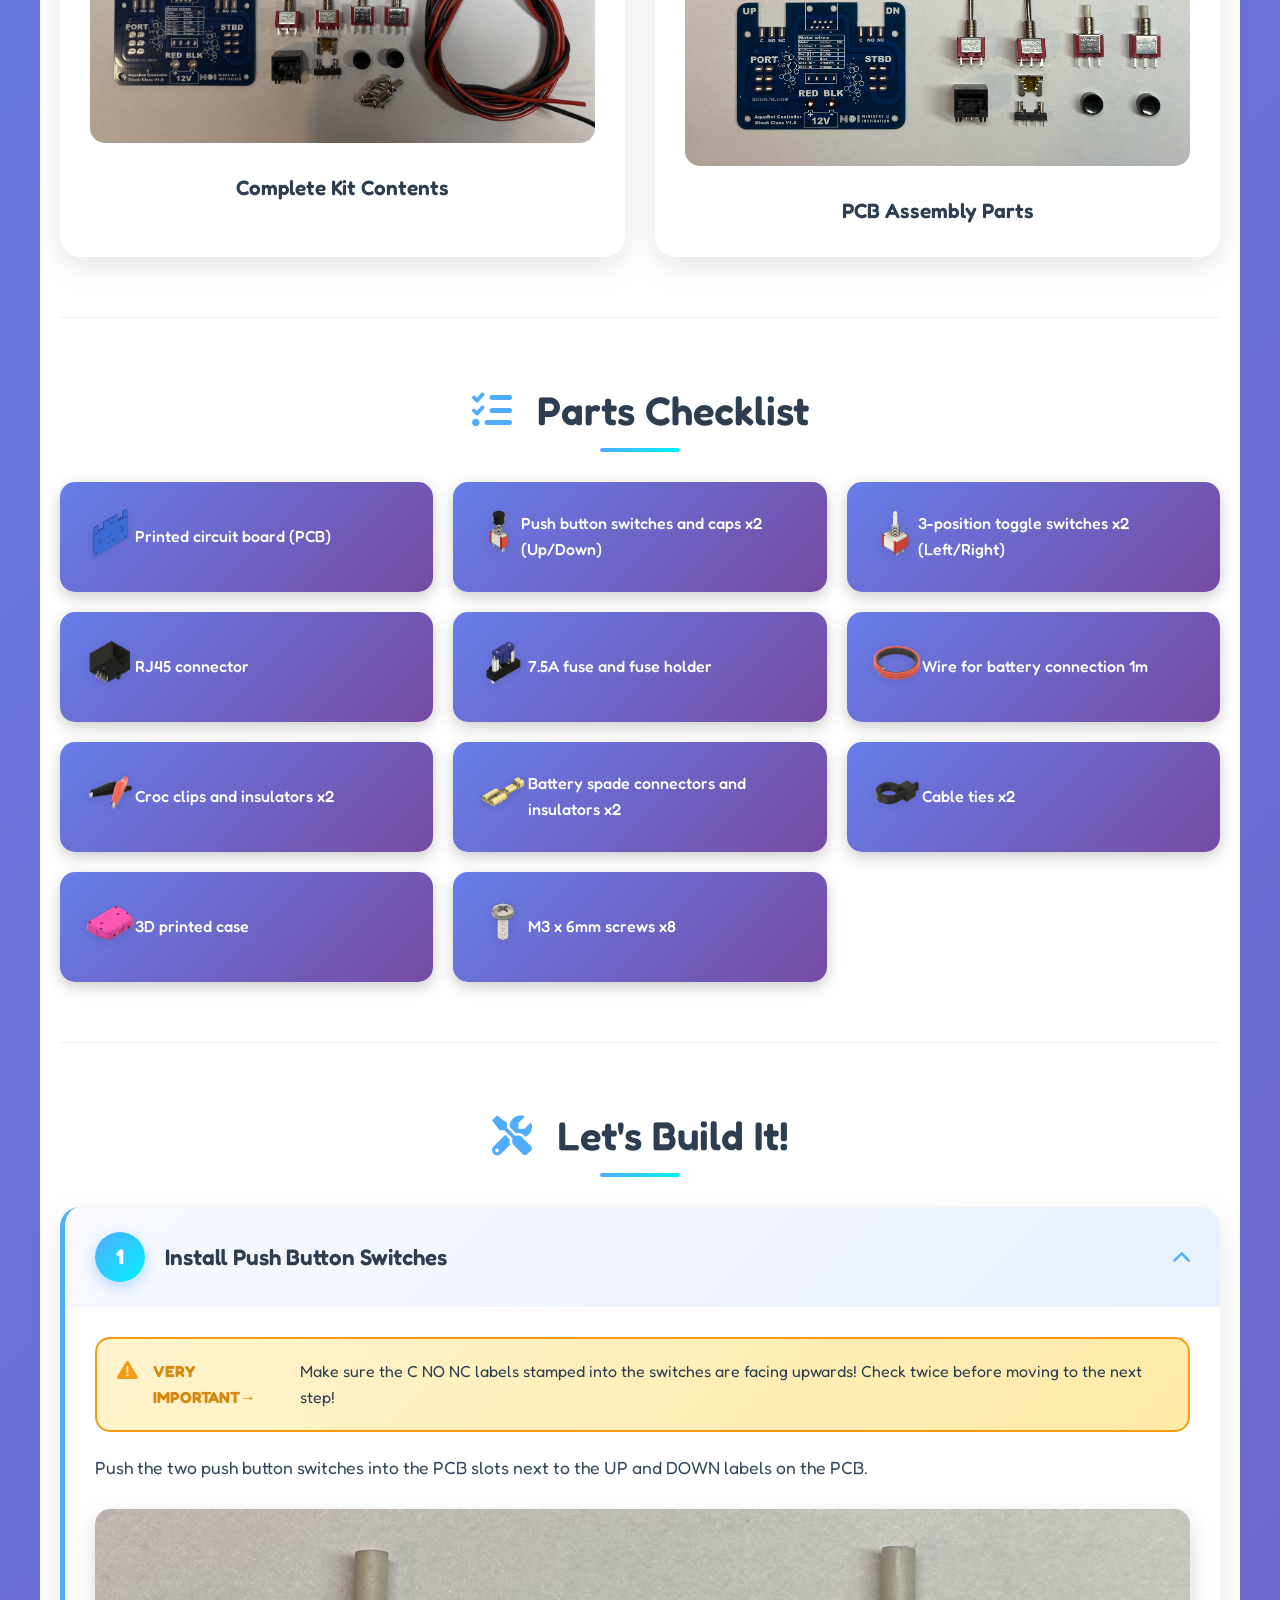
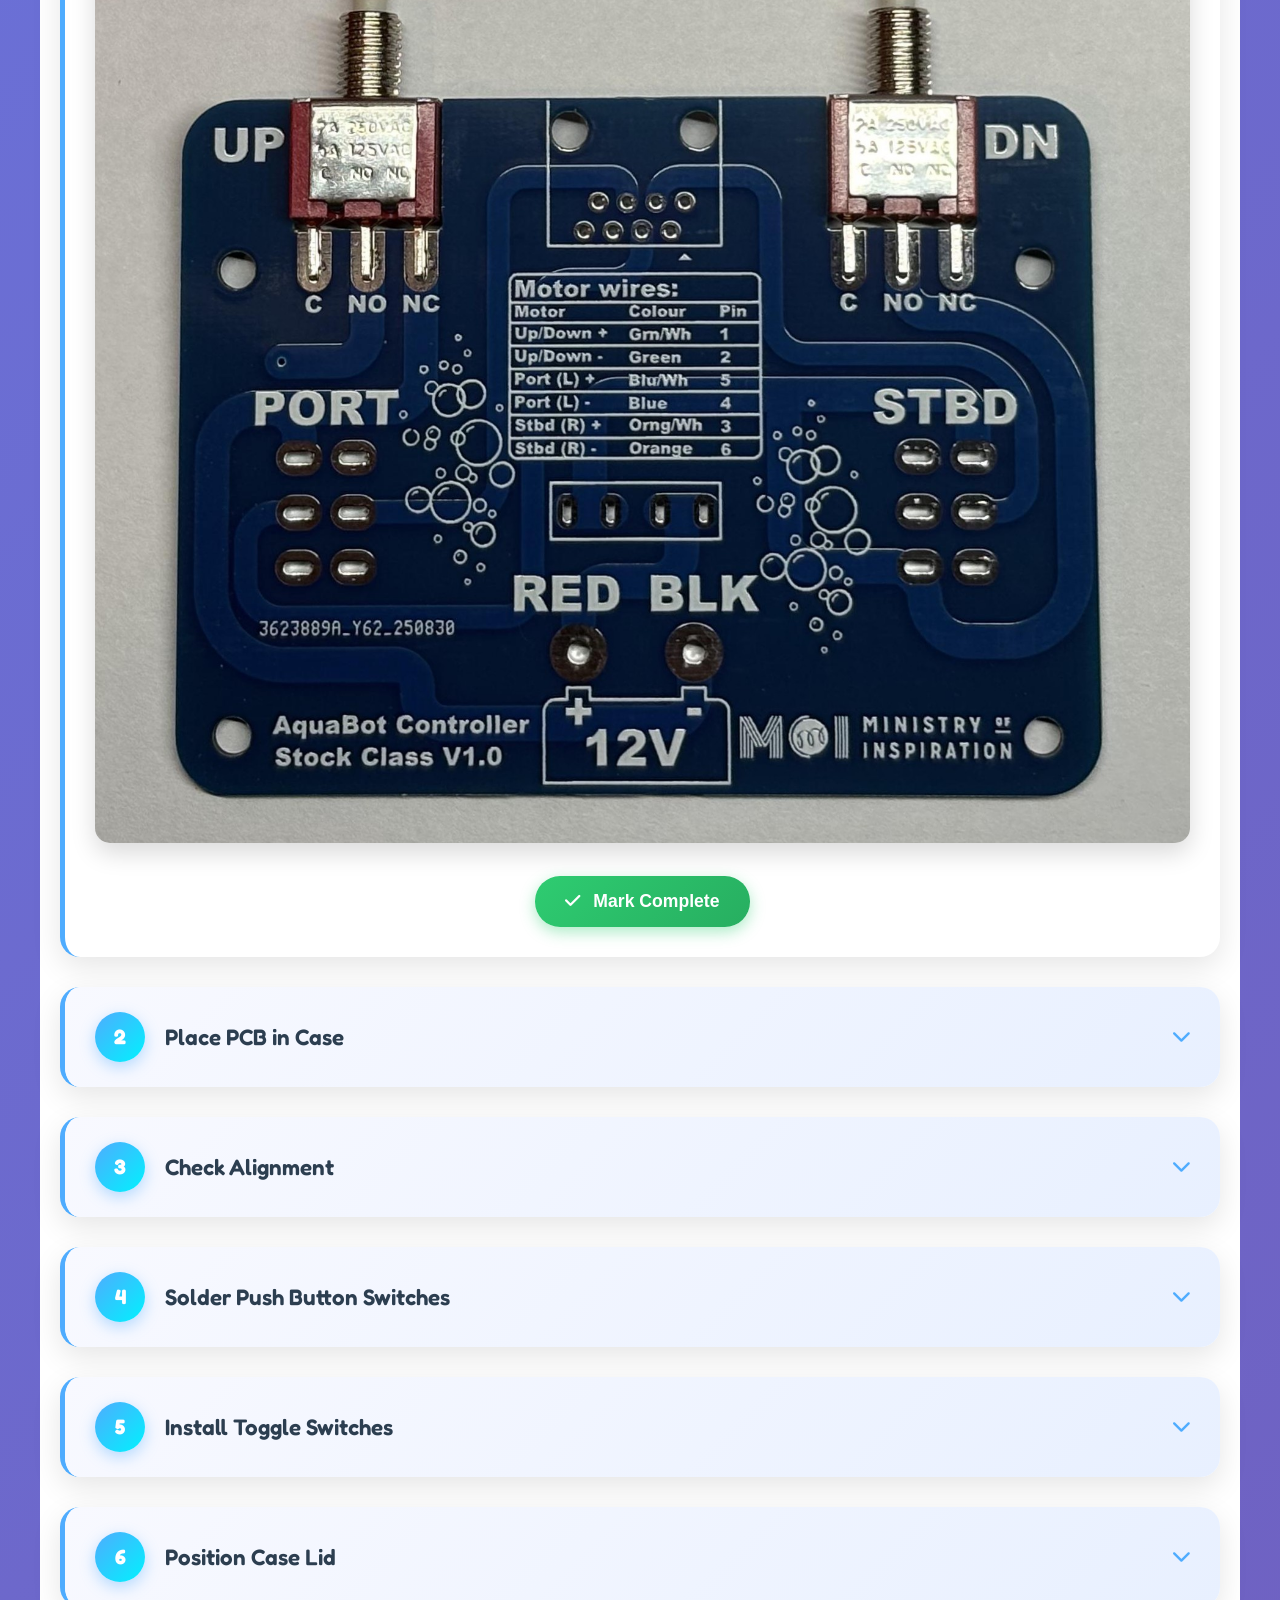
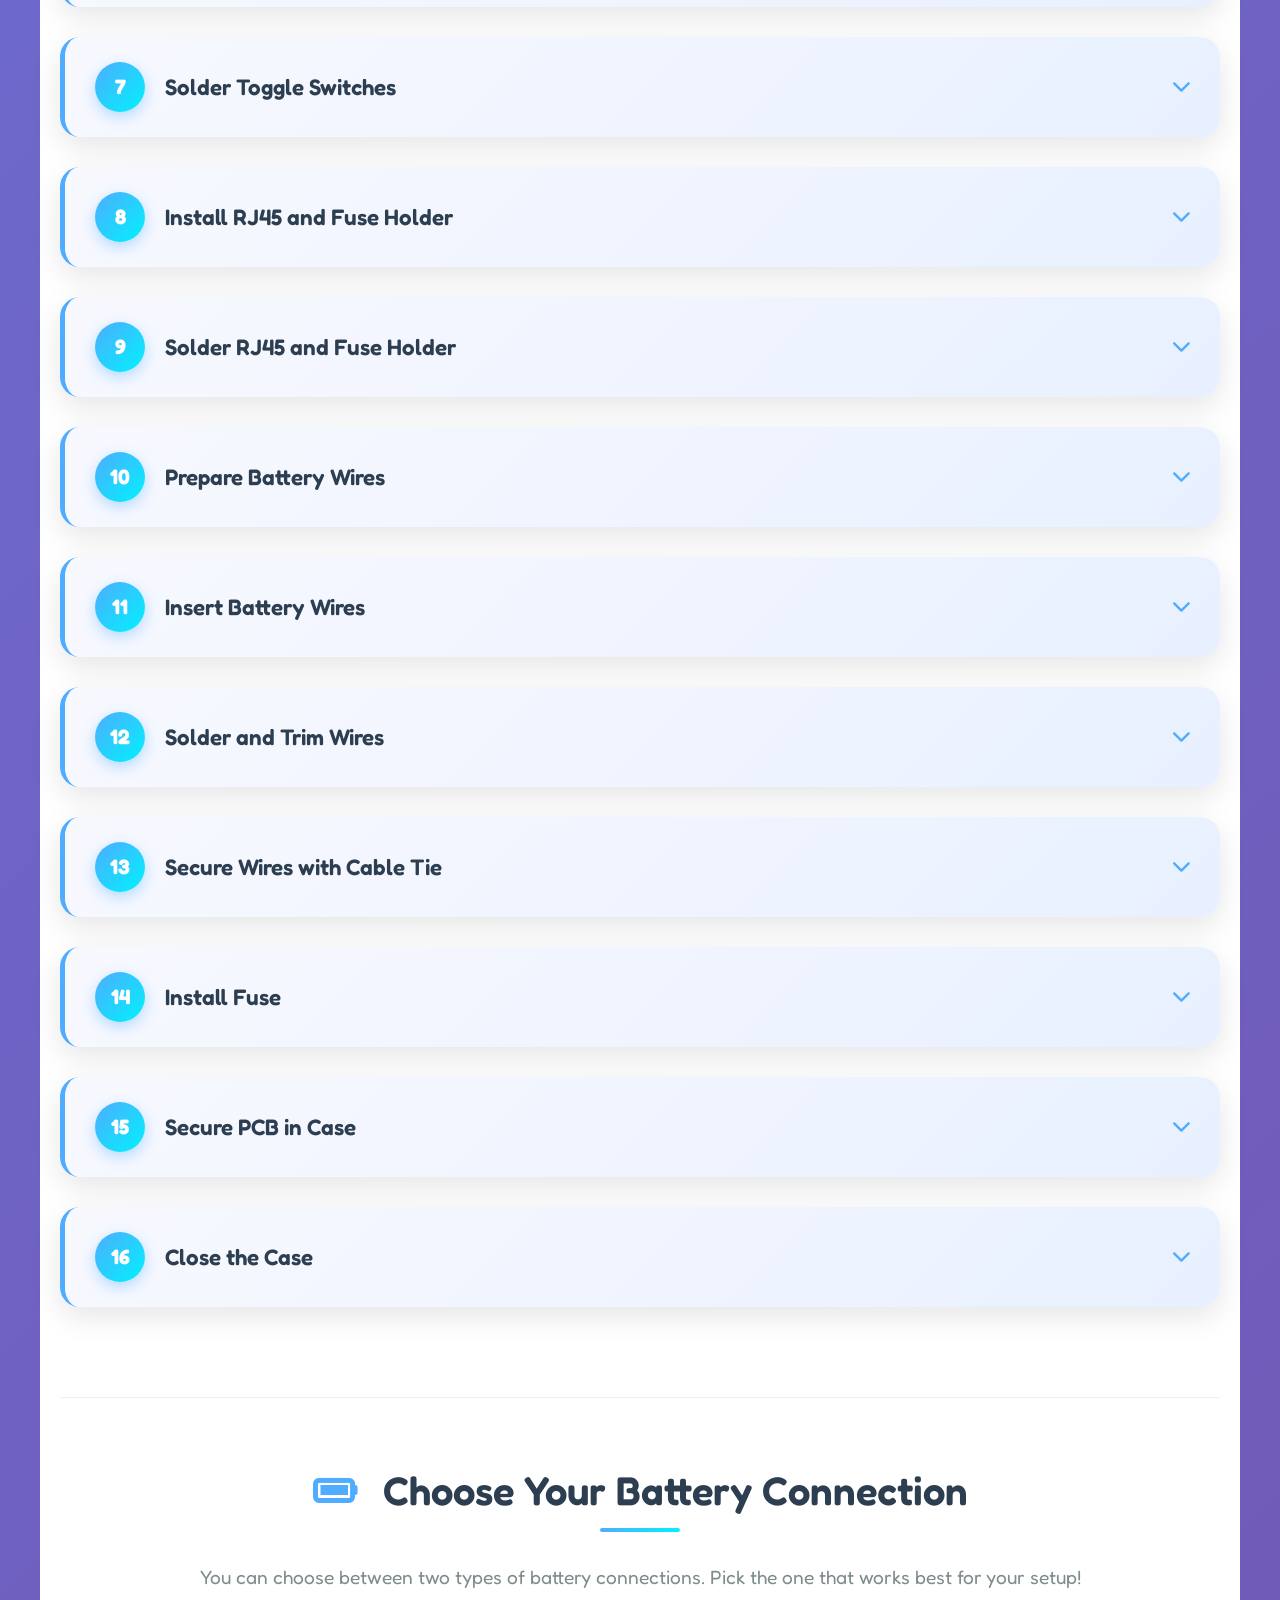
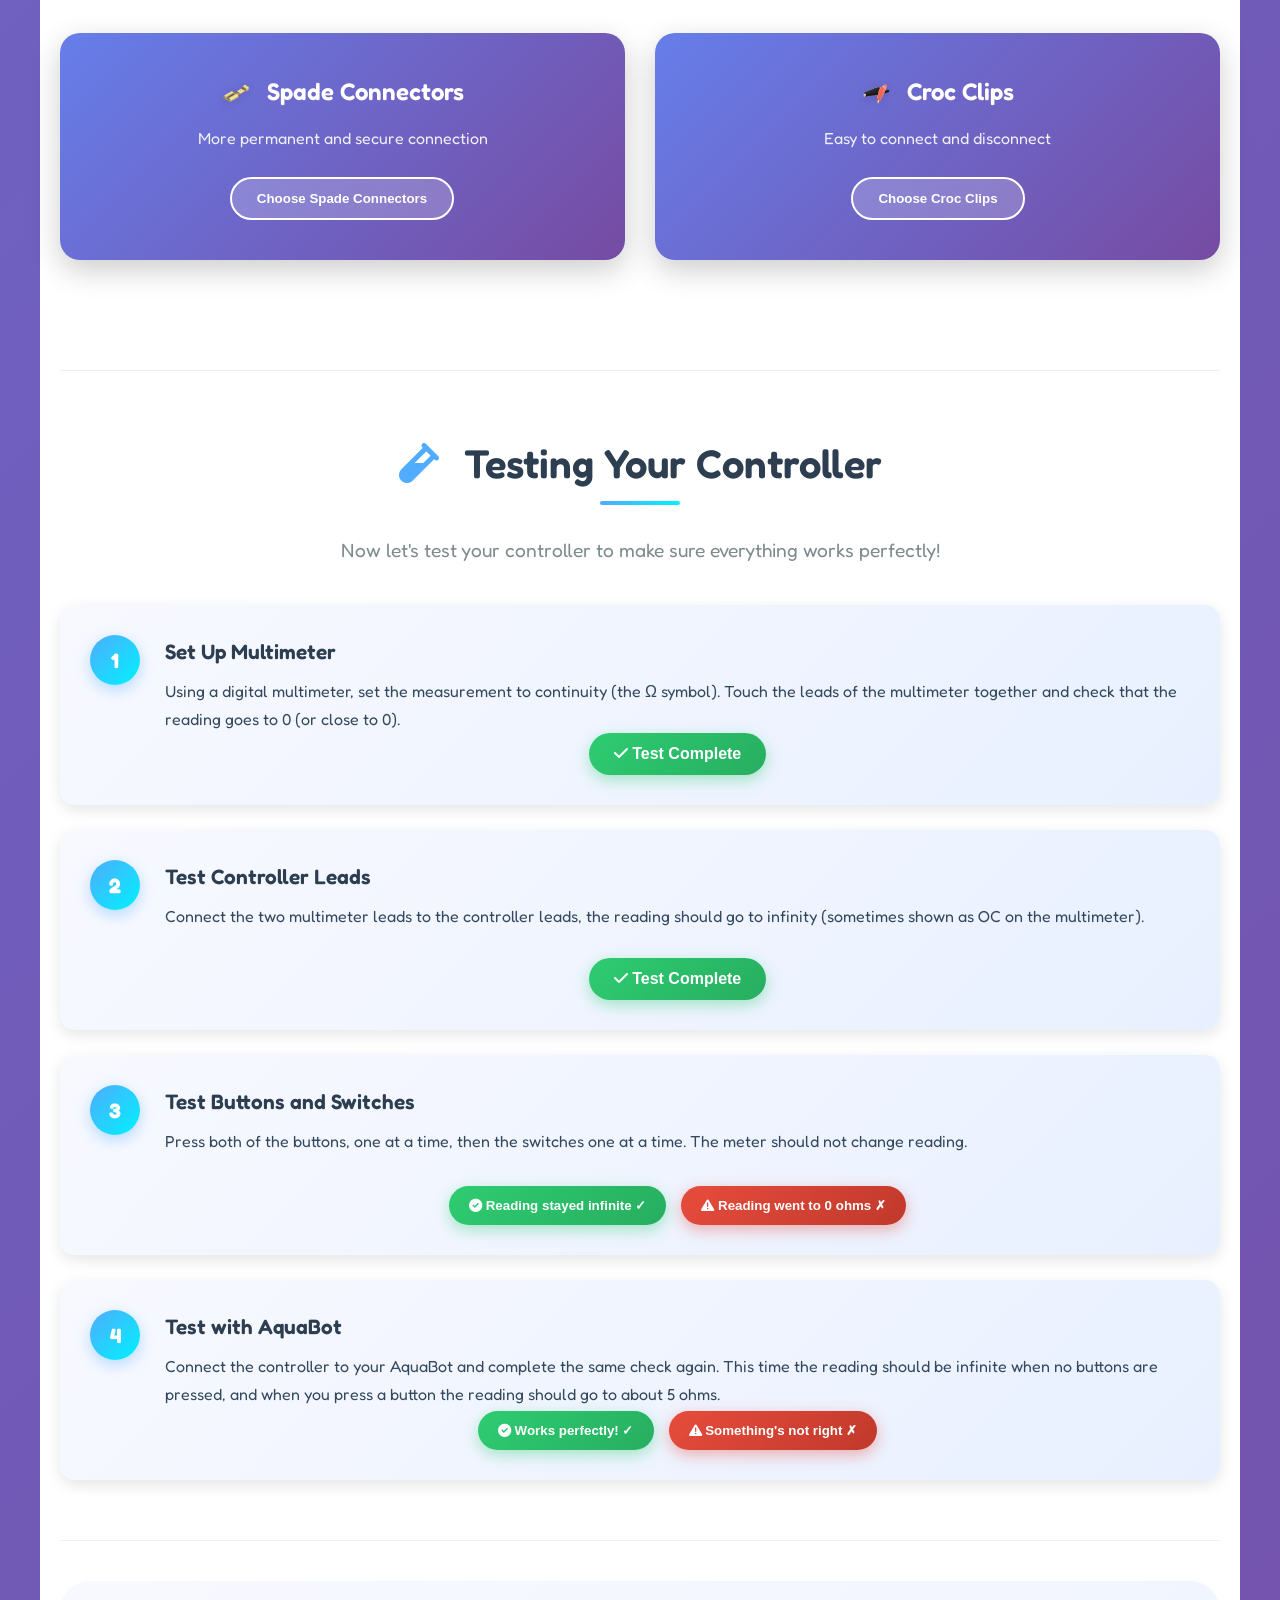
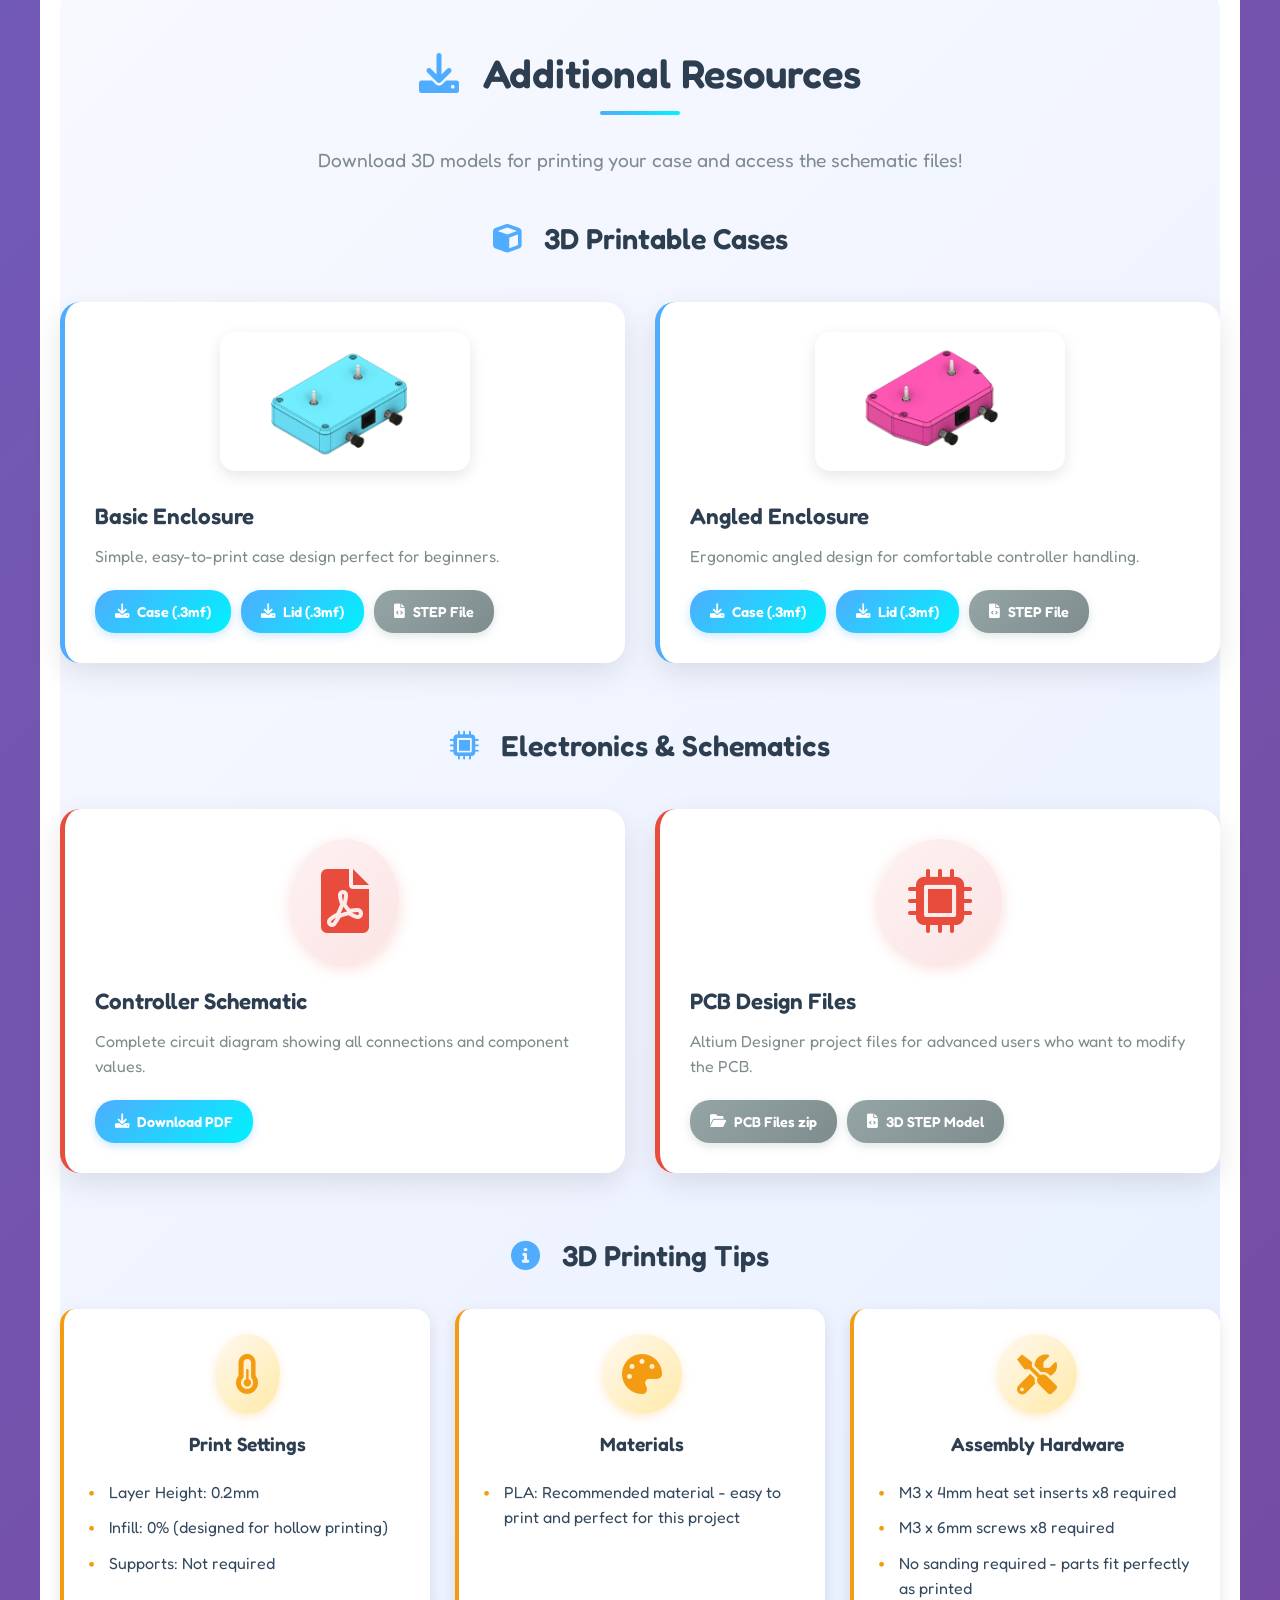
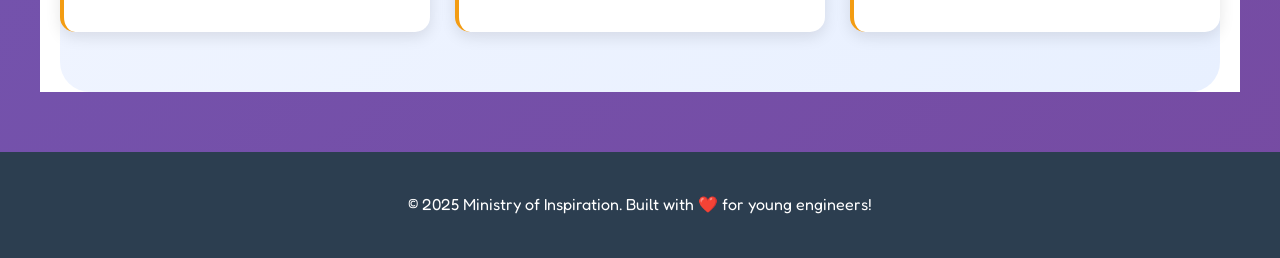
==== commit 1c4947ba: "Typo correction" ====
--- a/index.html
+++ b/index.html
@@ -1125,7 +1125,7 @@
 
     <footer class="footer">
         <div class="container">
-            <p>&copy; 2024 NZ AquaBots. Built with ❤️ for young engineers!</p>
+            <p>&copy; 2025 Ministry of Inspiration. Built with ❤️ for young engineers!</p>
         </div>
     </footer>
 
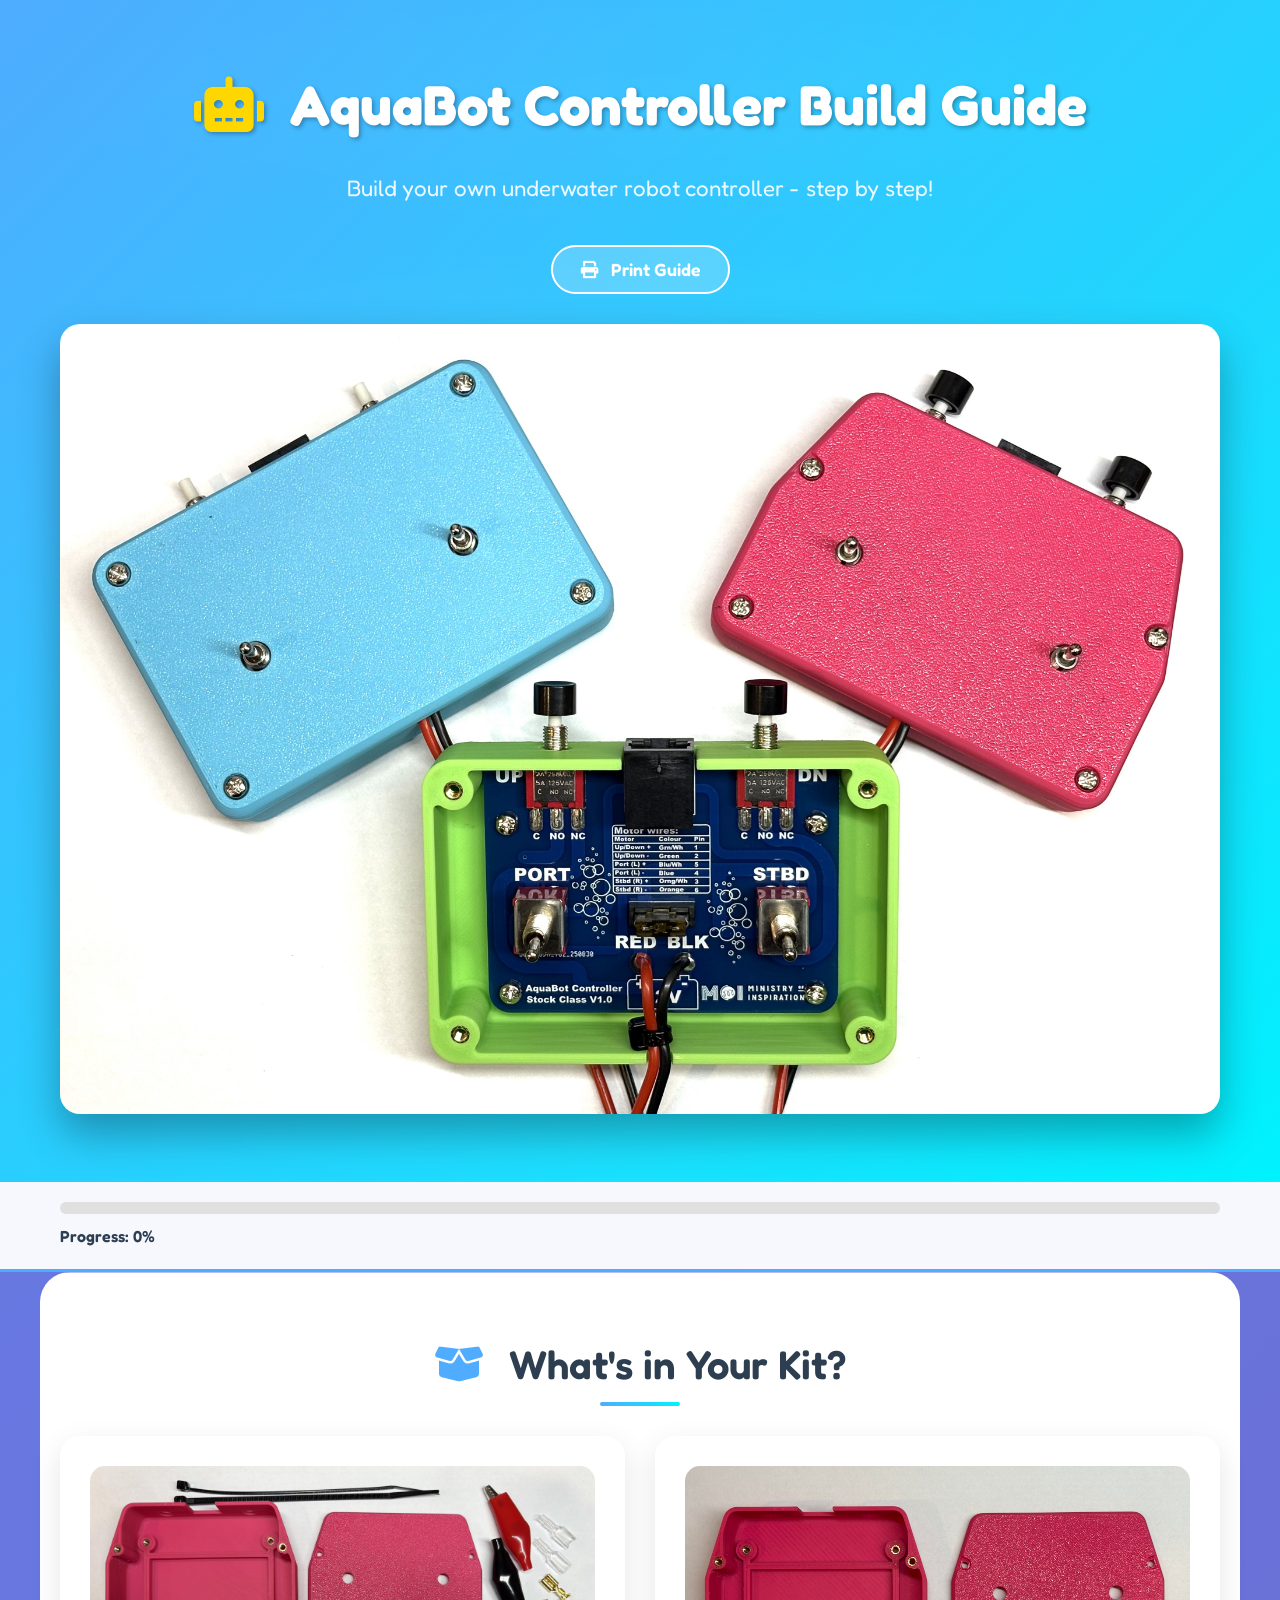
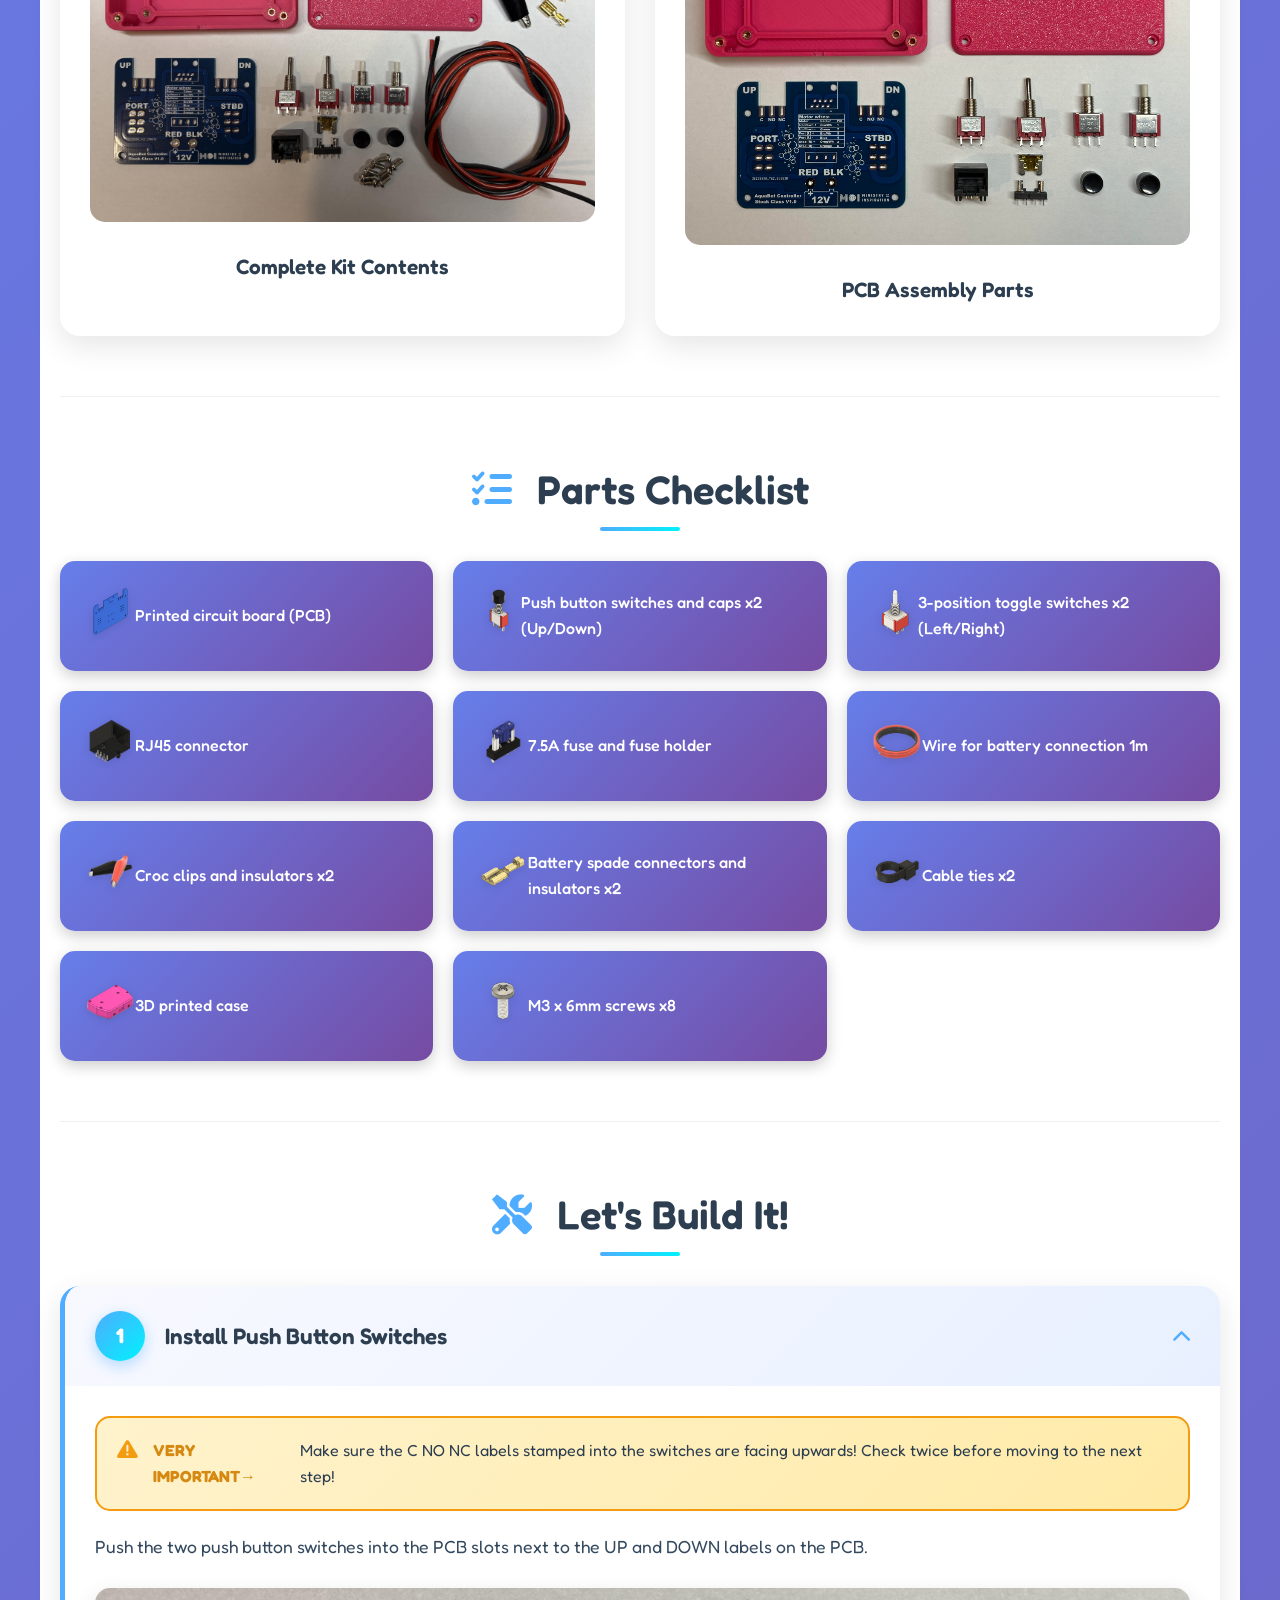
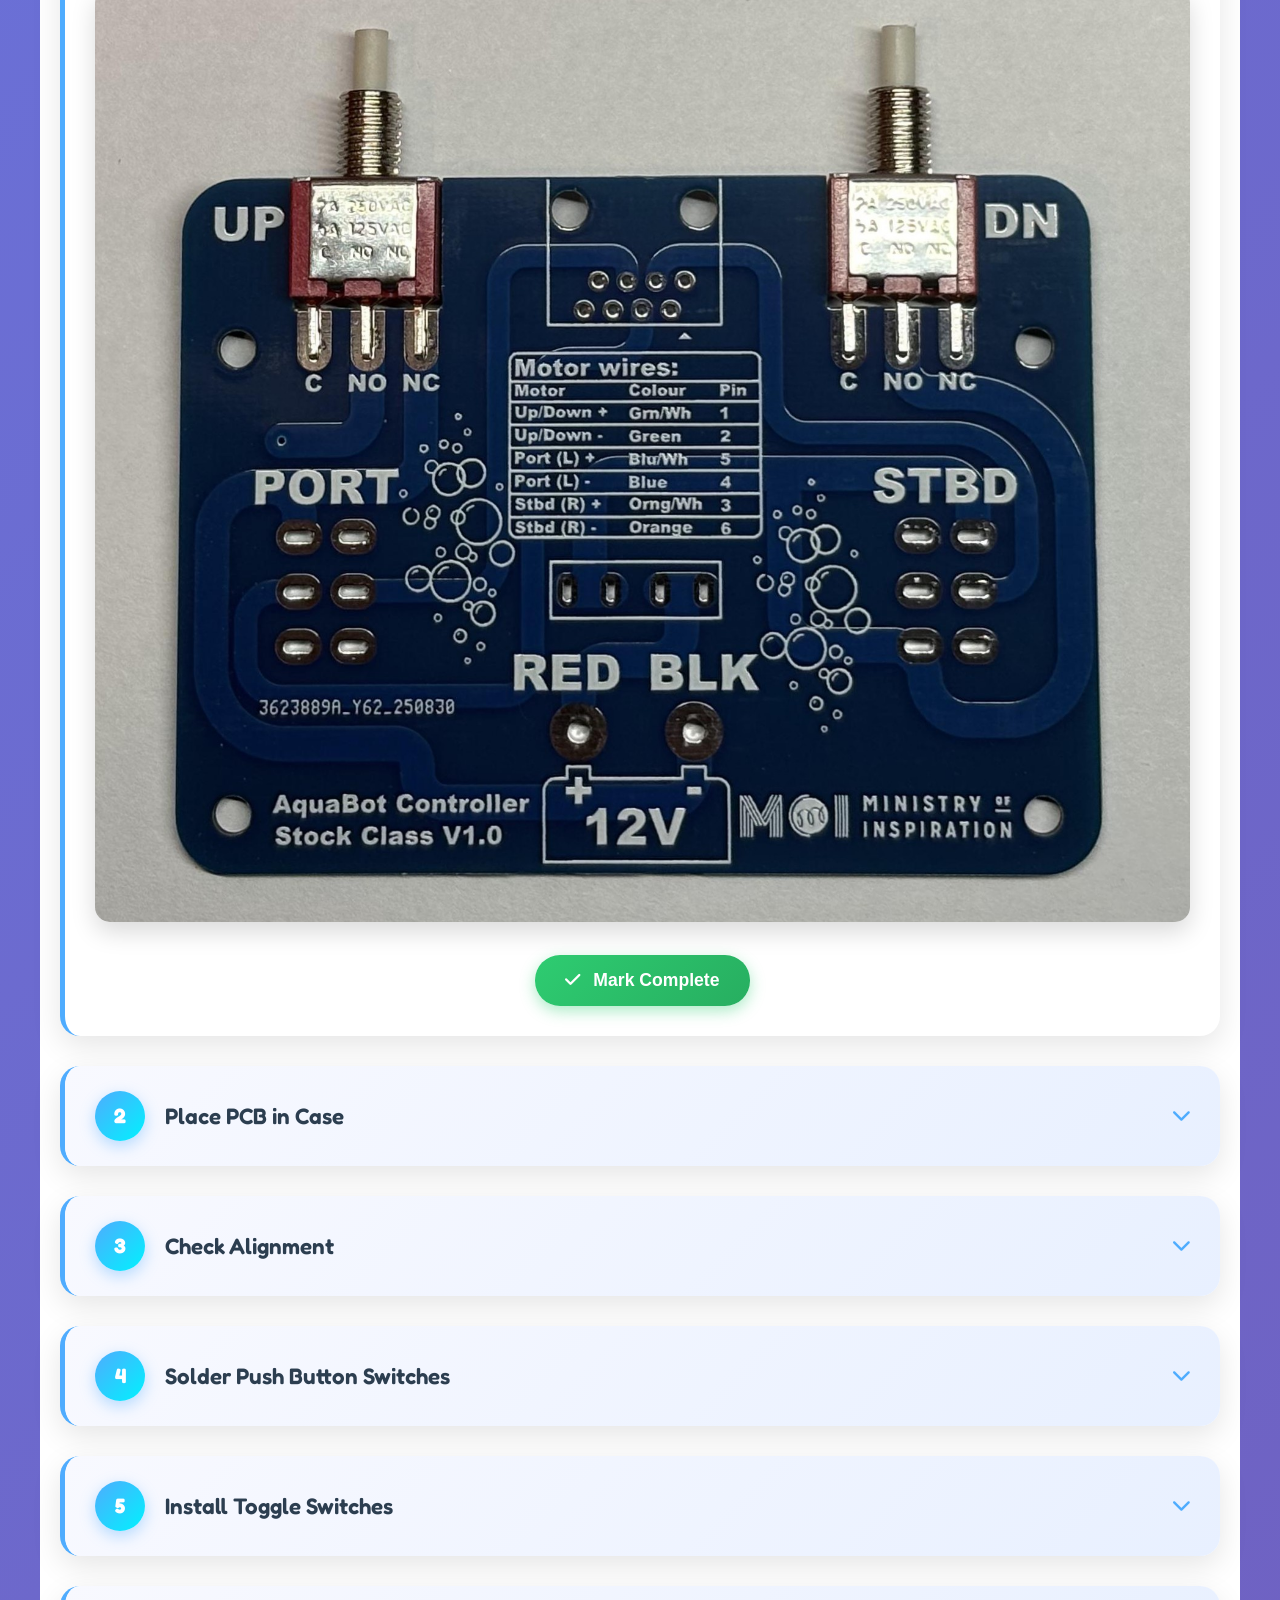
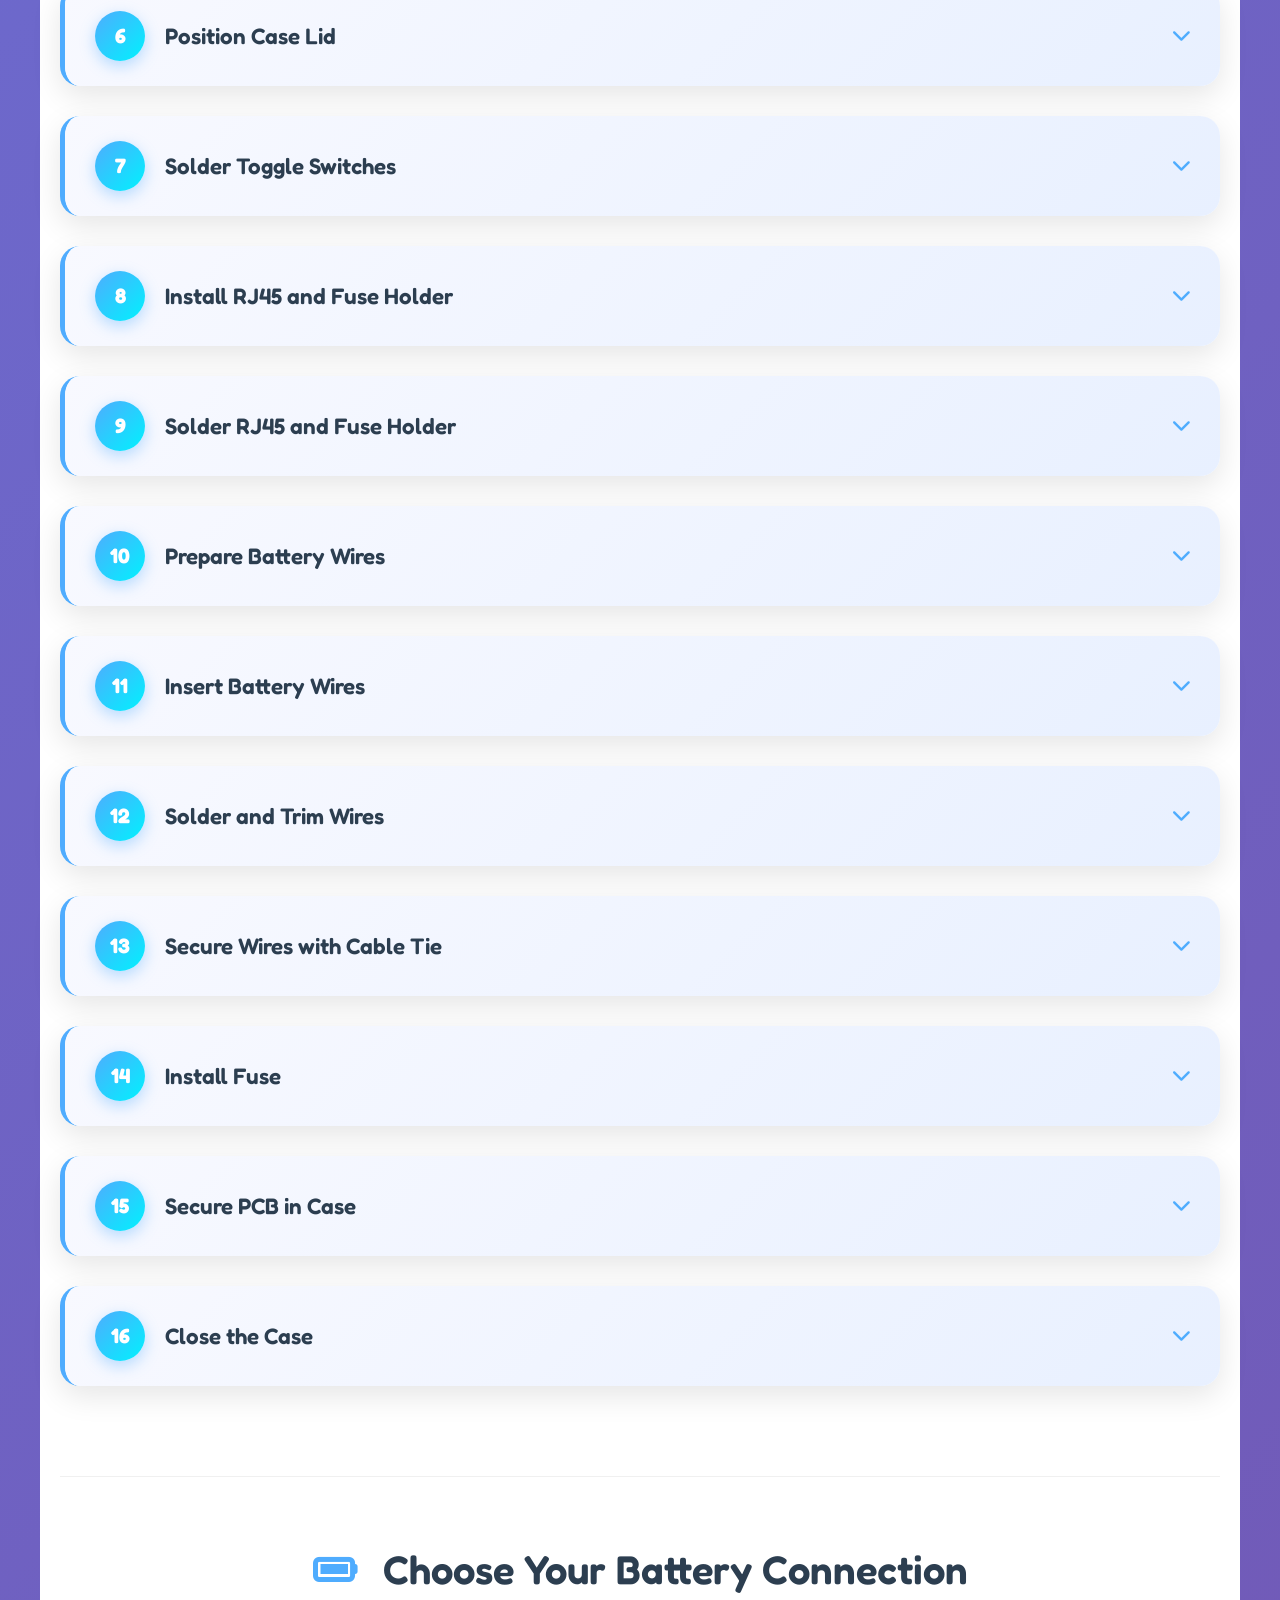
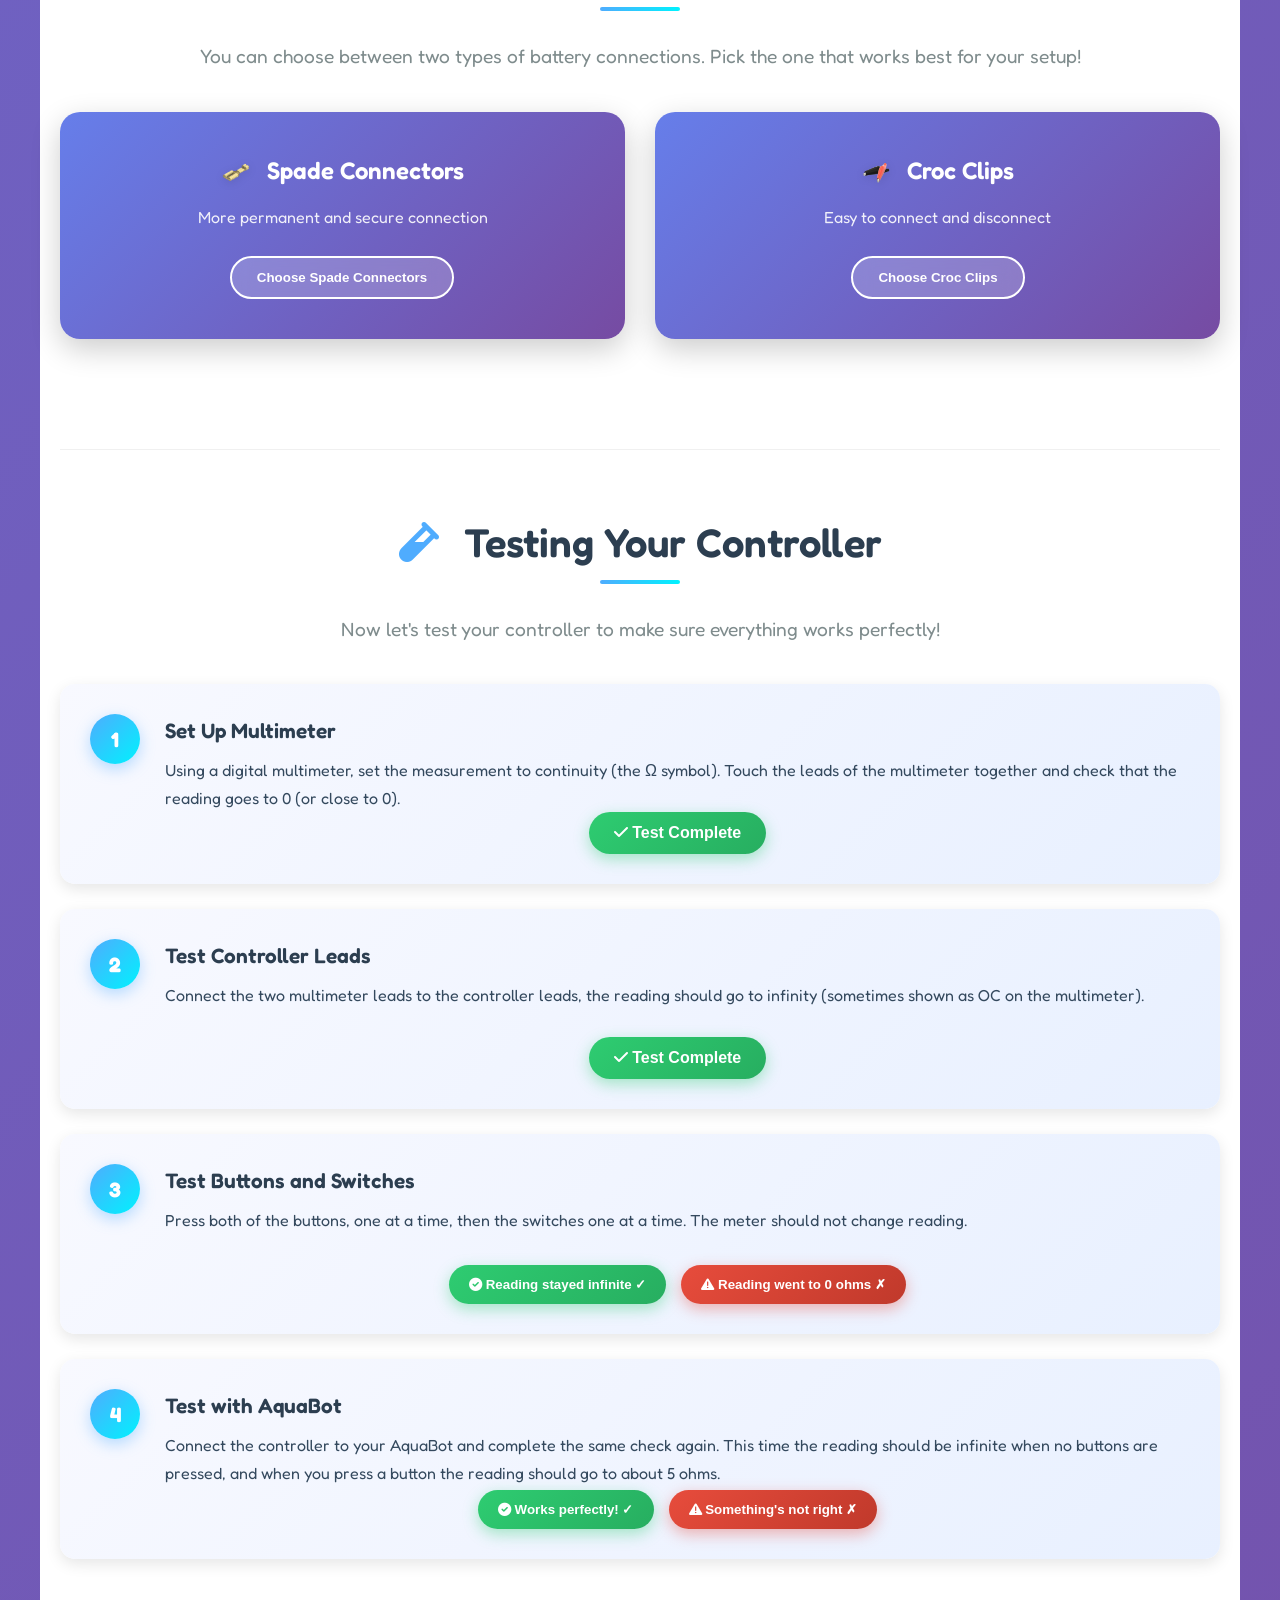
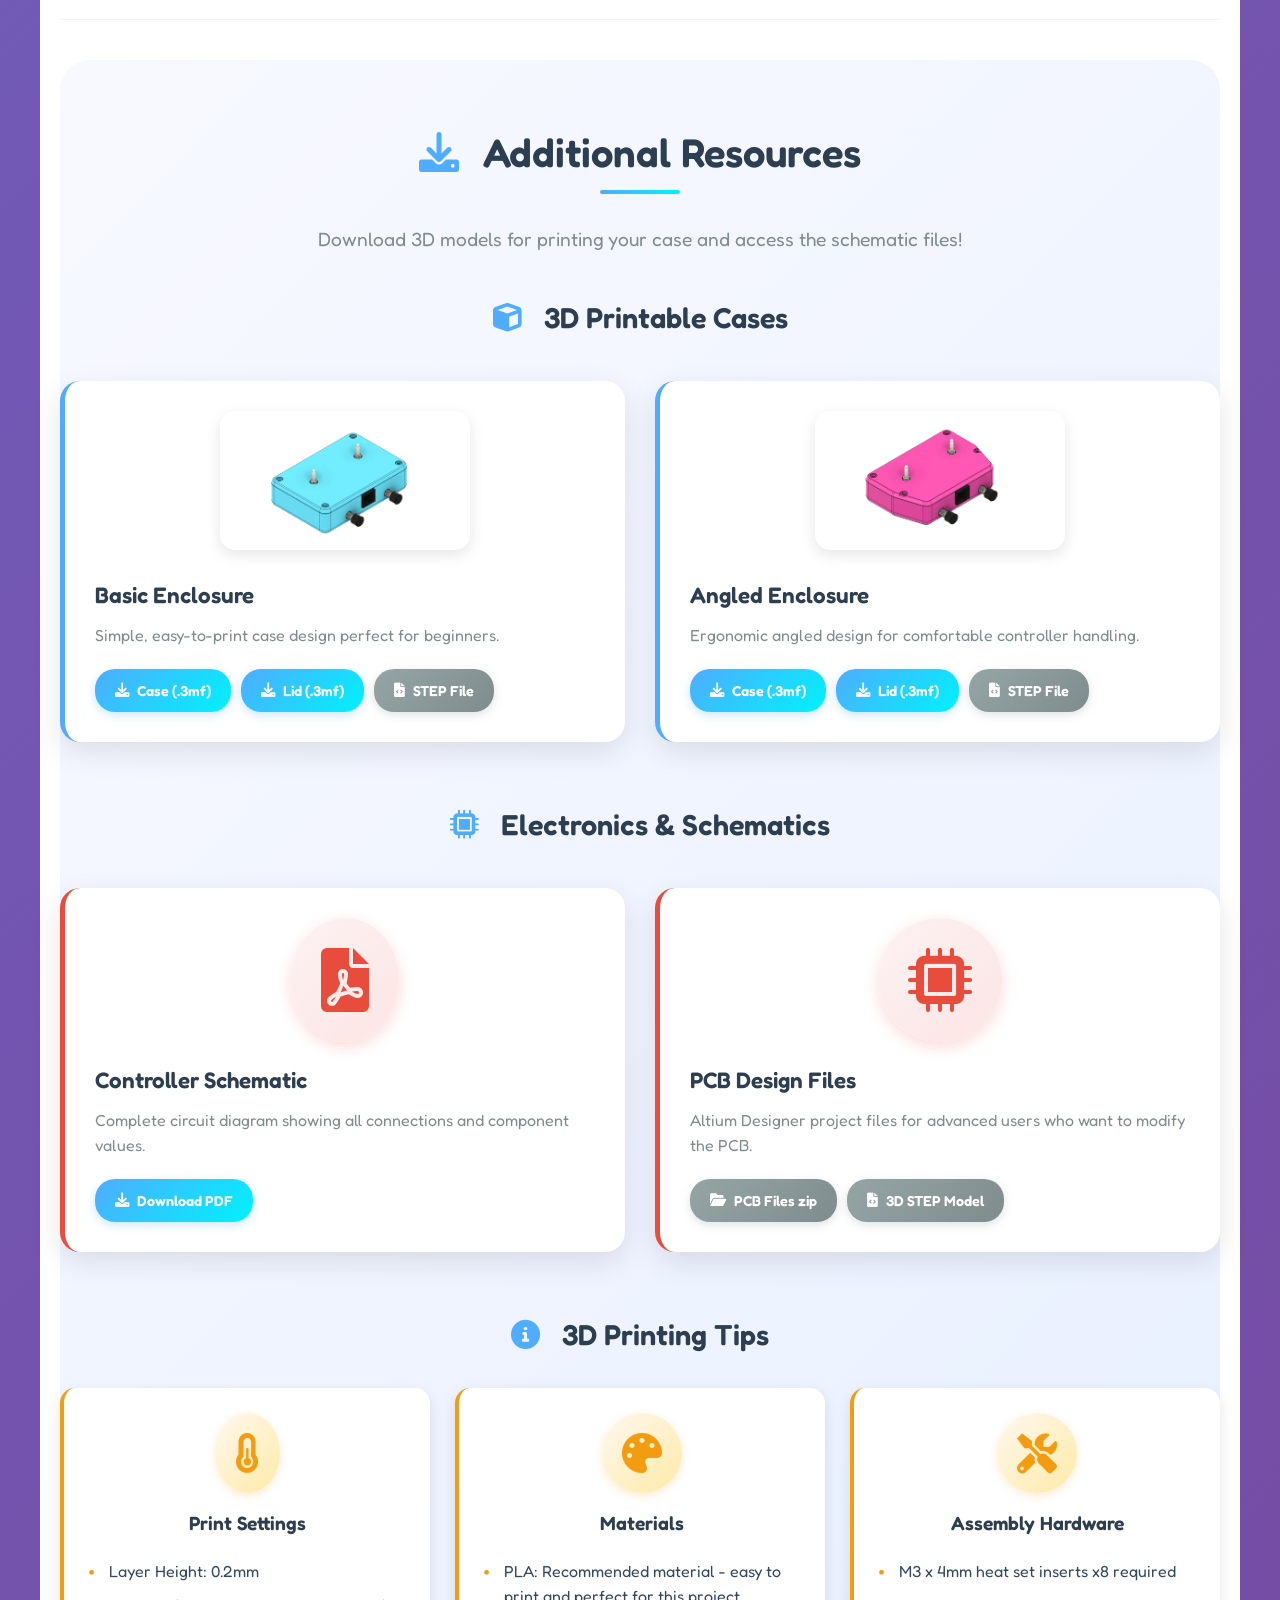
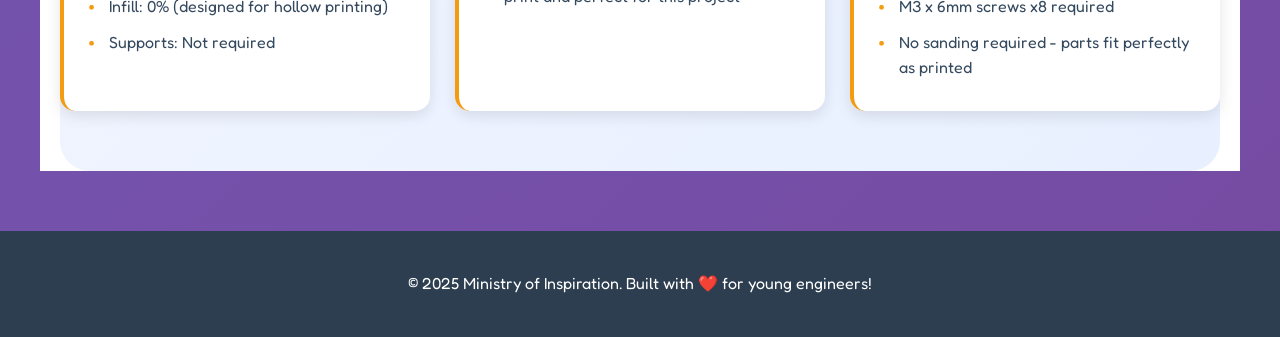
==== commit 34c3c3f5: "Added print button and formatting" ====
--- a/index.html
+++ b/index.html
@@ -16,6 +16,14 @@
                 AquaBot Controller Build Guide
             </h1>
             <p class="subtitle">Build your own underwater robot controller - step by step!</p>
+            <button class="btn-print" onclick="printGuide()">
+                <i class="fas fa-print"></i>
+                Print Guide
+            </button>
+            <div class="print-qr">
+                <img src="images/qr-code.png" alt="QR code to web version" class="qr-img">
+                <p>Scan for the interactive web version</p>
+            </div>
             <div class="hero-image">
                 <img src="images/Controllers.jpeg" alt="Completed AquaBot Controllers" class="hero-img">
             </div>
--- a/styles.css
+++ b/styles.css
@@ -965,6 +965,40 @@
     left: 0;
 }
 
+/* QR Code - hidden on screen */
+.print-qr {
+    display: none;
+}
+
+/* Print Button */
+.btn-print {
+    background: rgba(255,255,255,0.2);
+    color: white;
+    border: 2px solid white;
+    padding: 12px 28px;
+    border-radius: 25px;
+    font-size: 1.1rem;
+    font-weight: 600;
+    cursor: pointer;
+    transition: all 0.3s ease;
+    backdrop-filter: blur(10px);
+    margin-bottom: 30px;
+    position: relative;
+    z-index: 1;
+    font-family: 'Fredoka', sans-serif;
+}
+
+.btn-print:hover {
+    background: white;
+    color: #4facfe;
+    transform: translateY(-2px);
+    box-shadow: 0 5px 15px rgba(0,0,0,0.2);
+}
+
+.btn-print i {
+    margin-right: 8px;
+}
+
 /* Footer */
 .footer {
     background: #2c3e50;
@@ -1076,3 +1110,446 @@
         margin-bottom: 10px;
     }
 }
+
+/* ==================== PRINT STYLES ==================== */
+@media print {
+    /* Reset page basics */
+    * {
+        -webkit-print-color-adjust: exact !important;
+        print-color-adjust: exact !important;
+        color-adjust: exact !important;
+        box-shadow: none !important;
+        text-shadow: none !important;
+        transform: none !important;
+        overflow: visible !important;
+    }
+
+    @page {
+        size: A4;
+        margin: 12mm 10mm 16mm 10mm;
+
+        @bottom-center {
+            content: 'Page ' counter(page);
+            font-family: 'Fredoka', sans-serif;
+            font-size: 9pt;
+            color: #888;
+        }
+    }
+
+    body {
+        background: white !important;
+        color: #222 !important;
+        font-size: 10pt;
+        line-height: 1.4;
+    }
+
+    main {
+        border-radius: 0 !important;
+        padding-bottom: 0 !important;
+        position: static !important;
+        z-index: auto !important;
+    }
+
+    /* Hide non-print elements */
+    .btn-print,
+    .progress-nav,
+    .btn-complete,
+    .btn-test-complete,
+    .btn-test-pass,
+    .btn-test-fail,
+    .btn-trouble-fixed,
+    .btn-retest,
+    .btn-celebrate,
+    .btn-start-again,
+    .step-actions,
+    .test-actions,
+    .test-result-options,
+    .trouble-actions,
+    .trouble-complete,
+    .testing-complete,
+    .step-toggle,
+    .choice-btn,
+    .resources-section,
+    .footer,
+    .toast,
+    .hero-image {
+        display: none !important;
+    }
+
+    /* Print title header */
+    .hero-section {
+        background: white !important;
+        color: #222 !important;
+        padding: 30px 0 20px !important;
+        text-align: center;
+        border-bottom: 3px solid #4facfe;
+        margin-bottom: 10px !important;
+    }
+
+    .hero-section::before {
+        display: none !important;
+    }
+
+    .main-title {
+        font-size: 22pt !important;
+        color: #2c3e50 !important;
+        margin-bottom: 6px !important;
+    }
+
+    .main-title i {
+        color: #4facfe !important;
+        animation: none !important;
+    }
+
+    .subtitle {
+        font-size: 11pt !important;
+        color: #555 !important;
+        margin-bottom: 0 !important;
+    }
+
+    /* QR code visible in print */
+    .print-qr {
+        display: block !important;
+        text-align: center;
+        margin-top: 10px;
+    }
+
+    .print-qr .qr-img {
+        width: 90px !important;
+        height: 90px !important;
+    }
+
+    .print-qr p {
+        font-size: 8pt !important;
+        color: #666 !important;
+        margin-top: 2px !important;
+    }
+
+    .container {
+        max-width: 100% !important;
+        padding: 0 !important;
+    }
+
+    /* Sections */
+    .section {
+        padding: 8px 0 !important;
+        border-bottom: none !important;
+    }
+
+    .section-title {
+        font-size: 14pt !important;
+        margin-bottom: 8px !important;
+        text-align: left !important;
+        page-break-after: avoid !important;
+    }
+
+    .section-title::after {
+        display: none !important;
+    }
+
+    .section-title i {
+        font-size: 14pt !important;
+    }
+
+    .section-description {
+        font-size: 9pt !important;
+        margin-bottom: 8px !important;
+        text-align: left !important;
+    }
+
+    /* Kit overview - compact for print */
+    .kit-overview {
+        padding: 4px 0 !important;
+    }
+
+    .kit-images {
+        grid-template-columns: repeat(2, 1fr) !important;
+        gap: 10px !important;
+        margin-top: 8px !important;
+    }
+
+    .kit-image-card {
+        padding: 8px !important;
+        border-radius: 4px !important;
+        border: 1px solid #ccc !important;
+    }
+
+    .kit-image-card h3 {
+        font-size: 9pt !important;
+        margin-top: 4px !important;
+    }
+
+    .kit-img {
+        border-radius: 4px !important;
+        margin-bottom: 4px !important;
+    }
+
+    /* Parts list - compact grid */
+    .parts-grid {
+        grid-template-columns: repeat(3, 1fr) !important;
+        gap: 4px !important;
+        margin-top: 8px !important;
+    }
+
+    .part-item {
+        padding: 6px 10px !important;
+        border-radius: 4px !important;
+        font-size: 8pt !important;
+        border: 1px solid #ccc !important;
+        background: #f0f0f0 !important;
+        color: #222 !important;
+    }
+
+    .part-icon {
+        width: 24px !important;
+        height: 24px !important;
+        margin-bottom: 0 !important;
+        margin-right: 6px !important;
+    }
+
+    /* Step cards - compact print layout */
+    .step-card {
+        border-radius: 4px !important;
+        margin-bottom: 6px !important;
+        border: 1px solid #ccc !important;
+        border-left: 3px solid #4facfe !important;
+        page-break-inside: avoid !important;
+        break-inside: avoid !important;
+    }
+
+    .step-card.completed {
+        border-left-color: #4facfe !important;
+        background: white !important;
+    }
+
+    /* Force all step content visible */
+    .step-content {
+        display: block !important;
+        padding: 6px 10px !important;
+        animation: none !important;
+    }
+
+    .step-header {
+        padding: 6px 10px !important;
+        background: #f5f7ff !important;
+    }
+
+    .step-card.completed .step-header {
+        background: #f5f7ff !important;
+    }
+
+    .step-number {
+        width: 28px !important;
+        height: 28px !important;
+        font-size: 10pt !important;
+        margin-right: 10px !important;
+        flex-shrink: 0 !important;
+    }
+
+    .step-card.completed .step-number {
+        background: linear-gradient(135deg, #4facfe 0%, #00f2fe 100%) !important;
+    }
+
+    .step-card.completed .step-number::after {
+        display: none !important;
+    }
+
+    .step-header h3 {
+        font-size: 10pt !important;
+    }
+
+    .step-text {
+        margin-bottom: 4px !important;
+    }
+
+    .step-text p {
+        font-size: 9pt !important;
+        line-height: 1.3 !important;
+    }
+
+    /* Warning boxes compact */
+    .warning-box {
+        padding: 6px 10px !important;
+        margin-bottom: 4px !important;
+        border-radius: 4px !important;
+        font-size: 8pt !important;
+    }
+
+    .warning-box i {
+        font-size: 10pt !important;
+        margin-right: 6px !important;
+    }
+
+    /* Step images - compact */
+    .step-image, .step-images {
+        margin-bottom: 4px !important;
+    }
+
+    .step-img {
+        max-height: 140px !important;
+        width: auto !important;
+        border-radius: 4px !important;
+        box-shadow: none !important;
+        border: 1px solid #ddd !important;
+    }
+
+    .step-images {
+        grid-template-columns: repeat(auto-fit, minmax(120px, 1fr)) !important;
+        gap: 6px !important;
+    }
+
+    /* Force connection sections visible */
+    .connection-steps {
+        display: block !important;
+        border-top: 2px solid #4facfe !important;
+        margin-top: 10px !important;
+        padding-top: 10px !important;
+    }
+
+    .connection-title {
+        font-size: 12pt !important;
+        margin-bottom: 8px !important;
+    }
+
+    /* Connection choice cards */
+    .connection-choice {
+        display: none !important;
+    }
+
+    /* Print section divider labels */
+    #spade-steps::before {
+        content: 'Option A: Spade Connectors';
+        display: block;
+        font-size: 12pt;
+        font-weight: 700;
+        color: #2c3e50;
+        margin-bottom: 8px;
+        padding: 4px 0;
+        border-bottom: 1px solid #4facfe;
+    }
+
+    #croc-steps {
+        page-break-before: always !important;
+        break-before: page !important;
+    }
+
+    #croc-steps::before {
+        content: 'Option B: Croc Clips';
+        display: block;
+        font-size: 12pt;
+        font-weight: 700;
+        color: #2c3e50;
+        margin-bottom: 8px;
+        padding: 4px 0;
+        border-bottom: 1px solid #4facfe;
+    }
+
+    .connection-steps .connection-title {
+        display: none !important;
+    }
+
+    /* Force troubleshooting visible */
+    .troubleshooting-section {
+        display: block !important;
+    }
+
+    /* Testing section compact */
+    .testing-steps {
+        gap: 6px !important;
+        margin-top: 8px !important;
+    }
+
+    .test-step {
+        padding: 8px 10px !important;
+        border-radius: 4px !important;
+        border: 1px solid #ccc !important;
+        min-height: unset !important;
+        page-break-inside: avoid !important;
+        break-inside: avoid !important;
+    }
+
+    .test-number {
+        width: 28px !important;
+        height: 28px !important;
+        font-size: 10pt !important;
+        margin-right: 10px !important;
+        flex-shrink: 0 !important;
+    }
+
+    .test-content {
+        min-height: unset !important;
+    }
+
+    .test-content h3 {
+        font-size: 10pt !important;
+        margin-bottom: 2px !important;
+    }
+
+    .test-content p {
+        font-size: 9pt !important;
+        line-height: 1.3 !important;
+    }
+
+    /* Troubleshooting compact */
+    .troubleshooting-steps {
+        gap: 6px !important;
+        margin-top: 8px !important;
+    }
+
+    .trouble-step {
+        padding: 8px 10px !important;
+        border-radius: 4px !important;
+        border: 1px solid #ccc !important;
+        border-left: 3px solid #f39c12 !important;
+        page-break-inside: avoid !important;
+        break-inside: avoid !important;
+    }
+
+    .trouble-icon {
+        width: 30px !important;
+        height: 30px !important;
+        font-size: 12pt !important;
+        margin-right: 10px !important;
+        flex-shrink: 0 !important;
+    }
+
+    .trouble-content h3 {
+        font-size: 10pt !important;
+        margin-bottom: 2px !important;
+    }
+
+    .trouble-content p {
+        font-size: 9pt !important;
+        line-height: 1.3 !important;
+    }
+
+    /* Page break control: break before every 4th step card in main build */
+    .build-steps .step-card:nth-child(4n+1):not(:first-child) {
+        page-break-before: always !important;
+        break-before: page !important;
+    }
+
+    /* Page break before battery connection section */
+    .connection-options {
+        page-break-before: always !important;
+        break-before: page !important;
+    }
+
+    /* Page break before testing section */
+    .testing-section {
+        page-break-before: always !important;
+        break-before: page !important;
+    }
+
+    /* Troubleshooting on same page as testing */
+    .troubleshooting-section {
+        page-break-before: auto !important;
+        break-before: auto !important;
+    }
+
+    /* Parts list on its own page */
+    .parts-list {
+        page-break-after: always !important;
+        break-after: page !important;
+    }
+}
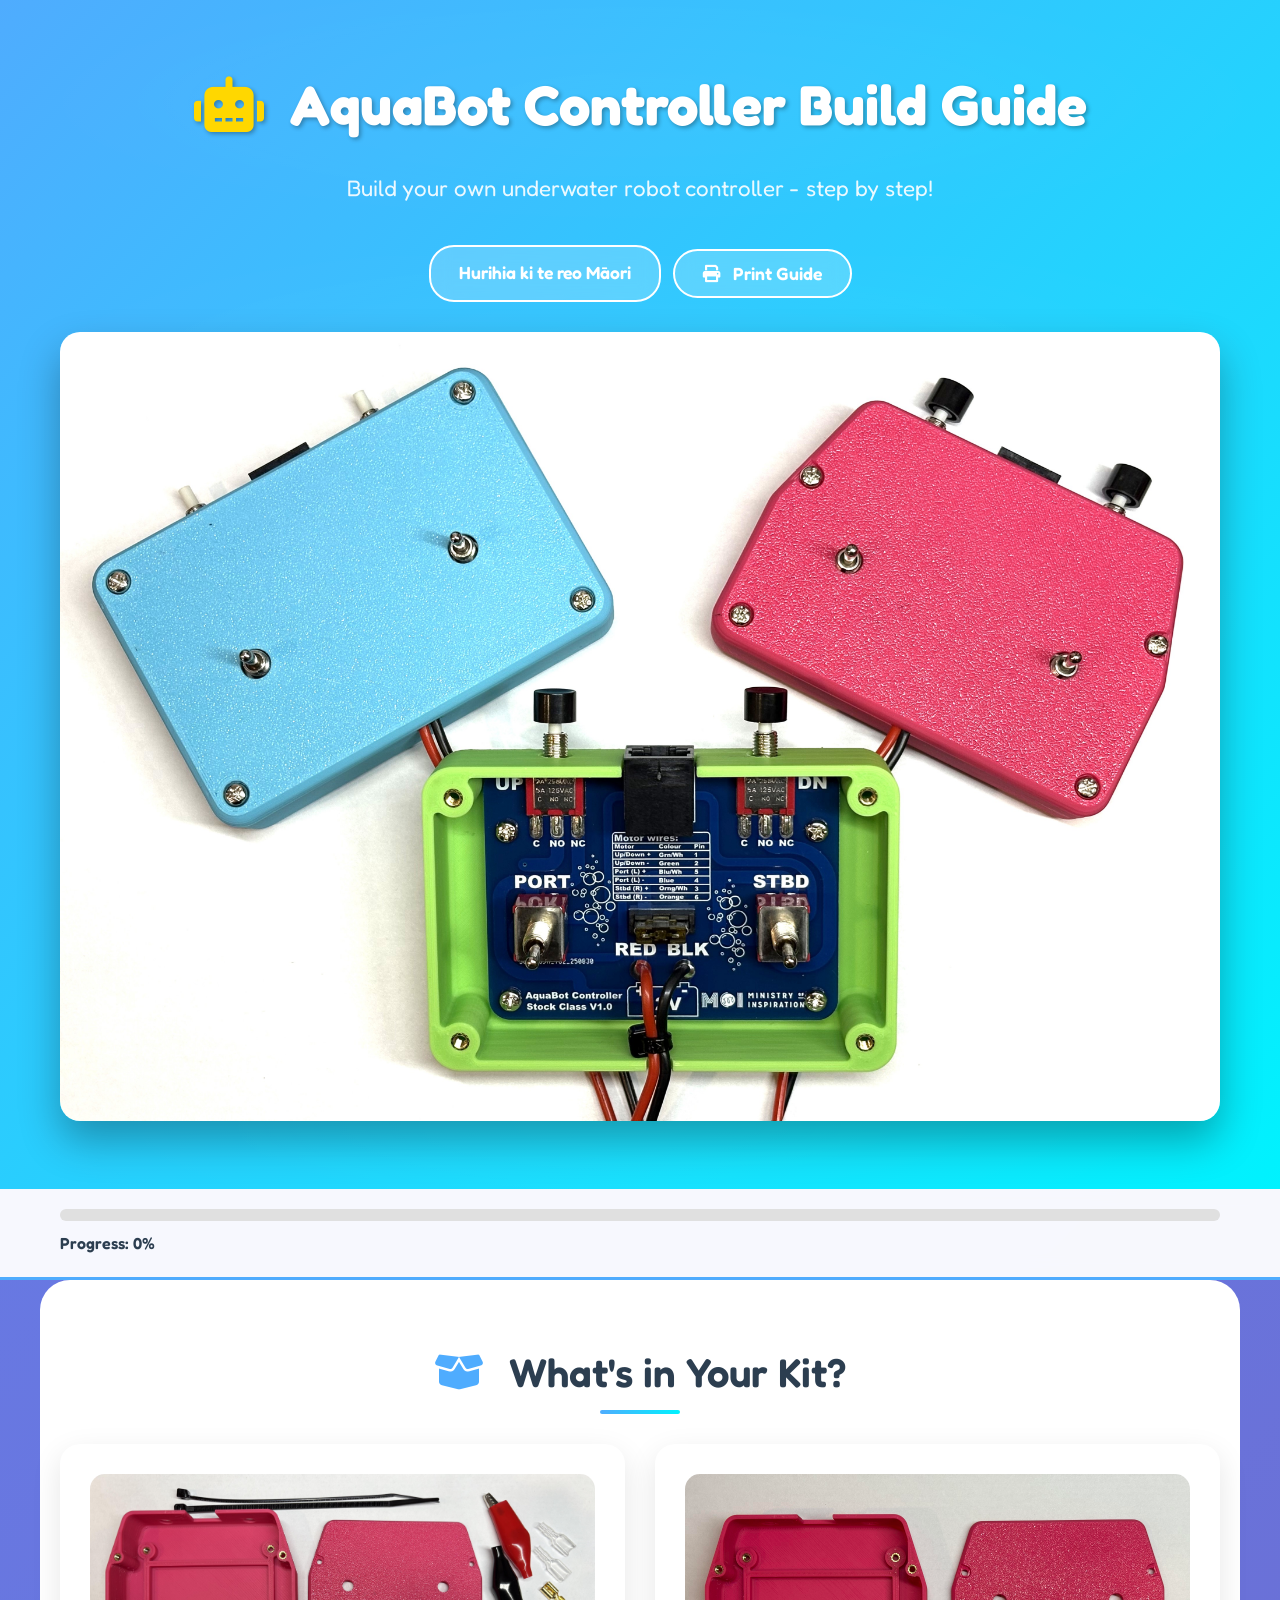
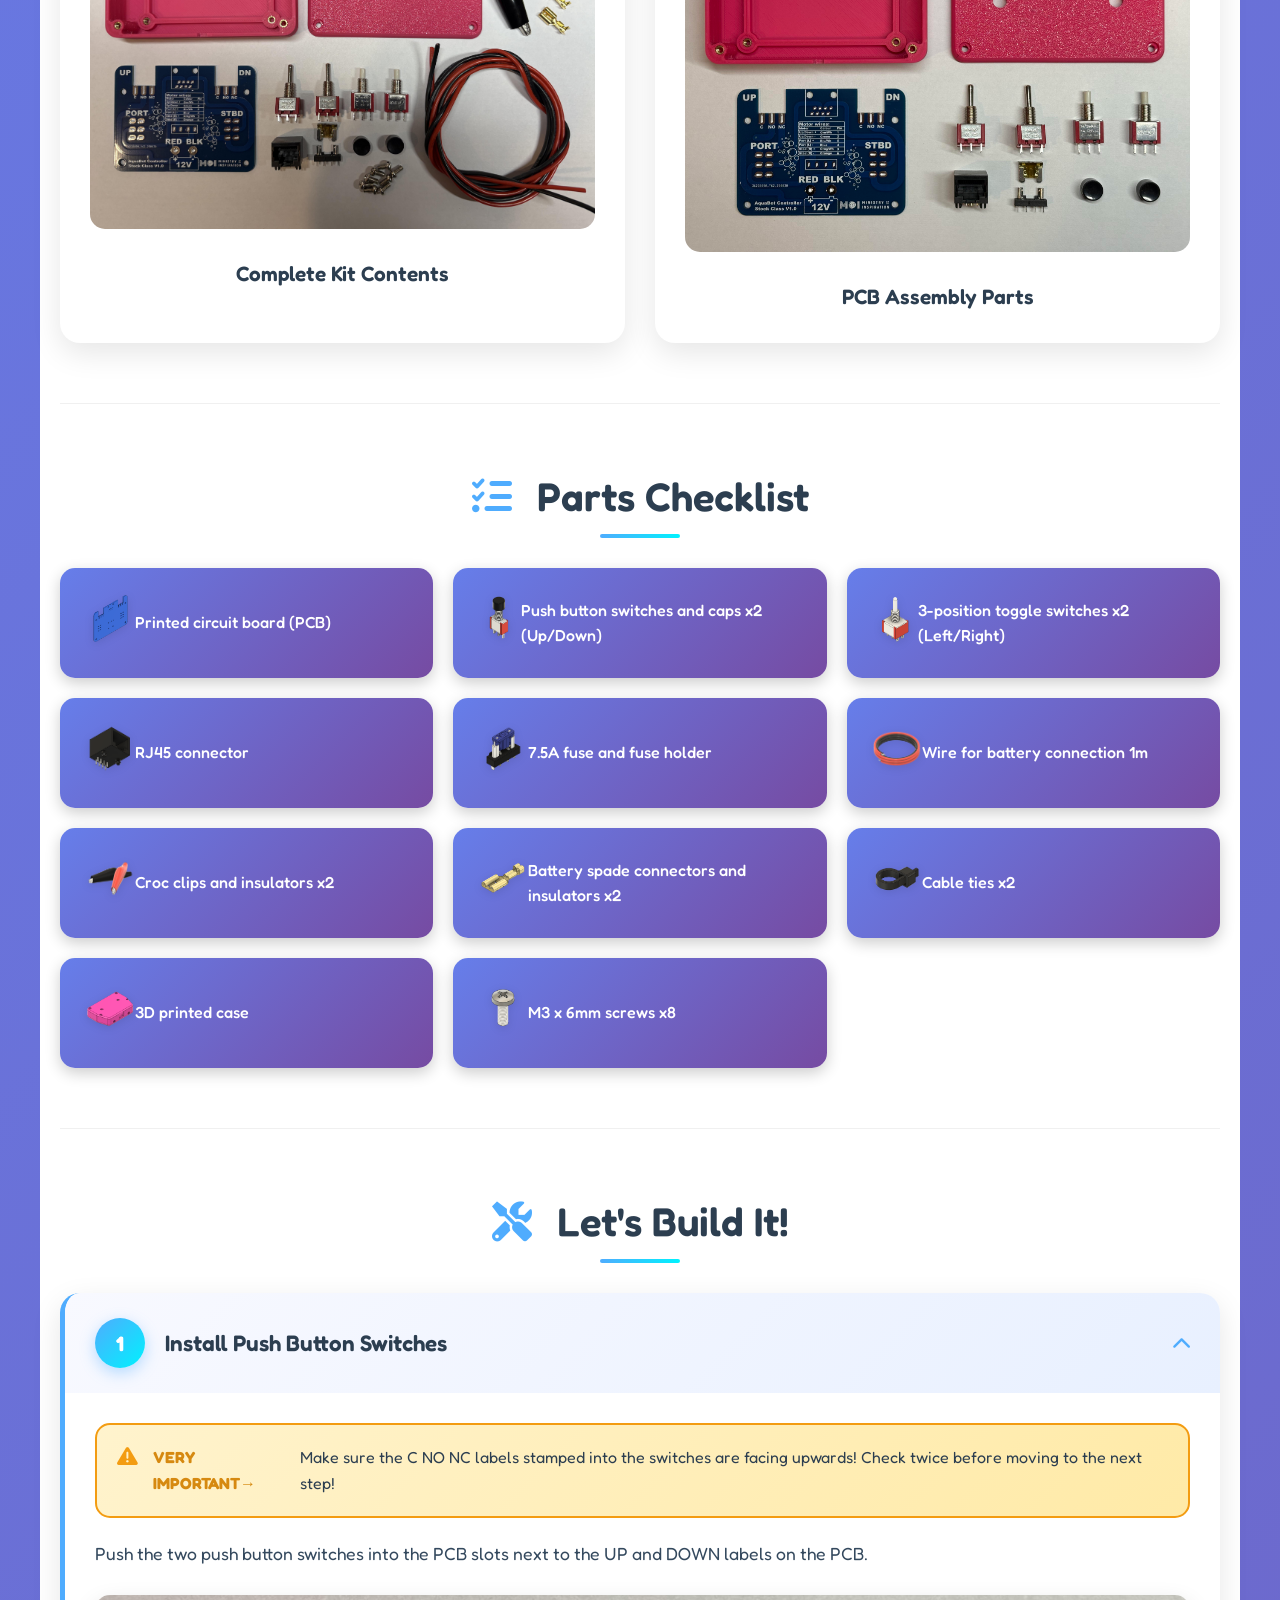
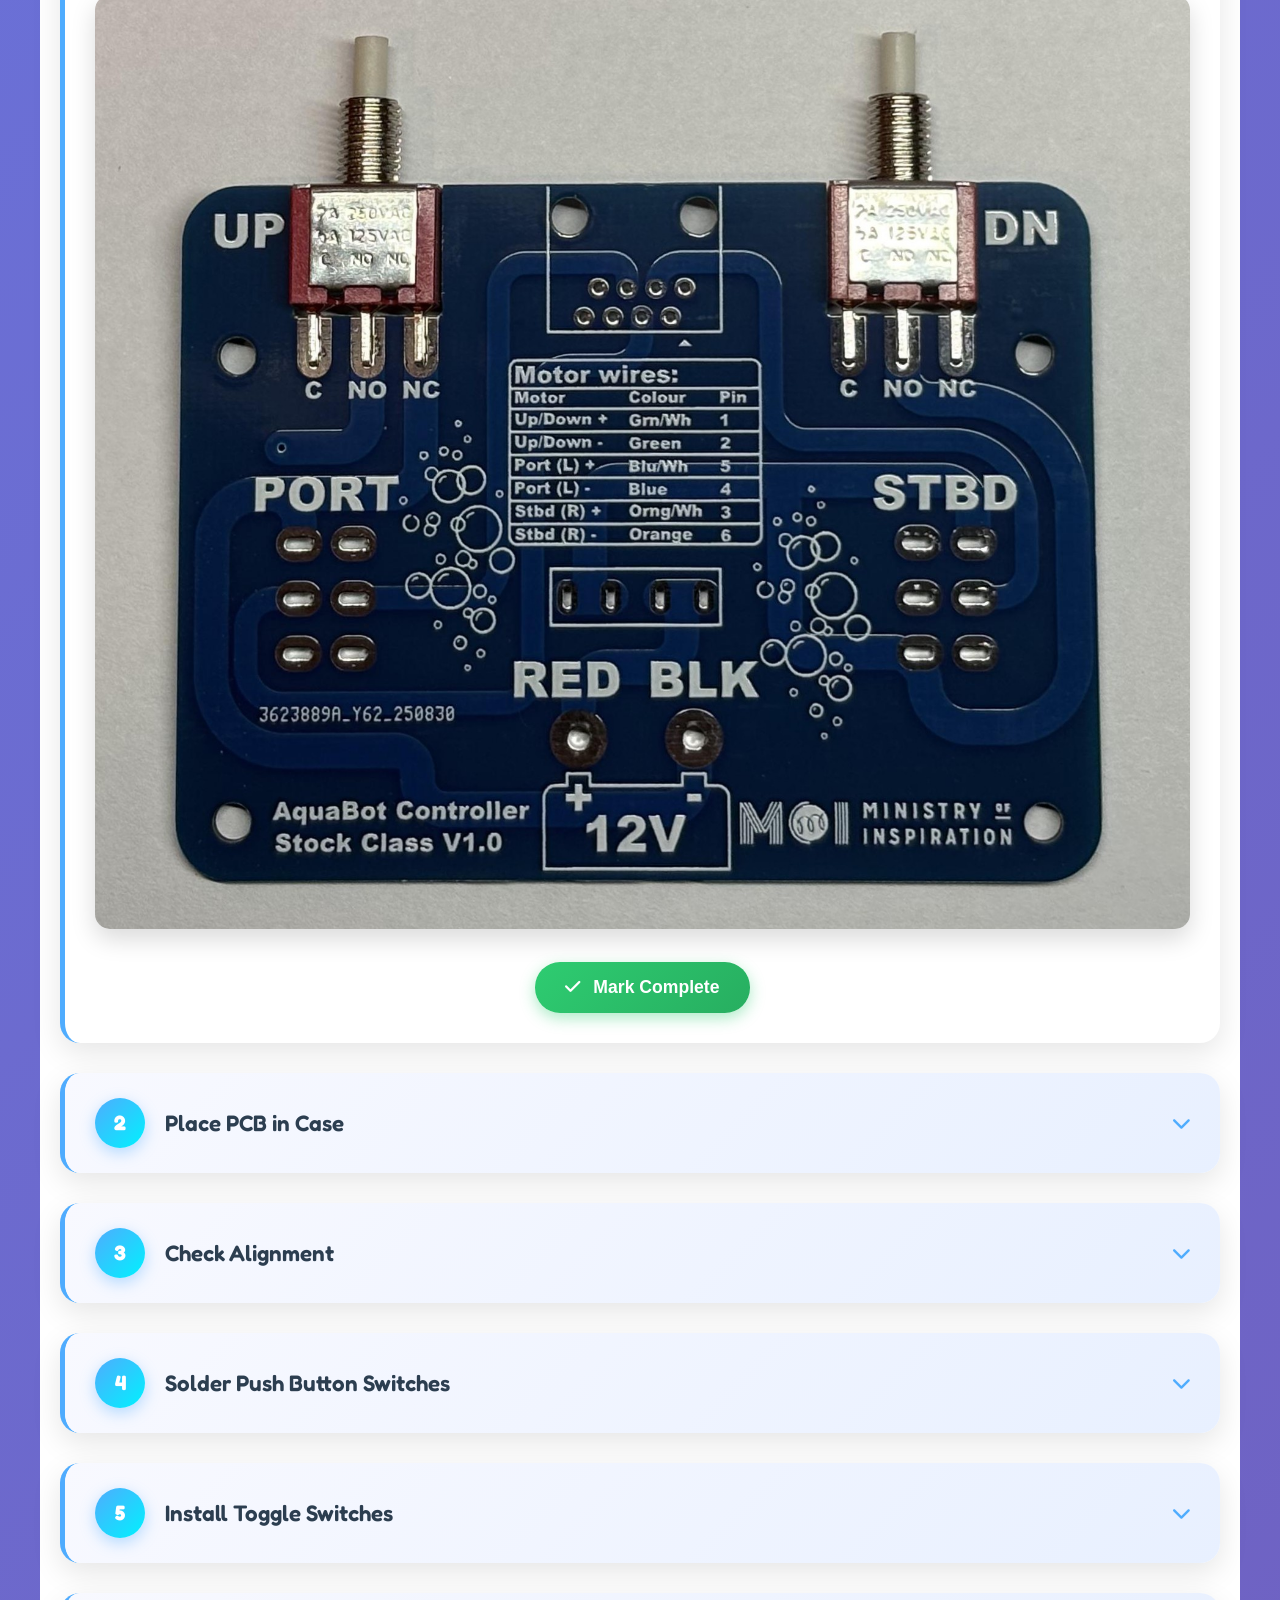
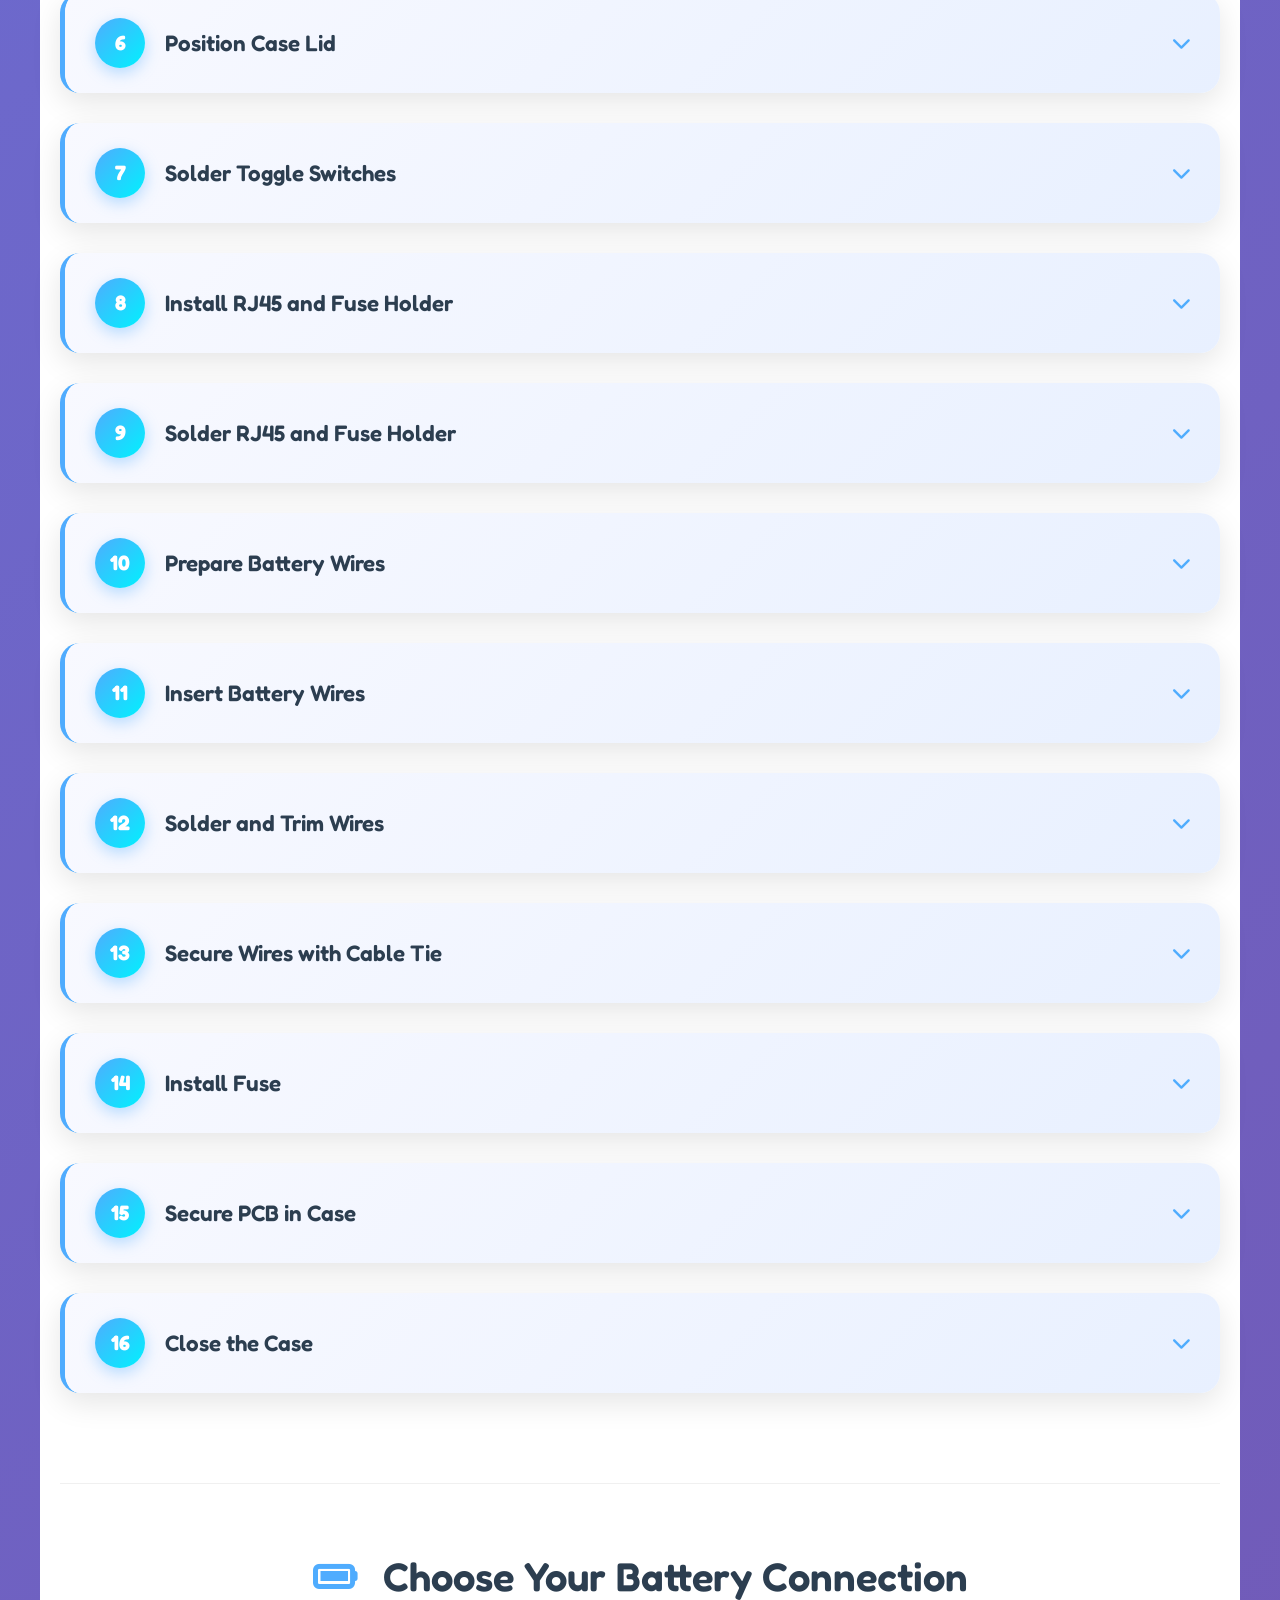
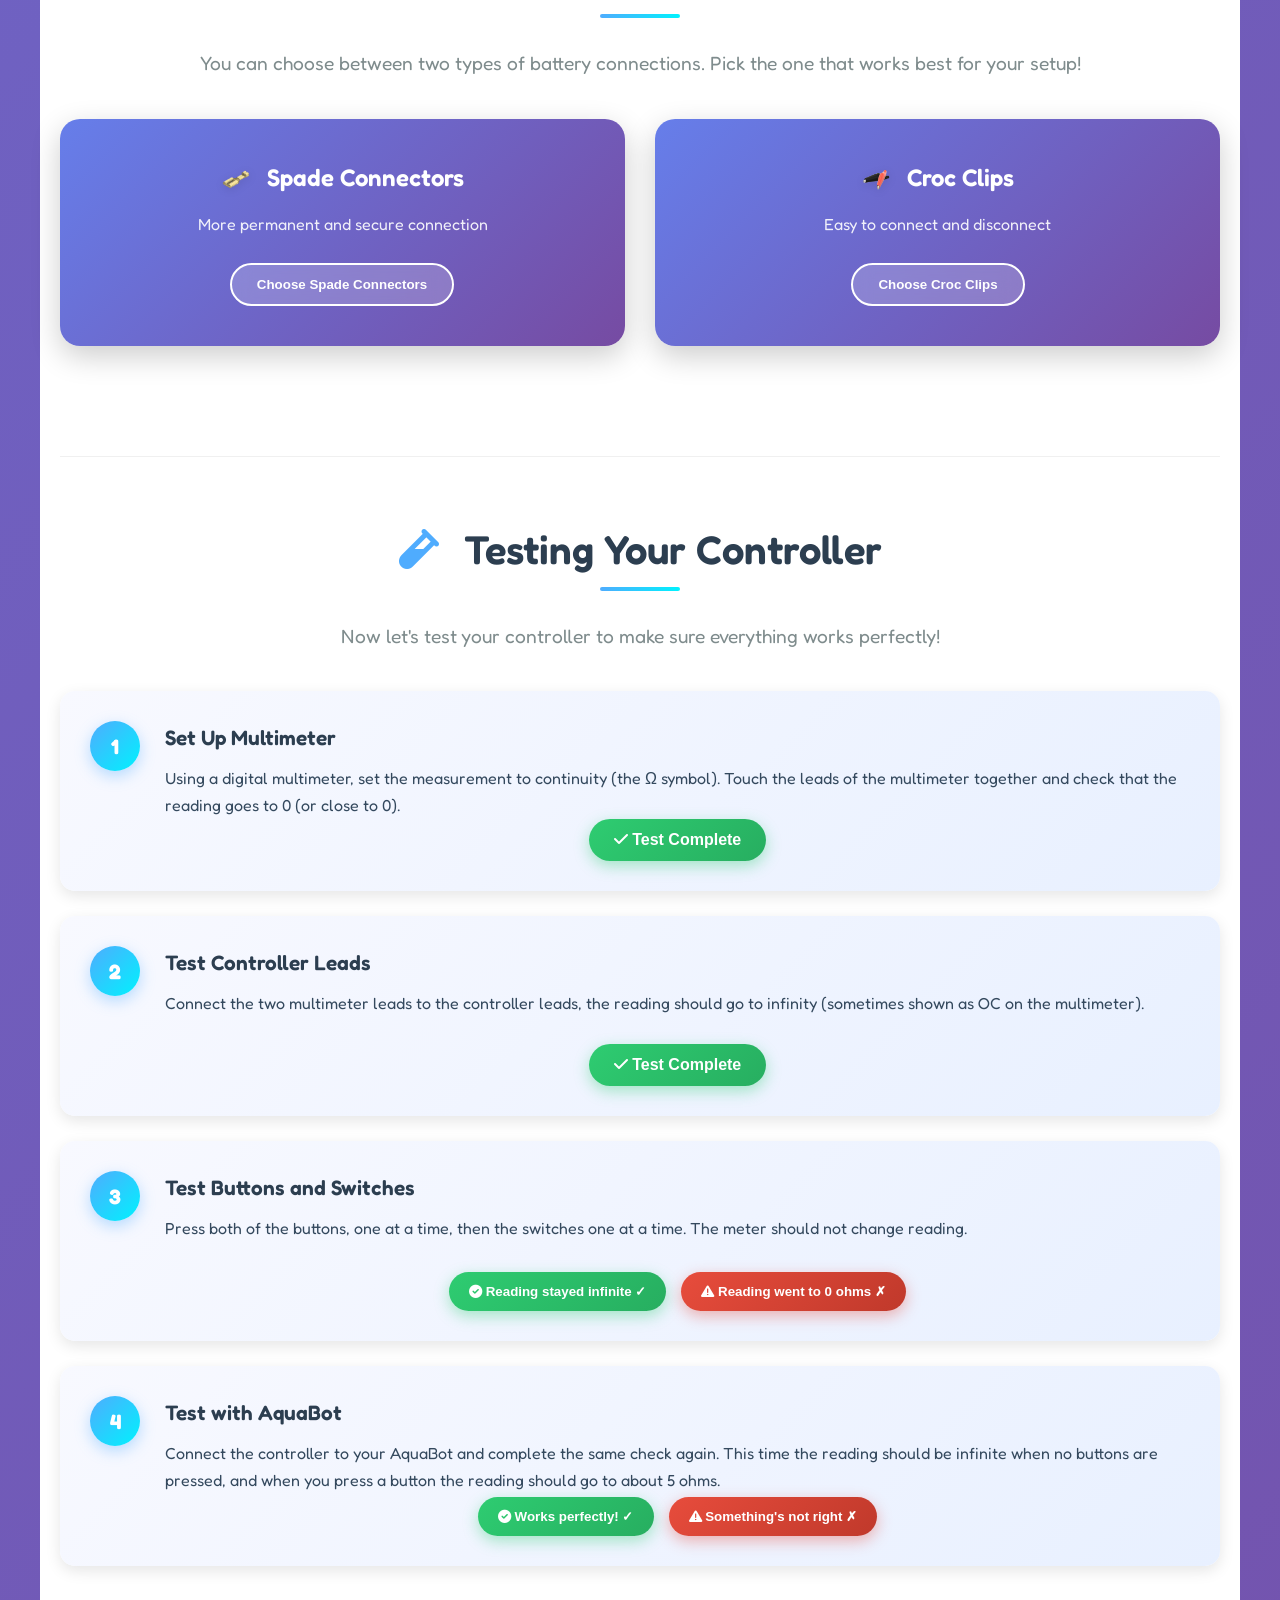
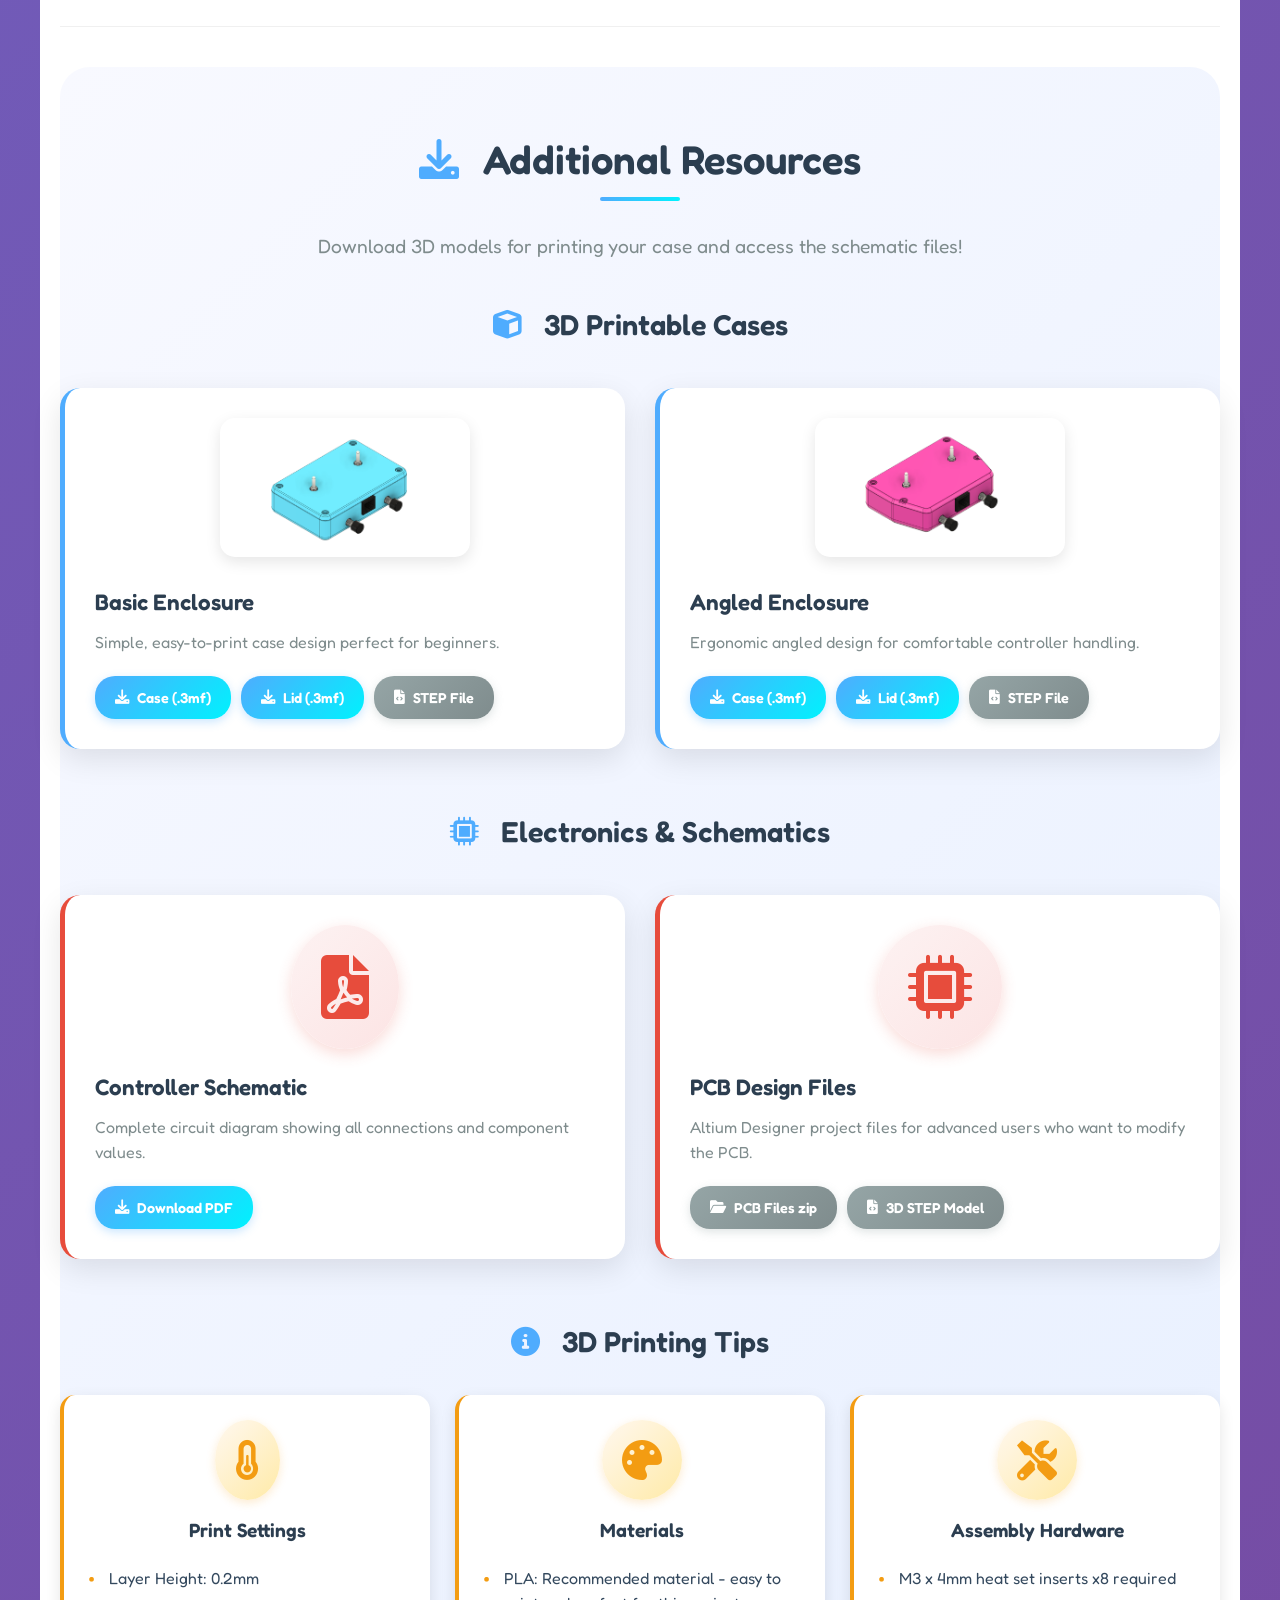
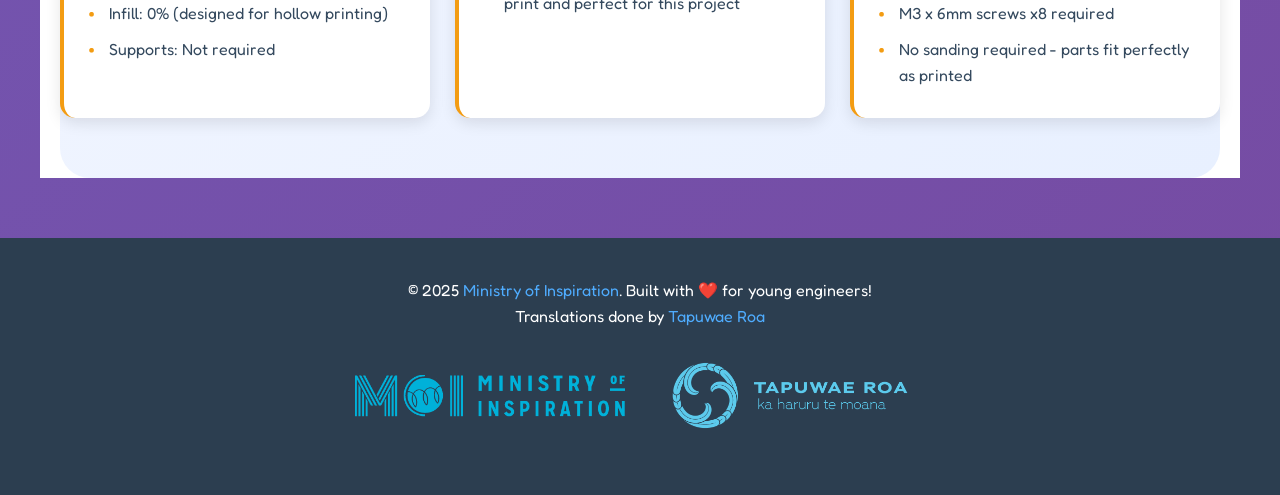
==== commit 9b611bdf: "Spade/Crock clip section translation, logos and links" ====
--- a/index.html
+++ b/index.html
@@ -16,10 +16,13 @@
                 AquaBot Controller Build Guide
             </h1>
             <p class="subtitle">Build your own underwater robot controller - step by step!</p>
+            <div class="hero-buttons">
+                <a class="btn-lang" href="mi/index.html">Hurihia ki te reo Māori</a>
             <button class="btn-print" onclick="printGuide()">
                 <i class="fas fa-print"></i>
                 Print Guide
             </button>
+            </div>
             <div class="print-qr">
                 <img src="images/qr-code.png" alt="QR code to web version" class="qr-img">
                 <p>Scan for the interactive web version</p>
@@ -563,6 +566,7 @@
             <!-- Spade Connector Steps -->
             <div id="spade-steps" class="connection-steps" style="display: none;">
                 <h3 class="connection-title">Spade Connector Steps</h3>
+                <h3 class="connection-print-title">Option A: Spade Connectors</h3>
                 
                 <!-- Step 17 -->
                 <div class="step-card" data-step="17">
@@ -695,6 +699,7 @@
             <!-- Croc Clip Steps -->
             <div id="croc-steps" class="connection-steps" style="display: none;">
                 <h3 class="connection-title">Croc Clip Steps</h3>
+                <h3 class="connection-print-title">Option B: Croc Clips</h3>
                 
                 <!-- Step 22 -->
                 <div class="step-card" data-step="22">
@@ -1133,7 +1138,16 @@
 
     <footer class="footer">
         <div class="container">
-            <p>&copy; 2025 Ministry of Inspiration. Built with ❤️ for young engineers!</p>
+            <p>&copy; 2025 <a href="https://ministryofinspiration.org/" target="_blank" rel="noopener">Ministry of Inspiration</a>. Built with ❤️ for young engineers!</p>
+            <p>Translations done by <a href="https://www.tapuwaeroa.org/" target="_blank" rel="noopener">Tapuwae Roa</a></p>
+            <div class="footer-logos">
+                <a href="https://ministryofinspiration.org/" target="_blank" rel="noopener" class="footer-logo">
+                    <img src="images/MOI-Logo.png" alt="Ministry of Inspiration" class="footer-logo-img">
+                </a>
+                <a href="https://www.tapuwaeroa.org/" target="_blank" rel="noopener" class="footer-logo">
+                    <img src="images/Tapuae Roa Logo9.png" alt="Tapuwae Roa" class="footer-logo-img">
+                </a>
+            </div>
         </div>
     </footer>
 
--- a/styles.css
+++ b/styles.css
@@ -970,8 +970,20 @@
     display: none;
 }
 
-/* Print Button */
-.btn-print {
+/* Hero Buttons */
+.hero-buttons {
+    display: inline-flex;
+    gap: 12px;
+    align-items: center;
+    justify-content: center;
+    margin-bottom: 30px;
+    position: relative;
+    z-index: 1;
+    flex-wrap: wrap;
+}
+
+/* Language Toggle Button */
+.btn-lang {
     background: rgba(255,255,255,0.2);
     color: white;
     border: 2px solid white;
@@ -982,9 +994,31 @@
     cursor: pointer;
     transition: all 0.3s ease;
     backdrop-filter: blur(10px);
-    margin-bottom: 30px;
-    position: relative;
-    z-index: 1;
+    text-decoration: none;
+    font-family: 'Fredoka', sans-serif;
+    display: inline-flex;
+    align-items: center;
+}
+
+.btn-lang:hover {
+    background: white;
+    color: #4facfe;
+    transform: translateY(-2px);
+    box-shadow: 0 5px 15px rgba(0,0,0,0.2);
+}
+
+/* Print Button */
+.btn-print {
+    background: rgba(255,255,255,0.2);
+    color: white;
+    border: 2px solid white;
+    padding: 12px 28px;
+    border-radius: 25px;
+    font-size: 1.1rem;
+    font-weight: 600;
+    cursor: pointer;
+    transition: all 0.3s ease;
+    backdrop-filter: blur(10px);
     font-family: 'Fredoka', sans-serif;
 }
 
@@ -999,6 +1033,11 @@
     margin-right: 8px;
 }
 
+/* Connection print titles - hidden on screen, shown only in print */
+.connection-print-title {
+    display: none;
+}
+
 /* Footer */
 .footer {
     background: #2c3e50;
@@ -1006,6 +1045,29 @@
     text-align: center;
     padding: 40px 0;
     margin-top: 60px;
+}
+
+.footer a {
+    color: #4facfe;
+    text-decoration: none;
+}
+
+.footer a:hover {
+    text-decoration: underline;
+}
+
+.footer-logos {
+    display: flex;
+    justify-content: center;
+    align-items: center;
+    gap: 30px;
+    margin-top: 15px;
+    flex-wrap: wrap;
+}
+
+.footer-logo-img {
+    max-width: 270px;
+    height: auto;
 }
 
 /* Animations */
@@ -1117,7 +1179,6 @@
     * {
         -webkit-print-color-adjust: exact !important;
         print-color-adjust: exact !important;
-        color-adjust: exact !important;
         box-shadow: none !important;
         text-shadow: none !important;
         transform: none !important;
@@ -1151,6 +1212,7 @@
     }
 
     /* Hide non-print elements */
+    .btn-lang,
     .btn-print,
     .progress-nav,
     .btn-complete,
@@ -1170,10 +1232,30 @@
     .step-toggle,
     .choice-btn,
     .resources-section,
-    .footer,
     .toast,
     .hero-image {
         display: none !important;
+    }
+
+    /* Footer in print - hide text, show logos */
+    .footer {
+        background: white !important;
+        color: #222 !important;
+        padding: 20px 0 !important;
+        margin-top: 20px !important;
+        border-top: 1px solid #ccc;
+    }
+
+    .footer p {
+        display: none !important;
+    }
+
+    .footer-logos {
+        display: flex !important;
+    }
+
+    .footer-logo-img {
+        max-width: 200px;
     }
 
     /* Print title header */
@@ -1417,9 +1499,8 @@
     }
 
     /* Print section divider labels */
-    #spade-steps::before {
-        content: 'Option A: Spade Connectors';
-        display: block;
+    .connection-print-title {
+        display: block !important;
         font-size: 12pt;
         font-weight: 700;
         color: #2c3e50;
@@ -1431,17 +1512,6 @@
     #croc-steps {
         page-break-before: always !important;
         break-before: page !important;
-    }
-
-    #croc-steps::before {
-        content: 'Option B: Croc Clips';
-        display: block;
-        font-size: 12pt;
-        font-weight: 700;
-        color: #2c3e50;
-        margin-bottom: 8px;
-        padding: 4px 0;
-        border-bottom: 1px solid #4facfe;
     }
 
     .connection-steps .connection-title {
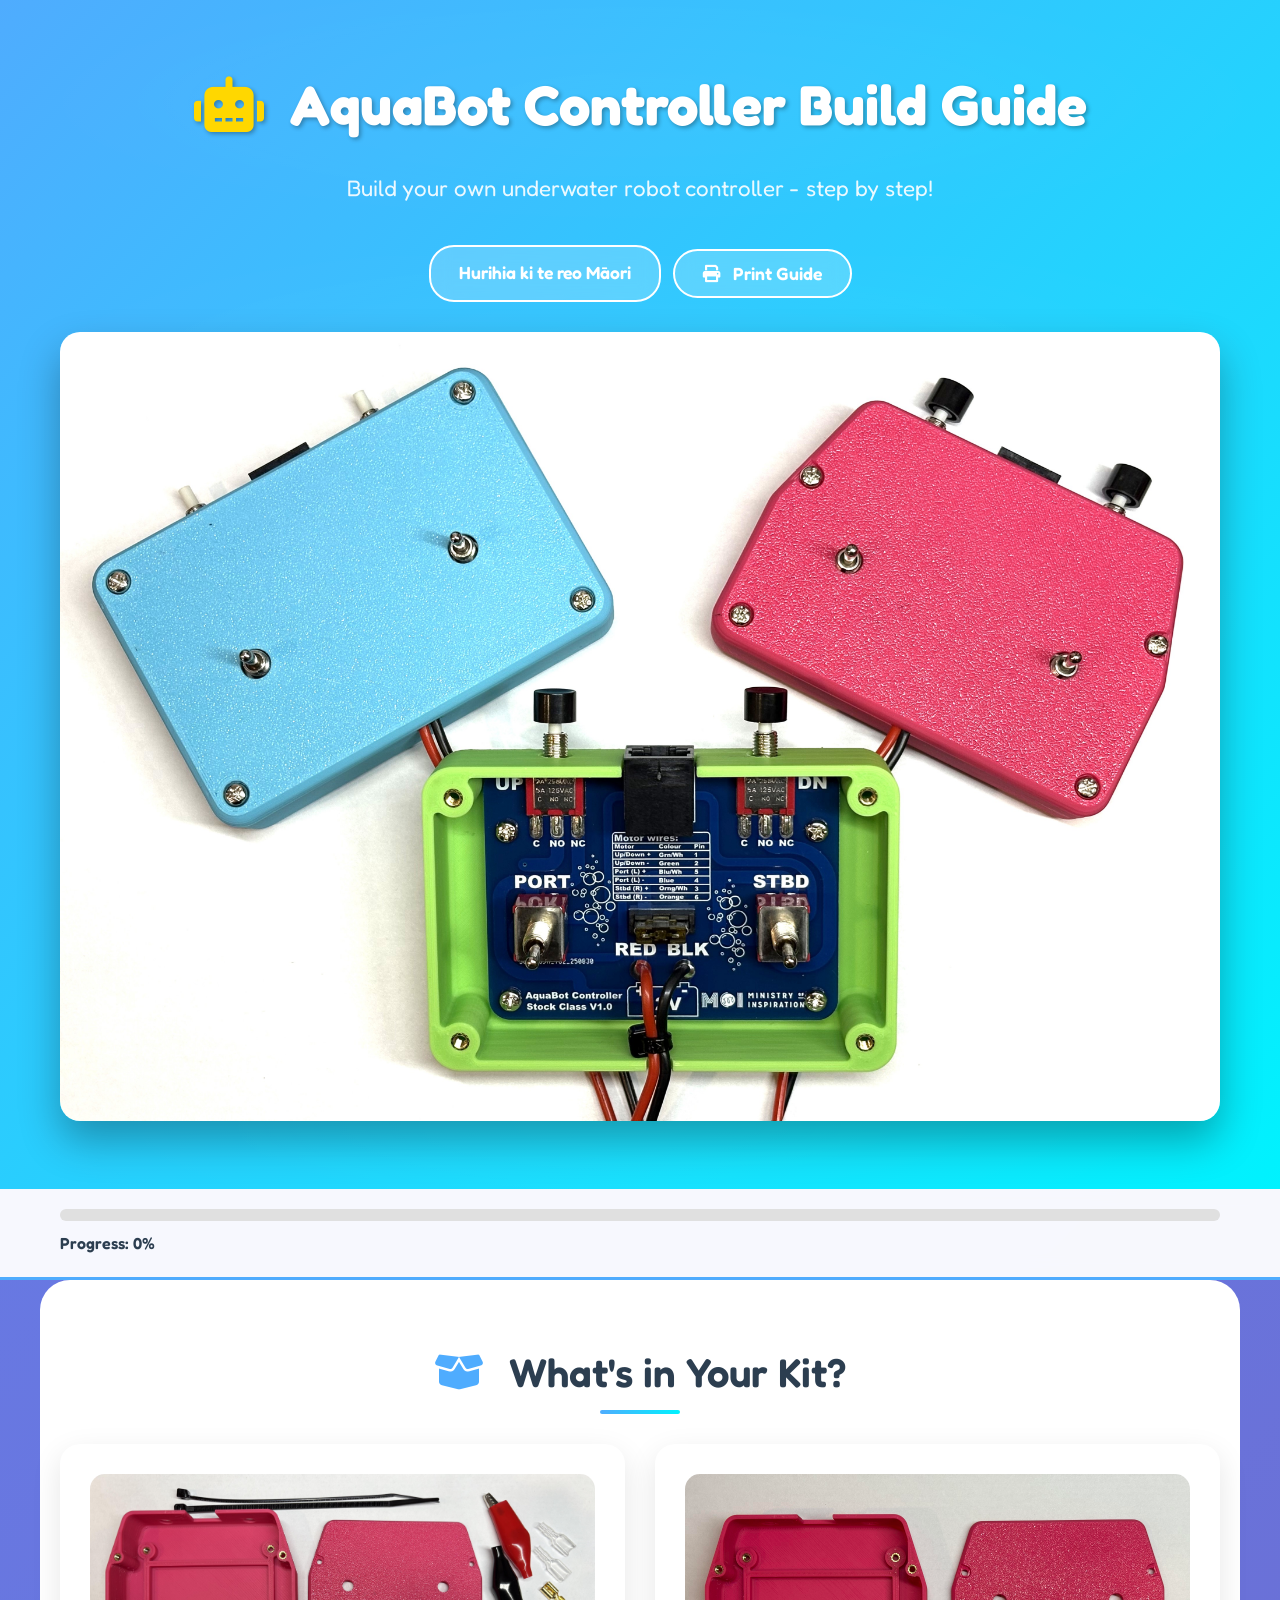
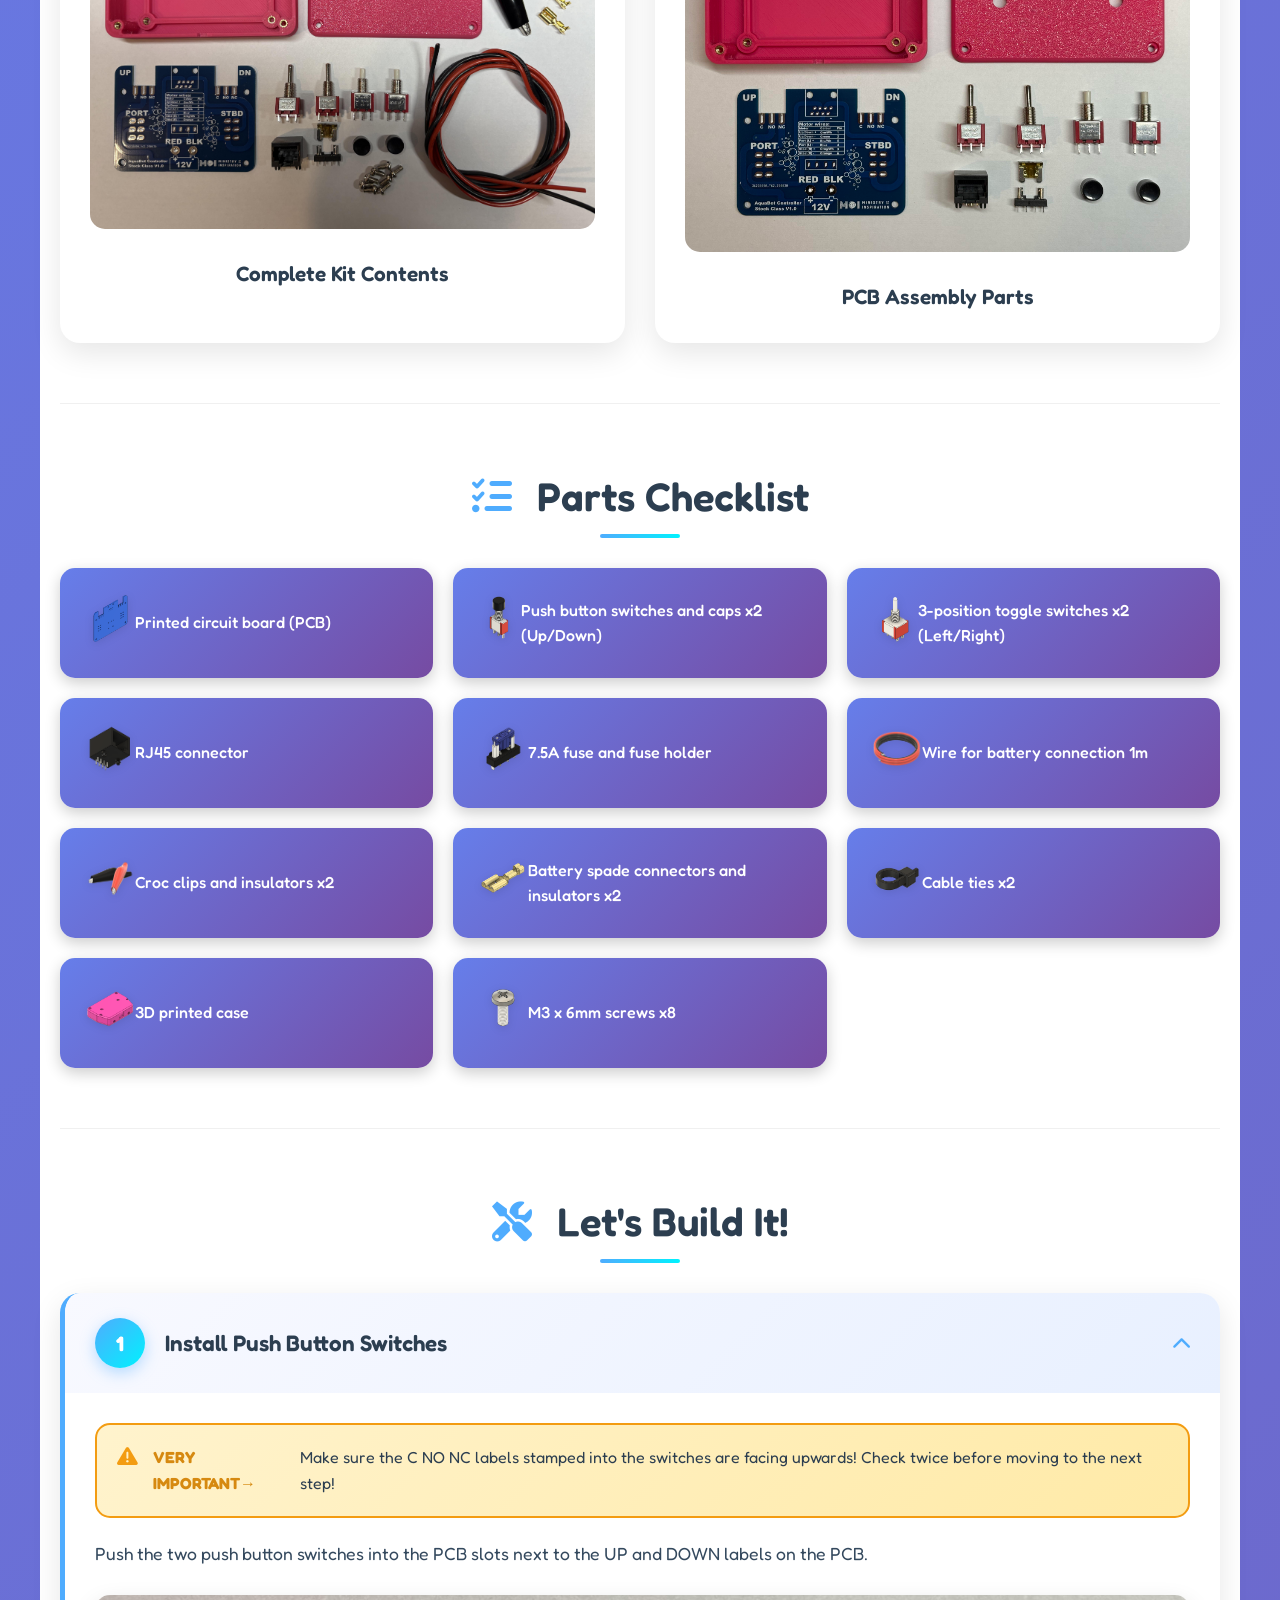
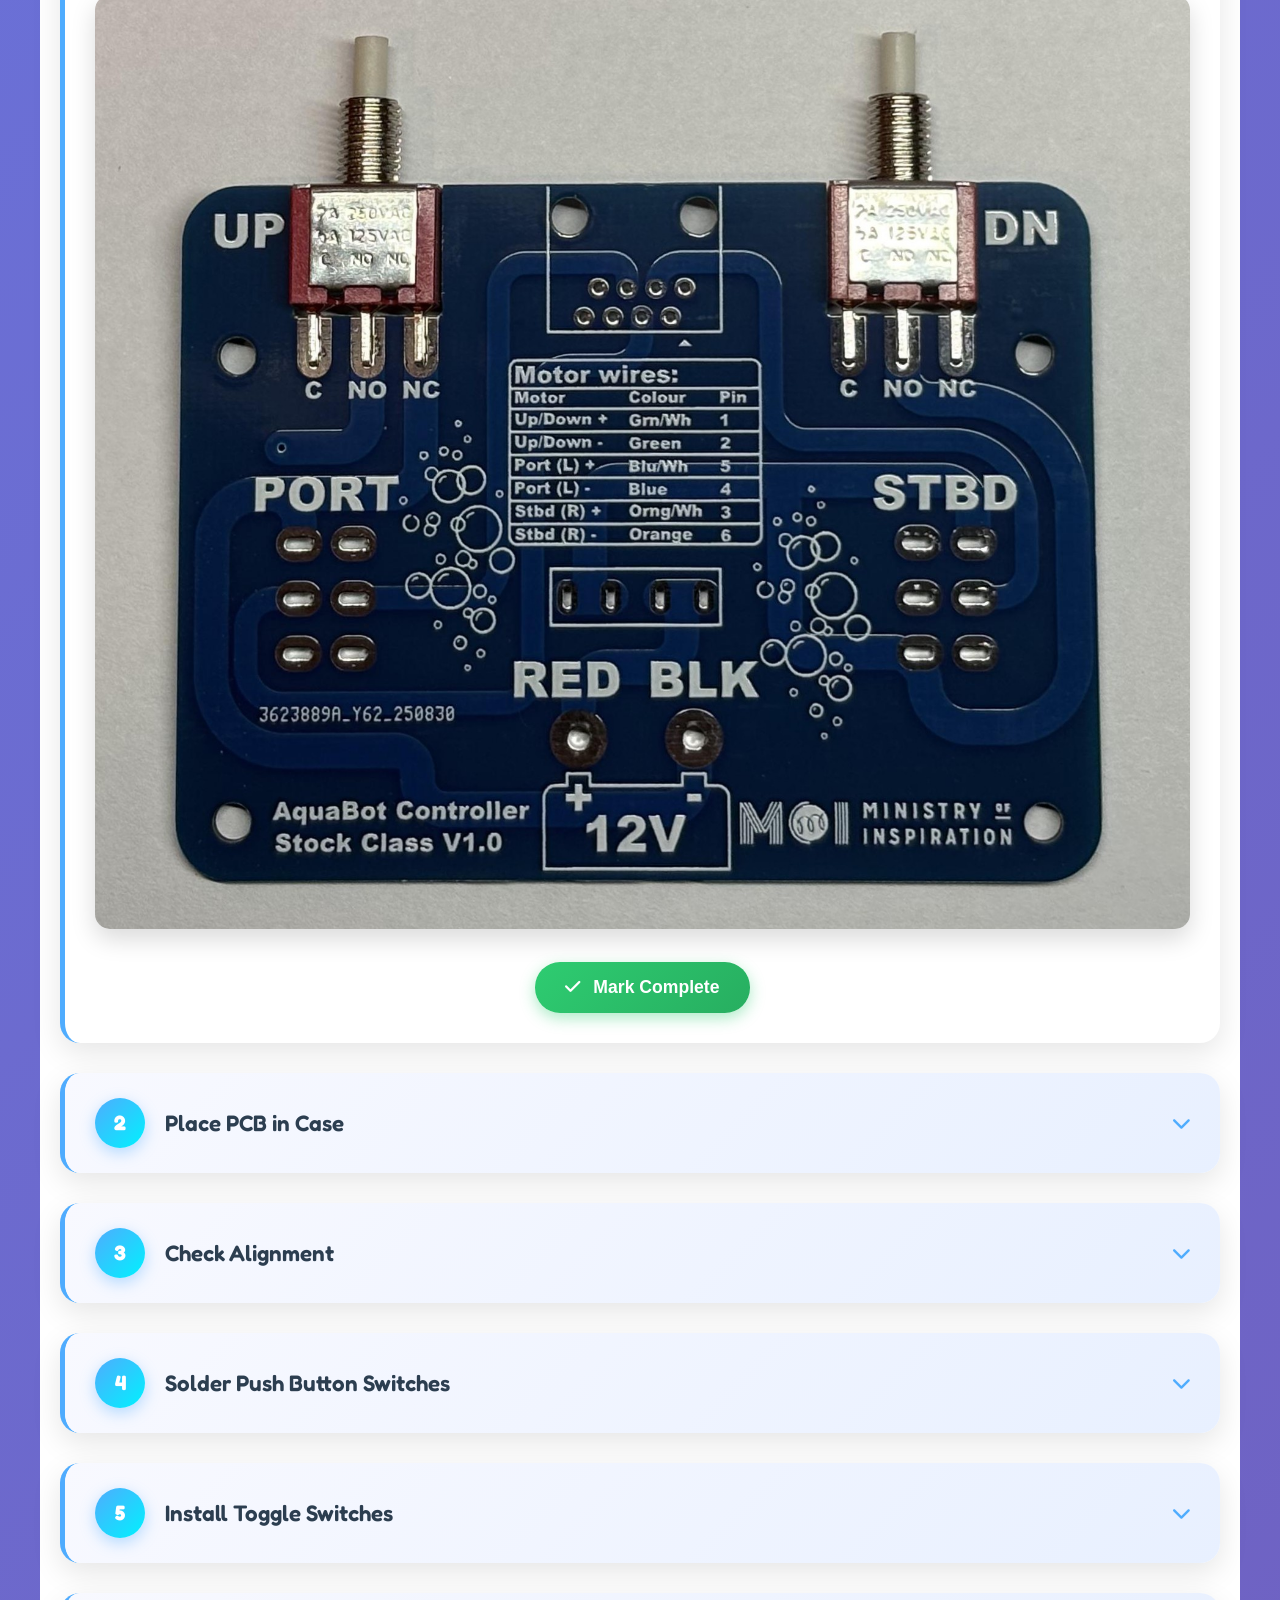
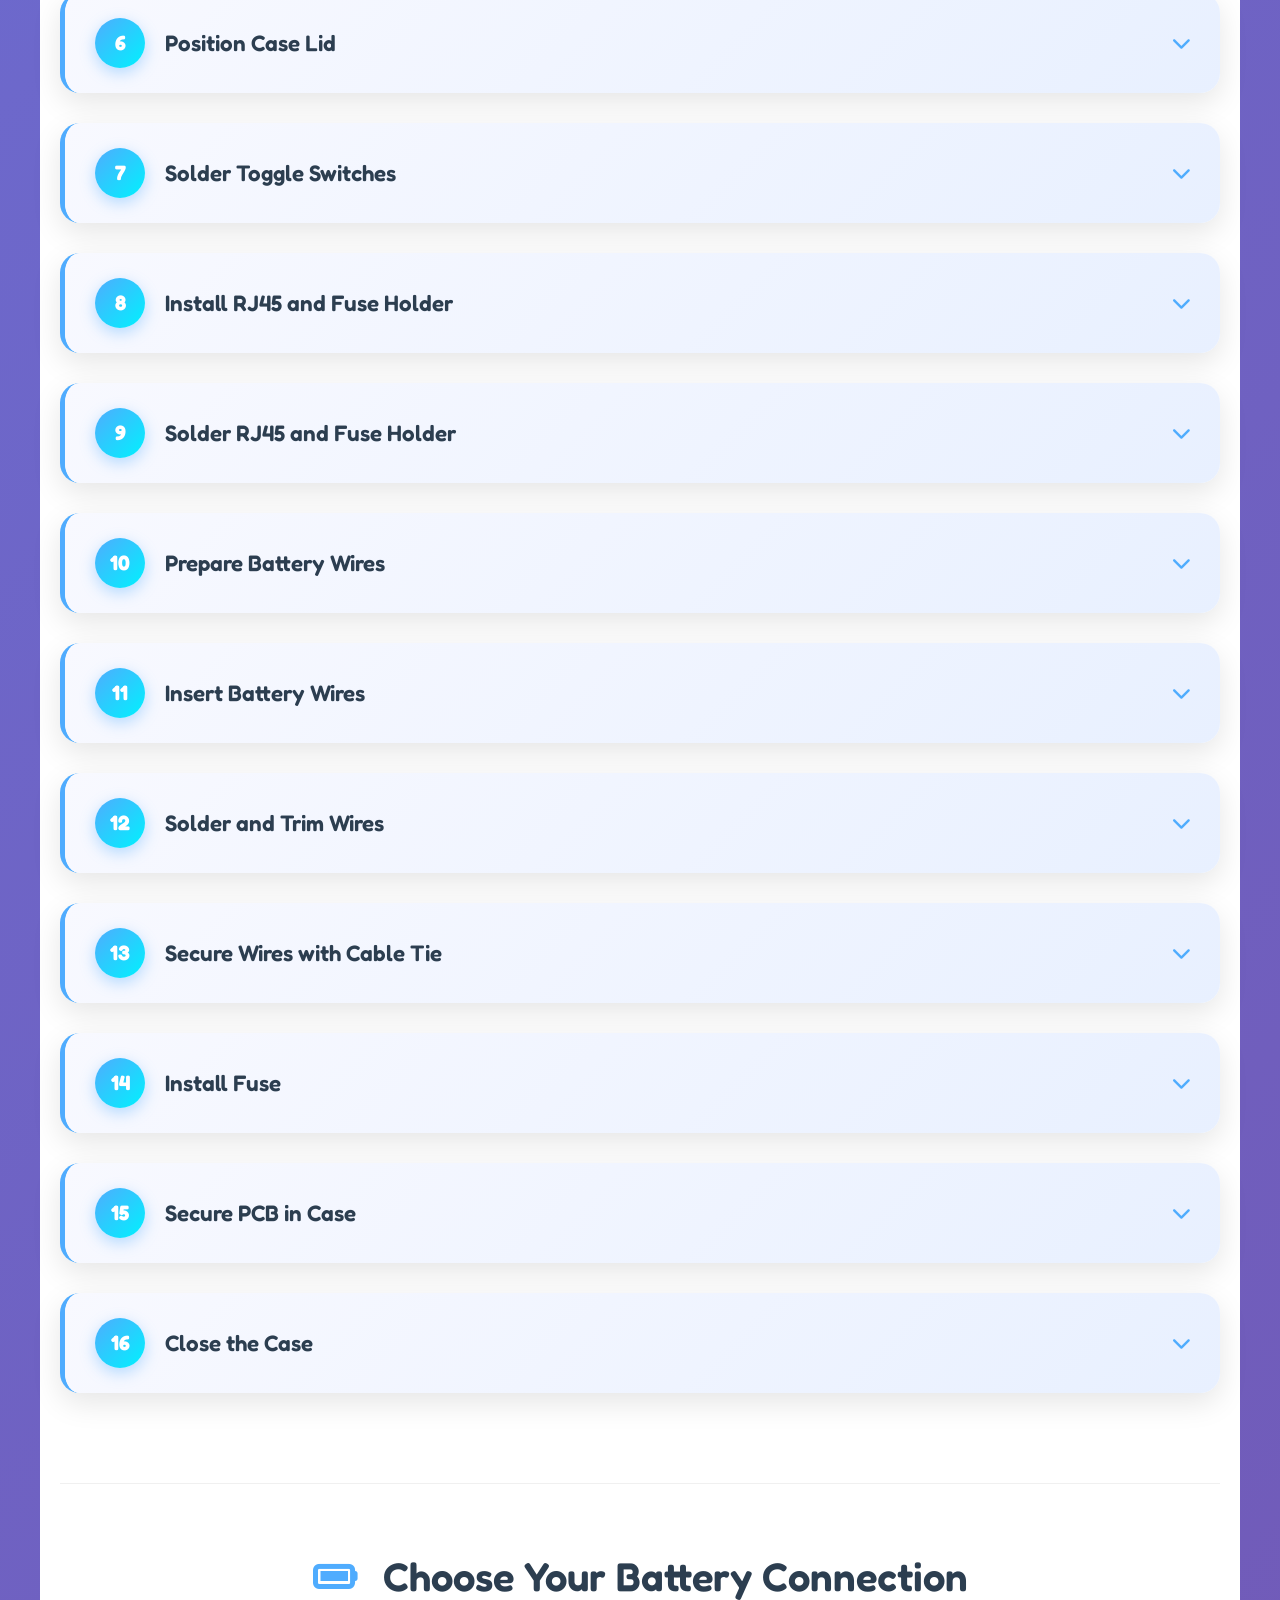
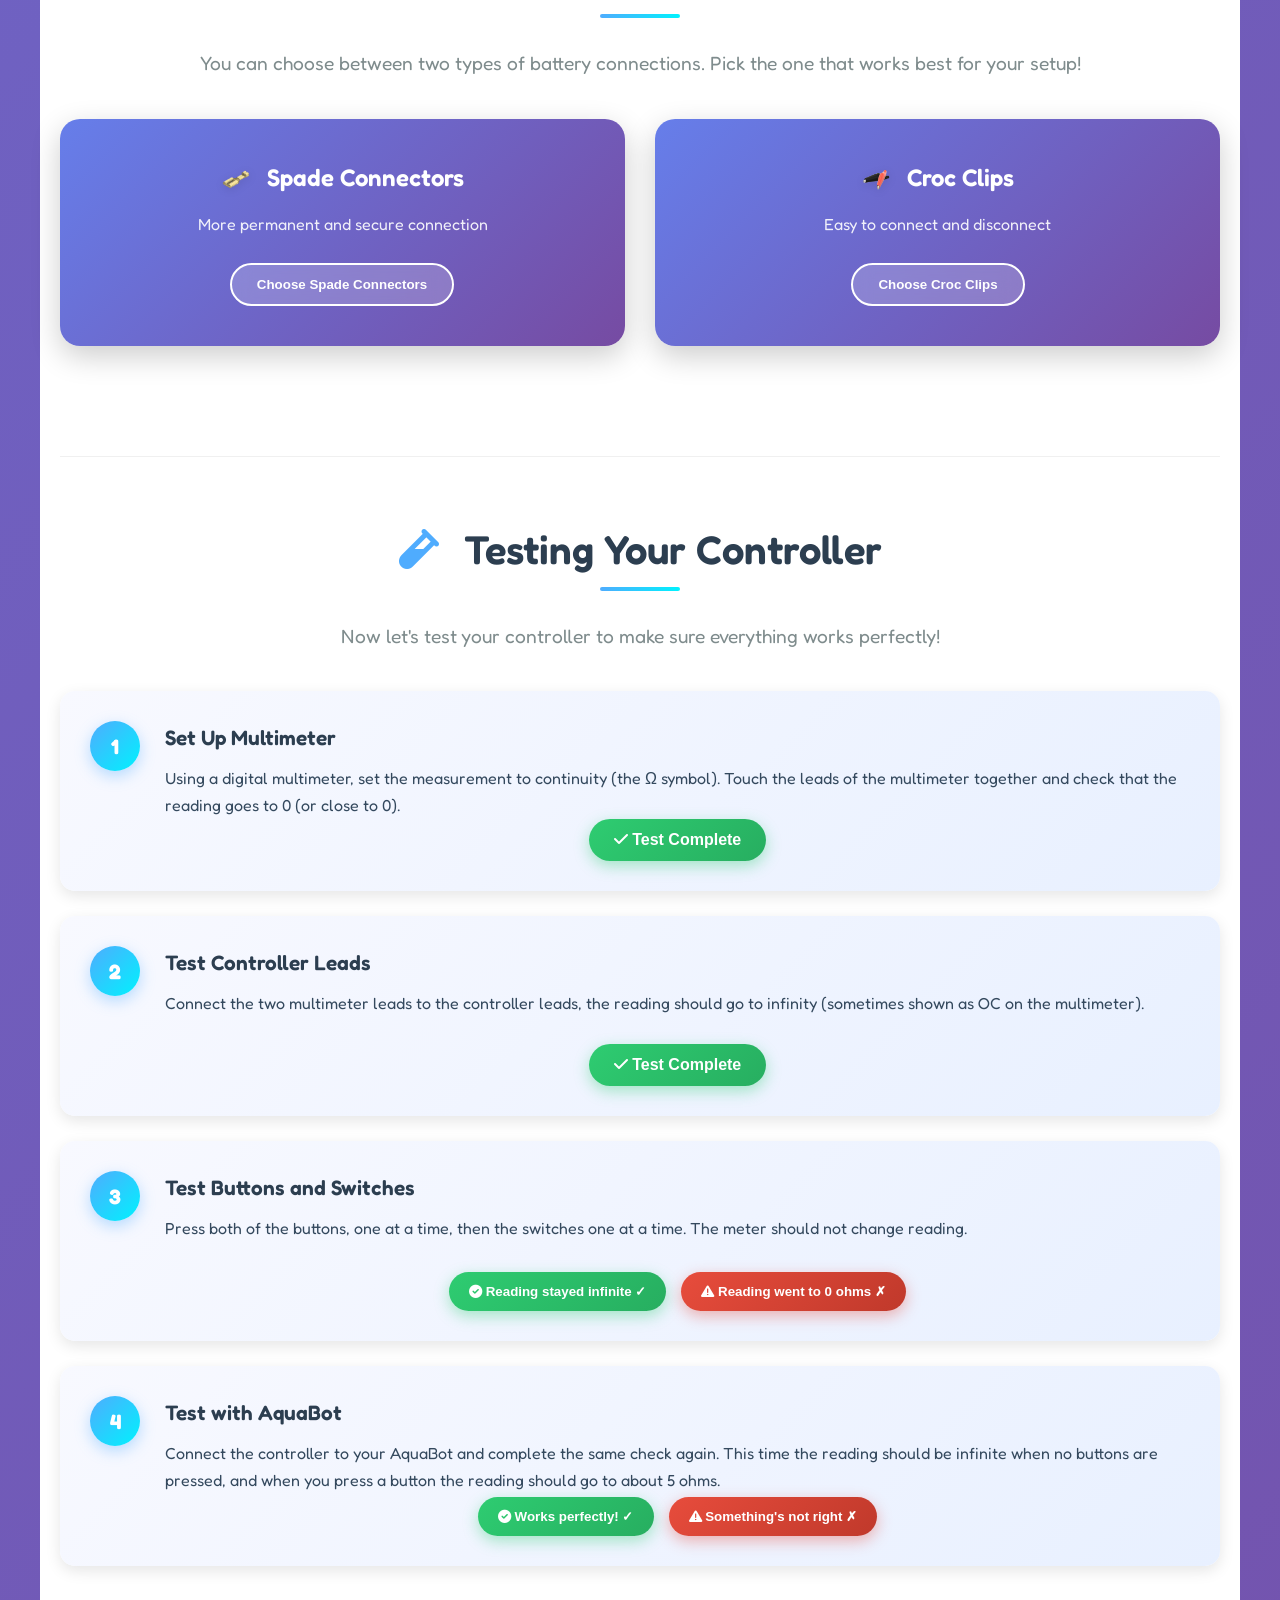
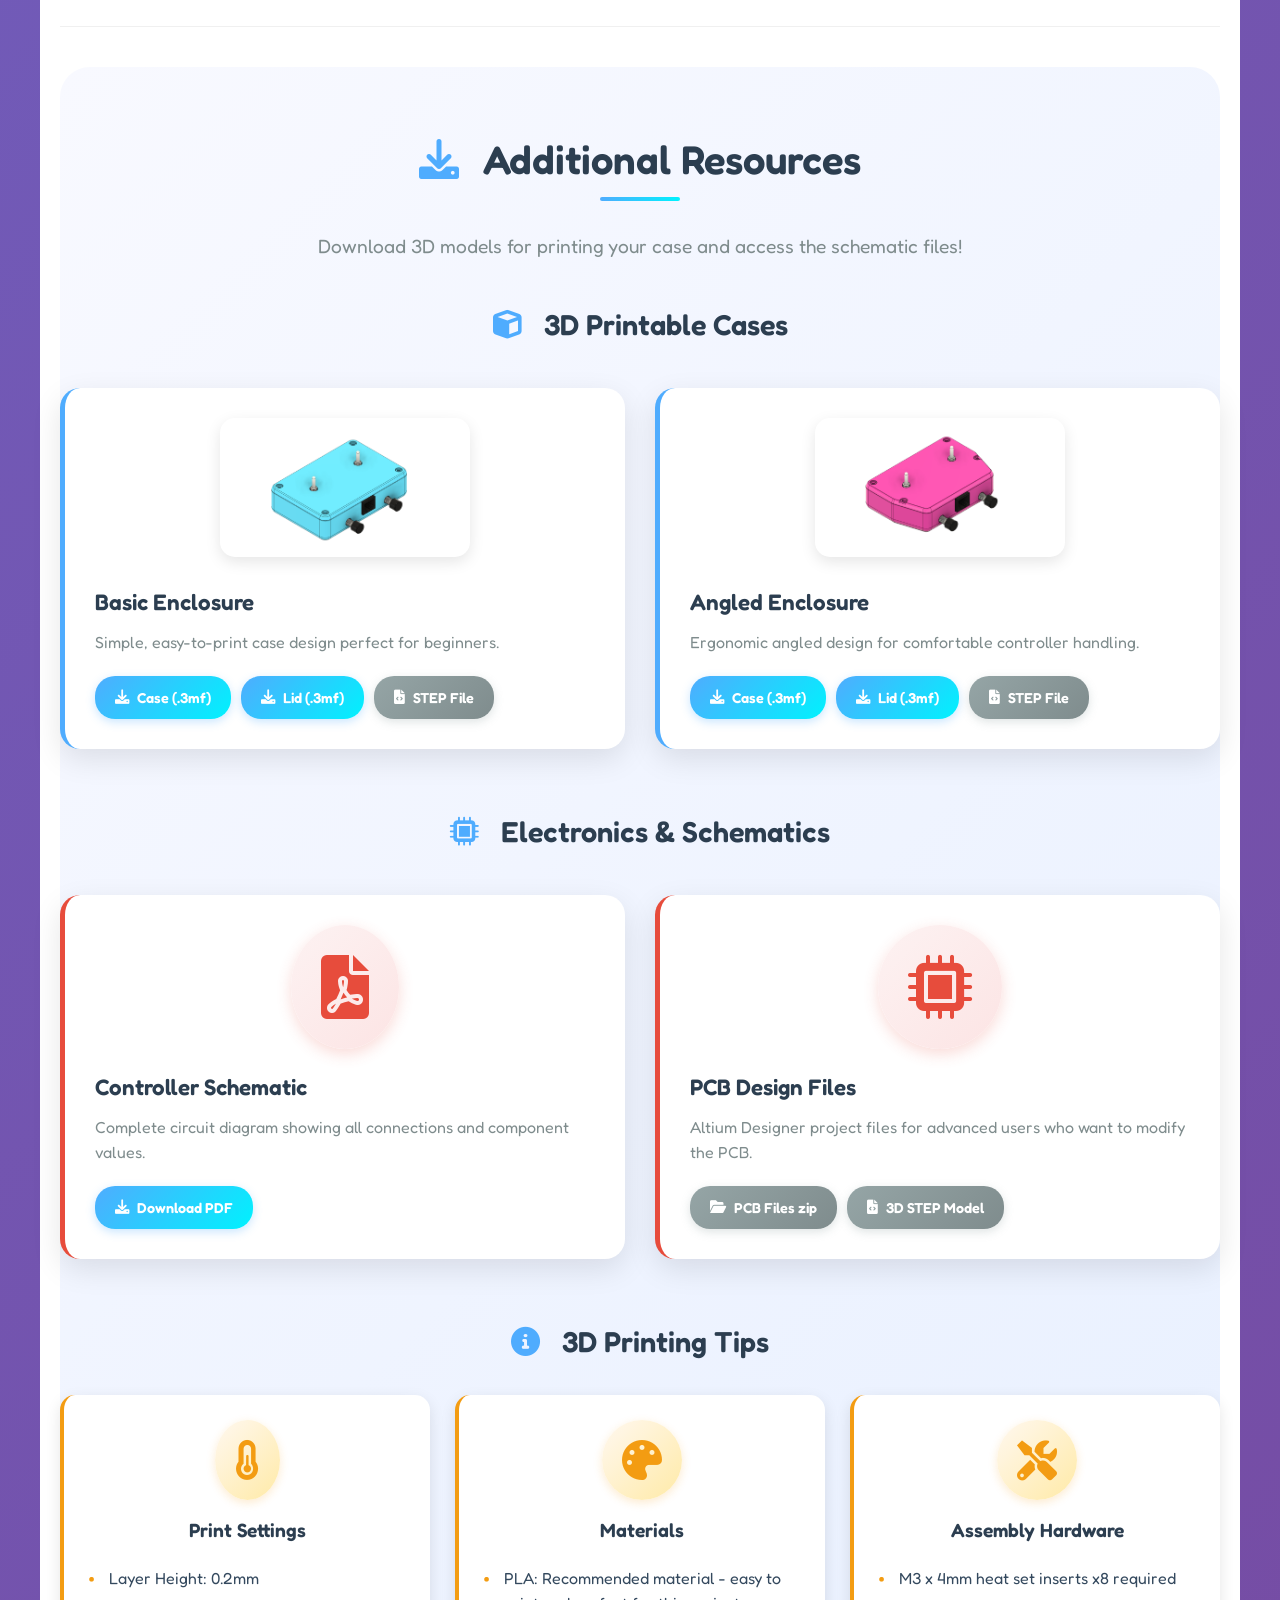
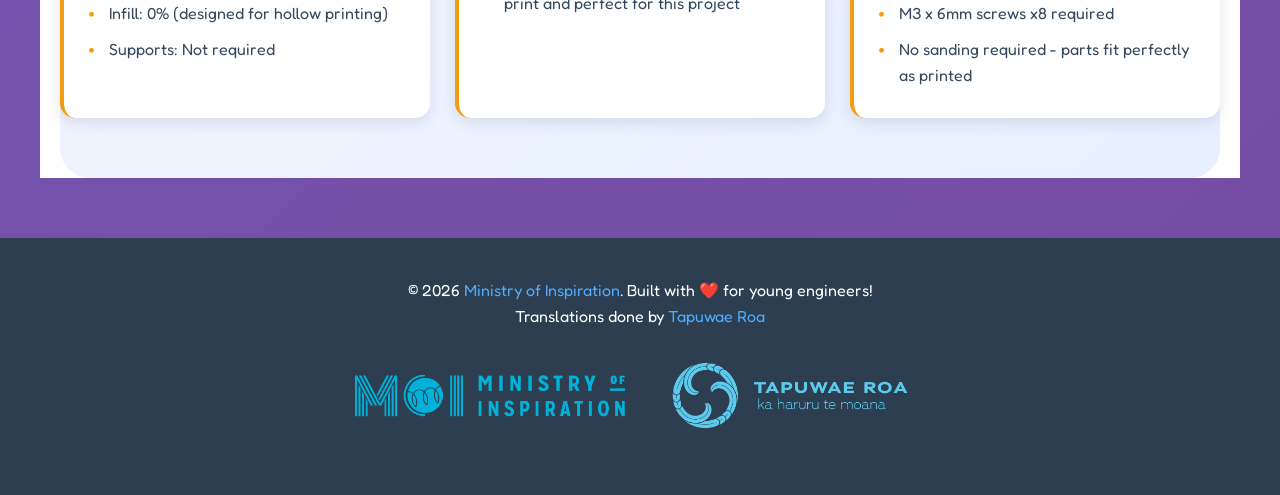
==== commit 92f3e95a: "Update copywrite year" ====
--- a/index.html
+++ b/index.html
@@ -1138,7 +1138,7 @@
 
     <footer class="footer">
         <div class="container">
-            <p>&copy; 2025 <a href="https://ministryofinspiration.org/" target="_blank" rel="noopener">Ministry of Inspiration</a>. Built with ❤️ for young engineers!</p>
+            <p>&copy; 2026 <a href="https://ministryofinspiration.org/" target="_blank" rel="noopener">Ministry of Inspiration</a>. Built with ❤️ for young engineers!</p>
             <p>Translations done by <a href="https://www.tapuwaeroa.org/" target="_blank" rel="noopener">Tapuwae Roa</a></p>
             <div class="footer-logos">
                 <a href="https://ministryofinspiration.org/" target="_blank" rel="noopener" class="footer-logo">
